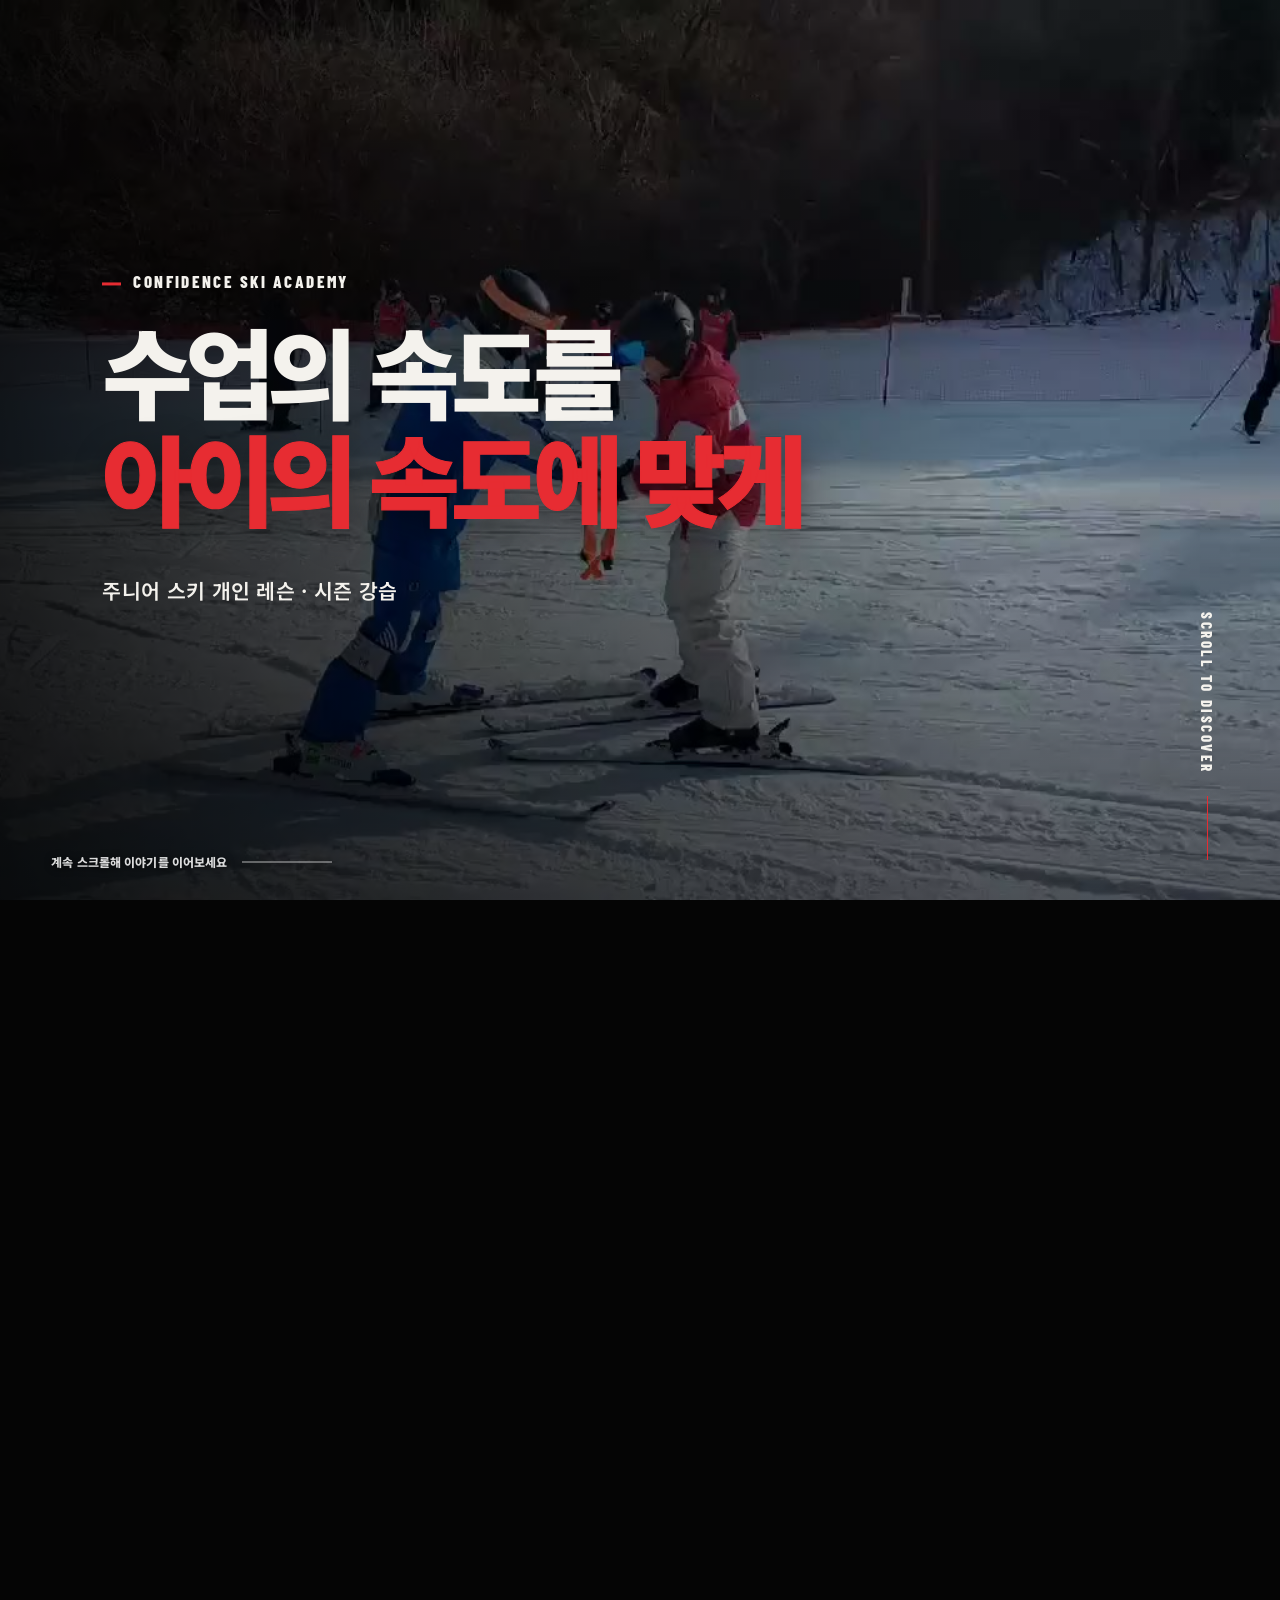
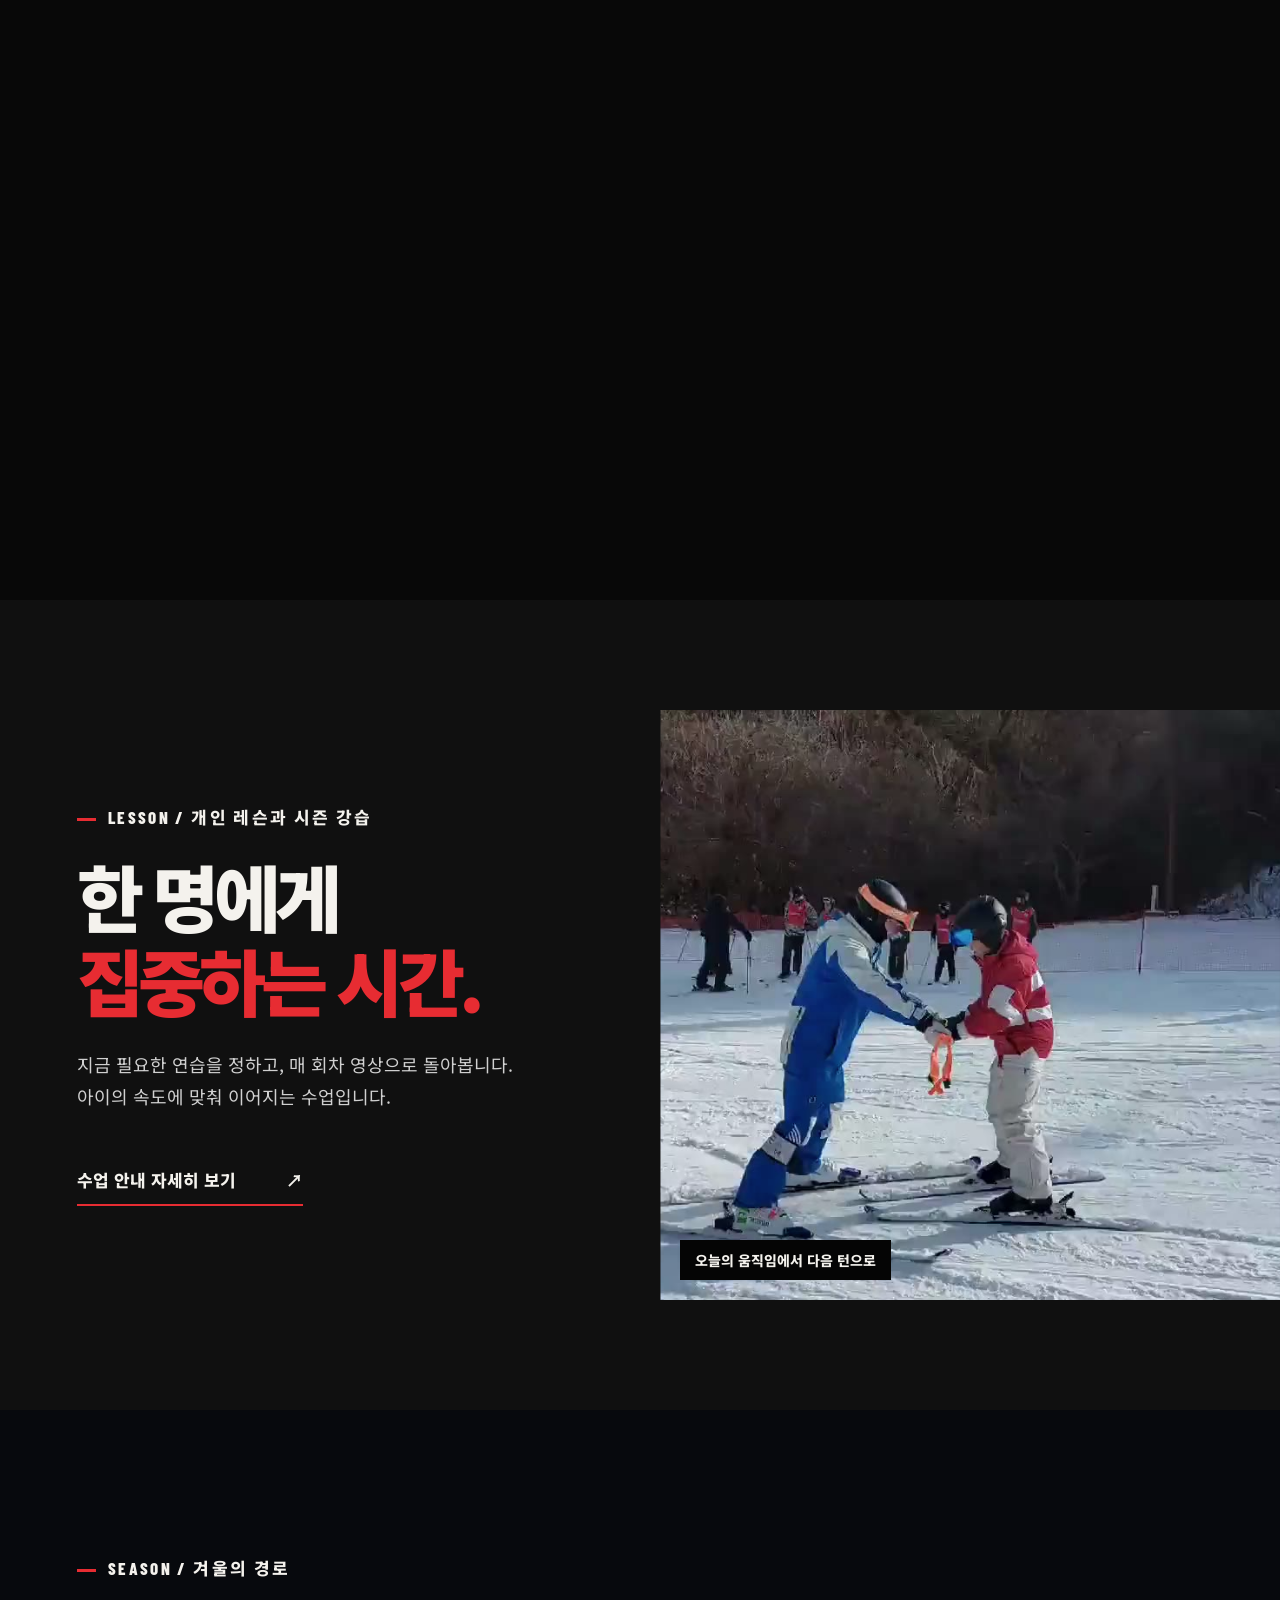
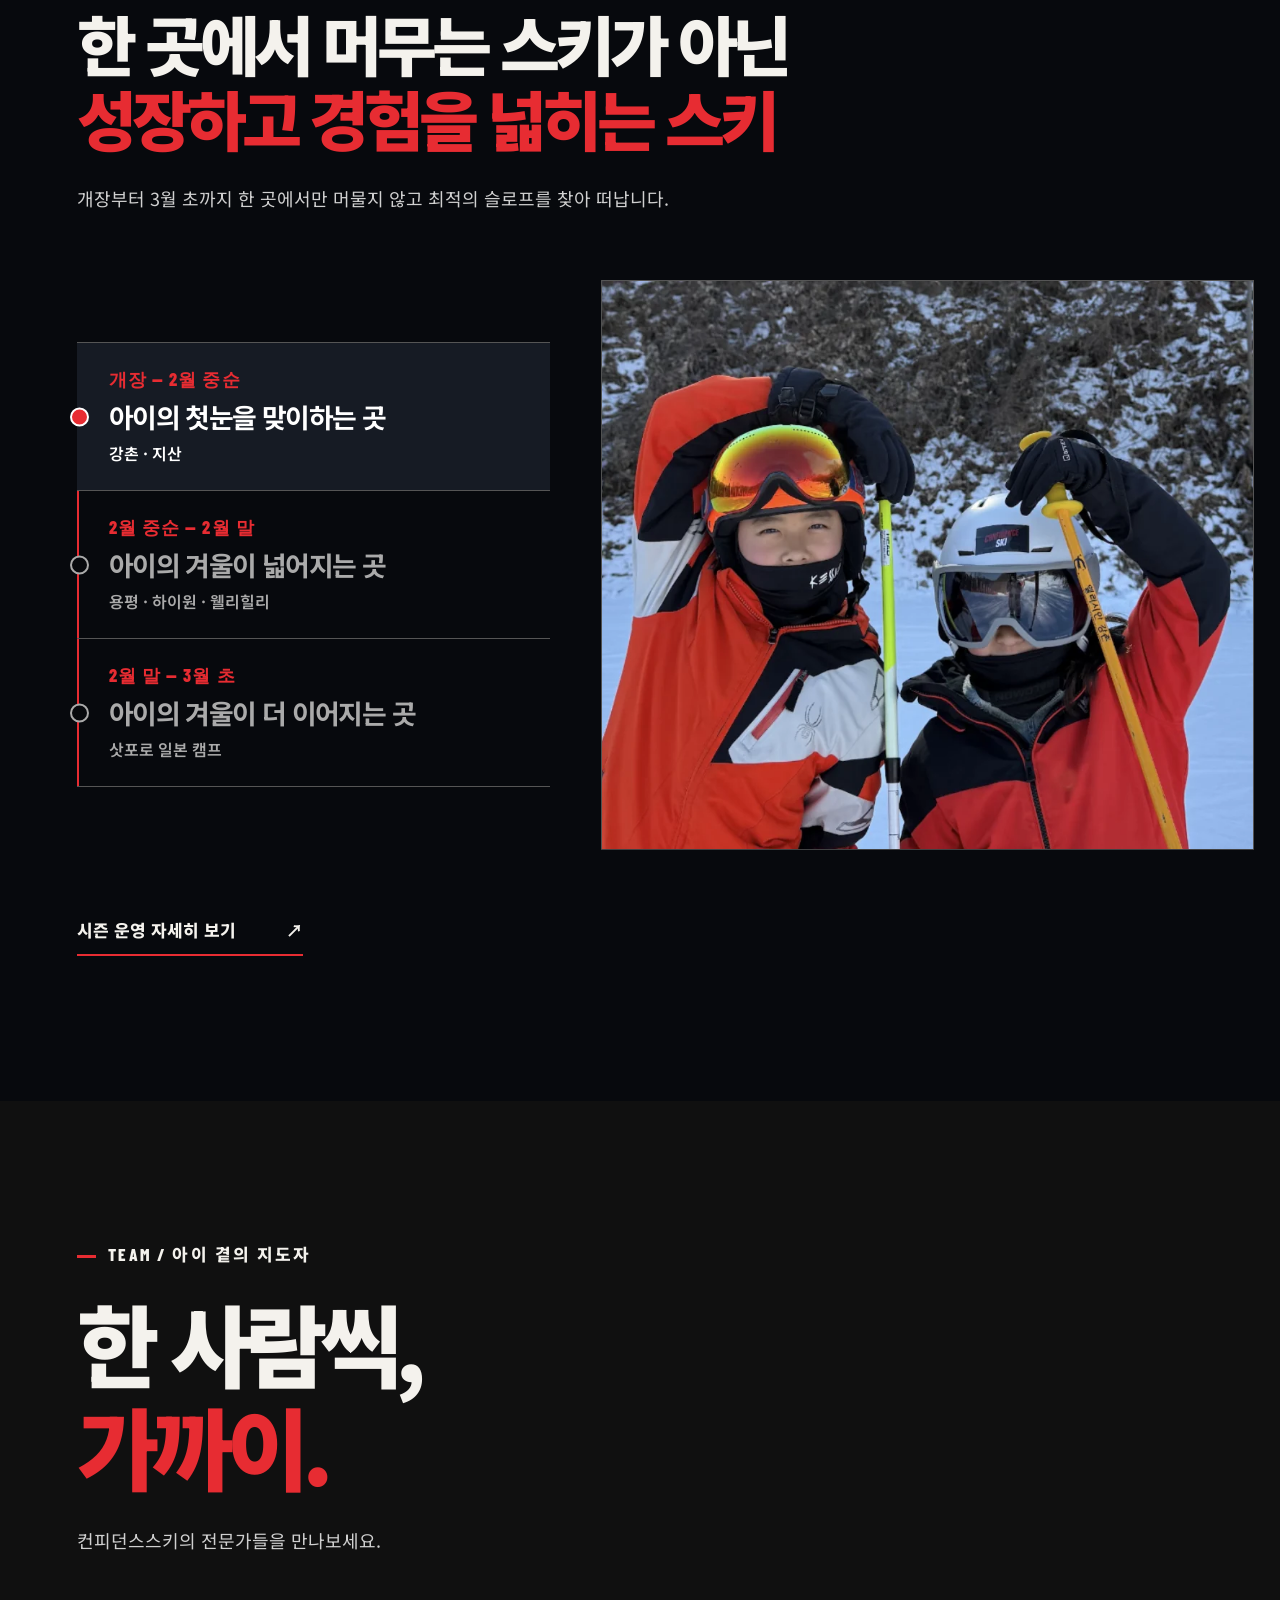
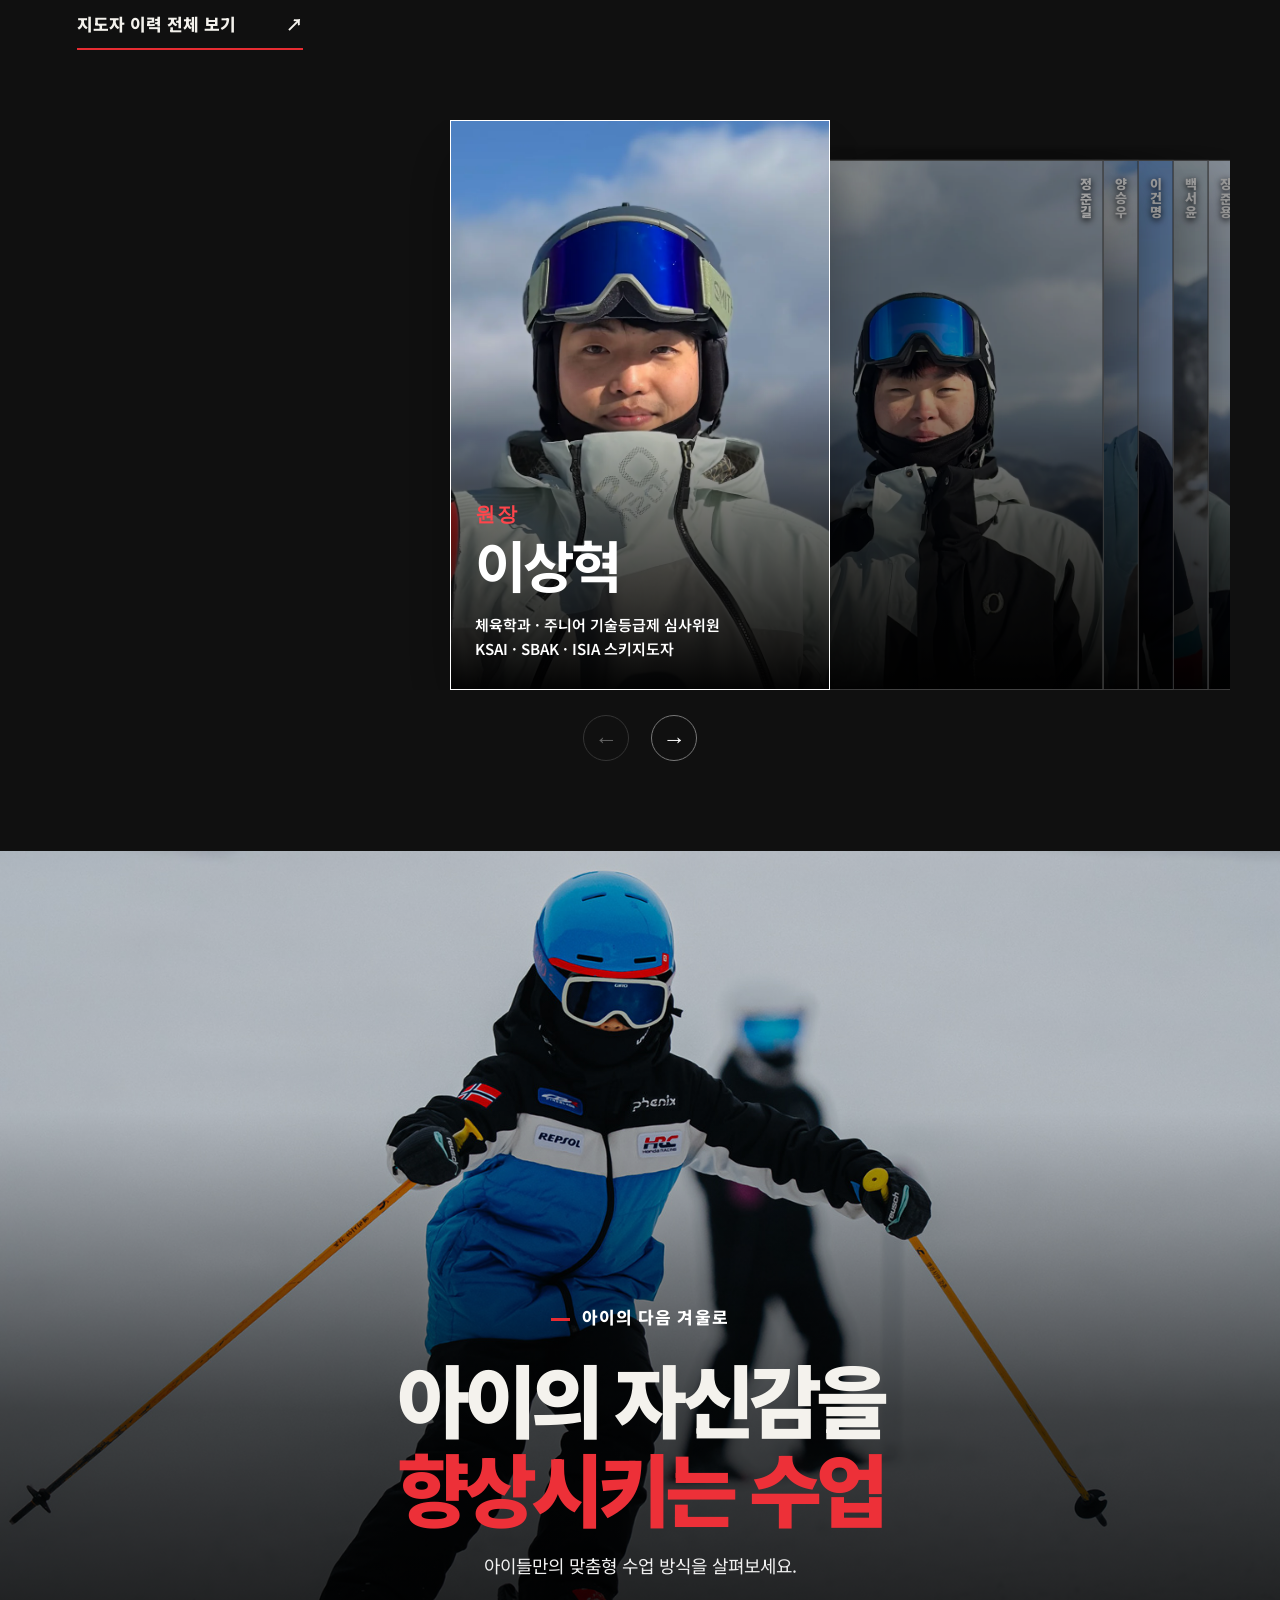
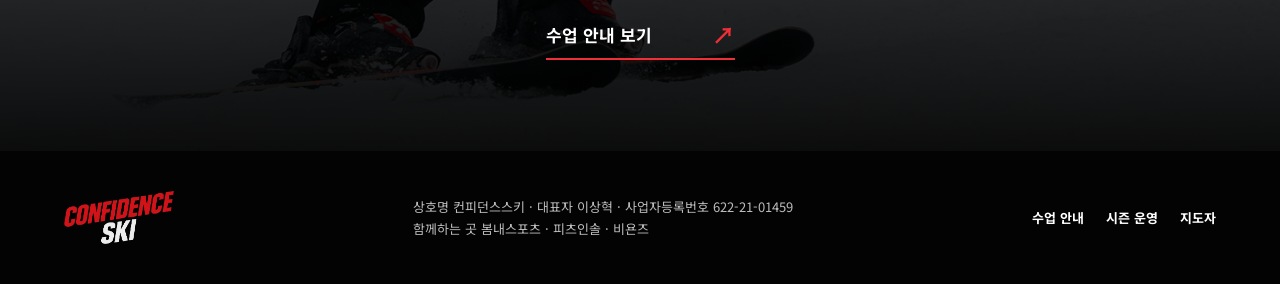
==== index.html @ c1de7a4f "Add files via upload" ====
<!doctype html>
<html lang="ko">
<head>
  <meta charset="utf-8"><meta name="viewport" content="width=device-width,initial-scale=1"><meta name="theme-color" content="#050505">
  <meta name="description" content="아이 한 명에게 맞추는 주니어 스키 개인 레슨과 시즌 강습. 컨피던스스키.">
  <title>컨피던스스키 | 아이에게 맞추는 겨울</title>
  <link rel="preconnect" href="https://fonts.googleapis.com"><link rel="preconnect" href="https://fonts.gstatic.com" crossorigin>
  <link href="https://fonts.googleapis.com/css2?family=Barlow+Condensed:wght@600;700;800;900&family=Noto+Sans+KR:wght@400;500;600;700;800;900&display=swap" rel="stylesheet">
  <link rel="stylesheet" href="experience.css"><link rel="stylesheet" href="scene-transitions.css"><link rel="stylesheet" href="refinements.css"><link rel="stylesheet" href="experience-motion.css"><link rel="stylesheet" href="page-handoff.css"><link rel="stylesheet" href="mobile-cinematic.css"><script>document.documentElement.classList.add('js');if(location.hash&&location.hash!=='#prologue')document.documentElement.classList.add('skip-opening')</script>
</head>
<body>
  <a class="skip" href="#prologue">본문으로 이동</a>
  <div class="opening" aria-hidden="true"><i class="opening-panel top-left"></i><i class="opening-panel top-right"></i><i class="opening-panel bottom-left"></i><i class="opening-panel bottom-right"></i><i class="opening-dot"></i><i class="opening-horizontal"></i><i class="opening-vertical"></i></div>
  <main>
    <div class="prologue" id="prologue"><div class="prologue-stage"><div class="scroll-cue" aria-hidden="true"><span>계속 스크롤해 이야기를 이어보세요</span><i><b id="scroll-cue-fill"></b></i></div>
      <section class="moment moment-first is-active" data-moment="0" aria-labelledby="first-title">
        <video class="moment-video" autoplay muted loop playsinline preload="auto" poster="assets/hero.jpg" aria-hidden="true"><source src="assets/lesson-film.mp4" type="video/mp4"></video><div class="moment-scrim"></div>
        <div class="first-copy"><p class="micro reveal">CONFIDENCE SKI ACADEMY</p><h1 id="first-title"><span class="reveal">수업의 속도를</span><span class="reveal ink-outline">아이의 속도에 맞게</span></h1><p class="first-caption reveal">주니어 스키 개인 레슨 · 시즌 강습</p></div><span class="scroll-mark">SCROLL TO DISCOVER <i></i></span>
      </section>
      <section class="moment moment-question" data-moment="1" aria-labelledby="question-title" aria-hidden="true"><div class="question-rail" aria-hidden="true"></div><div class="question-copy"><p class="micro reveal">학부모의 첫 질문</p><h2 id="question-title"><span class="reveal">우리 아이를</span><span class="reveal question-em">어디에 맡길까.</span></h2><p class="reveal">처음 만나는 설원일수록, 누가 아이의 속도를 보고 있는지 궁금합니다.</p></div></section>
      <section class="moment moment-answer" data-moment="2" aria-labelledby="answer-title" aria-hidden="true"><div class="answer-photo"><img src="assets/lesson.webp" width="1170" height="642" alt="지도자가 아이의 움직임을 살피며 진행하는 강습"></div><div class="answer-copy"><p class="micro reveal">아이 한 명을 보는 방법</p><h2 id="answer-title"><span class="reveal">같은 진도보다</span><span class="reveal red">지금의 움직임.</span></h2><p class="reveal">정해진 커리큘럼에 아이를 맞추지 않습니다. 오늘 필요한 연습을 아이의 실력과 속도에 맞춰 정합니다.</p><div class="answer-rule reveal"><span>개인 레슨</span><span>시즌 강습</span></div></div></section>
      <section class="moment moment-proof" data-moment="3" aria-labelledby="proof-title" aria-hidden="true"><div class="proof-backdrop"><img src="assets/stage2.webp" width="1400" height="788" alt=""></div><div class="proof-rail" aria-hidden="true"></div><div class="proof-copy"><p class="micro reveal">성장의 기록</p><h2 id="proof-title"><span class="reveal">아이의 성장 과정을</span><span class="reveal red">전문가의 피드백과 함께</span></h2><p class="reveal">매 회차 영상을 촬영하고 피드백을 전합니다.<br>아이가 어떻게 탔는지 함께 돌아봅니다.</p><strong class="proof-stat reveal"><b aria-label="80퍼센트"><span data-count-to="80" aria-hidden="true">80</span>%</b><span>5시즌 연속<br>재등록률 80% 이상</span></strong></div></section>
      <section class="moment moment-gateway" data-moment="4" aria-labelledby="gateway-title" aria-hidden="true"><video class="moment-video" autoplay muted loop playsinline preload="metadata" poster="assets/slope.jpg" aria-hidden="true"><source src="assets/slope-film.mp4" type="video/mp4"></video><div class="moment-scrim"></div><div class="gateway-copy"><p class="micro reveal">CONFIDENCE SKI ACADEMY</p><h2 id="gateway-title"><span class="reveal">겨울 속 자신감이</span><span class="reveal red">아이의 자신감으로</span></h2><button class="enter-button reveal" type="button" id="enter-site"><span class="button-label">자녀의 자신감을<br>컨피던스스키에서</span> <span aria-hidden="true">↗</span></button></div></section>
    </div></div>
    <div class="page-two-veil" aria-hidden="true"><img src="assets/logo.png" alt=""><span></span></div>
    <header class="chapter-header" id="academy"><a href="#prologue" class="brand" aria-label="컨피던스스키 메인으로"><img src="assets/logo.png" alt="컨피던스스키"></a><nav class="header-links" aria-label="페이지 메뉴"><a href="lesson.html">수업 안내</a><a href="season.html">시즌 운영</a><a href="coaches.html">지도자</a><a class="header-contact" href="https://pf.kakao.com/_xaxitrX" target="_blank" rel="noopener">상담하기 ↗</a></nav><button type="button" class="menu-toggle" aria-label="메뉴 열기" aria-expanded="false"><span></span><span></span></button></header>

    <section class="chapter-hero observe" aria-labelledby="chapter-title"><div class="chapter-visual"><img src="assets/stage1.webp" alt="컨피던스스키 시즌 강습 장면"></div><div class="chapter-copy"><p class="micro">CONFIDENCE SKI / THE ACADEMY</p><h2 id="chapter-title"><span>성장의 기준은</span><em>아이에게 있습니다.</em></h2><p>아이들이 최우선이 되는 아카데미. 한 번의 수업부터 겨울을 함께하는 시간까지, 아이를 보고 다음 걸음을 정합니다.</p><a class="text-link" href="lesson.html">수업 방식 살펴보기 <span>↗</span></a></div></section>

    <section class="lesson-feature observe" id="lesson-feature" aria-labelledby="feature-title"><div class="feature-side"><p class="micro">LESSON / 개인 레슨과 시즌 강습</p><h2 id="feature-title">한 명에게<br><em>집중하는 시간.</em></h2><p>지금 필요한 연습을 정하고, 매 회차 영상으로 돌아봅니다. 아이의 속도에 맞춰 이어지는 수업입니다.</p><a class="text-link" href="lesson.html">수업 안내 자세히 보기 <span>↗</span></a></div><div class="feature-media"><img src="assets/hero.jpg" alt="컨피던스스키 실제 강습 장면"><span>오늘의 움직임에서 다음 턴으로</span></div></section>

    <section class="season-feature observe" id="season-feature" aria-labelledby="season-feature-title"><div class="season-header"><p class="micro">SEASON / 겨울의 경로</p><h2 id="season-feature-title">한 곳에서 머무는<span class="mobile-break"><br></span> 스키가 아닌<br><em>성장하고 경험을<span class="mobile-break"><br></span> 넓히는 스키</em></h2><p>개장부터 3월 초까지 한 곳에서만 머물지 않고 최적의 슬로프를 찾아 떠납니다.</p></div><div class="season-body"><div class="season-steps" role="tablist" aria-label="시즌 운영 단계"><button role="tab" aria-selected="true" data-season="0"><small>개장 — 2월 중순</small><strong><span class="narrow-segment">아이의 첫눈을</span> <span class="narrow-segment">맞이하는 곳</span></strong><span>강촌 · 지산</span></button><button role="tab" aria-selected="false" data-season="1"><small>2월 중순 — 2월 말</small><strong><span class="narrow-segment">아이의 겨울이</span> <span class="narrow-segment">넓어지는 곳</span></strong><span>용평 · 하이원 · 웰리힐리</span></button><button role="tab" aria-selected="false" data-season="2"><small>2월 말 — 3월 초</small><strong><span class="narrow-segment">아이의 겨울이 더</span> <span class="narrow-segment">이어지는 곳</span></strong><span>삿포로 일본 캠프</span></button></div><div class="season-image"><img id="season-image" src="assets/stage1.webp" alt="강촌·지산 시즌 운영 사진"></div></div><a class="text-link" href="season.html">시즌 운영 자세히 보기 <span>↗</span></a></section>

    <section class="coach-feature observe" id="coach-feature" aria-labelledby="coach-feature-title"><div class="coach-heading"><p class="micro">TEAM / 아이 곁의 지도자</p><h2 id="coach-feature-title">한 사람씩,<br><em>가까이.</em></h2><p>컨피던스스키의 전문가들을 만나보세요.</p><a class="text-link" href="coaches.html">지도자 이력 전체 보기 <span>↗</span></a></div><div class="coach-deck" aria-label="지도자 카드"><button class="stack-card is-active" type="button" data-coach="0" aria-pressed="true"><img src="assets/coach-director.webp" alt=""><span class="card-shade"></span><span class="card-content"><small>원장</small><strong>이상혁</strong><span>체육학과 · 주니어 기술등급제 심사위원<br>KSAI · SBAK · ISIA 스키지도자</span></span></button><button class="stack-card" type="button" data-coach="1" aria-pressed="false"><img src="assets/coach-jjg.webp" alt=""><span class="card-shade"></span><span class="card-content"><small>수석 코치</small><strong>정준길</strong><span>체육학과 · 만 16세 지도자 자격 획득<br>컨피던스스키 아카데미 4년 차</span></span></button><button class="stack-card" type="button" data-coach="2" aria-pressed="false"><img src="assets/coach-ysw.webp" alt=""><span class="card-shade"></span><span class="card-content"><small>수석 코치</small><strong>양승우</strong><span>레저스포츠학과 · 아카데미 4년 차<br>양지파인리조트 패트롤 · 스타힐 스키학교</span></span></button><button class="stack-card" type="button" data-coach="3" aria-pressed="false"><img src="assets/coach-lgm.webp" alt=""><span class="card-shade"></span><span class="card-content"><small>코치</small><strong>이건명</strong><span>체육교육학과 · 아카데미 3년 차<br>스타힐 스키학교</span></span></button><button class="stack-card" type="button" data-coach="4" aria-pressed="false"><img src="assets/coach-bsy.webp" alt=""><span class="card-shade"></span><span class="card-content"><small>코치</small><strong>백서윤</strong><span>알파인 선수 출신<br>주니어 기선전 2위 · 각종 대회 다수 입상</span></span></button><button class="stack-card" type="button" data-coach="5" aria-pressed="false"><img src="assets/coach-jjy.webp" alt=""><span class="card-shade"></span><span class="card-content"><small>코치</small><strong>장준용</strong><span>KSAI 스키지도자<br>SBAK 스키지도자</span></span></button></div><p class="coach-swipe-hint">좌우로 넘겨 지도자를 만나보세요</p><div class="deck-controls"><button type="button" id="deck-prev" aria-label="이전 지도자">←</button><button type="button" id="deck-next" aria-label="다음 지도자">→</button></div></section>

    <section class="close-feature observe" aria-labelledby="close-title"><img src="assets/child-skiing.jpg" alt="설원에서 스키를 타는 아이"><div><p class="micro">아이의 다음 겨울로</p><h2 id="close-title">아이의 자신감을<br><em>향상시키는 수업</em></h2><p>아이들만의 맞춤형 수업 방식을 살펴보세요.</p><a class="solid-link" href="lesson.html">수업 안내 보기 <span aria-hidden="true">↗</span></a></div></section>
  </main>
  <footer class="site-footer"><img src="assets/logo.png" alt="컨피던스스키"><div>상호명 컨피던스스키 · 대표자 이상혁 · 사업자등록번호 <span class="business-number">622-21-01459</span><br>함께하는 곳 봄내스포츠 · 피츠인솔 · 비욘즈</div><nav aria-label="하단 메뉴"><a href="lesson.html">수업 안내</a><a href="season.html">시즌 운영</a><a href="coaches.html">지도자</a></nav></footer>
  <script src="experience.js" defer></script>
</body>
</html>
---- experience.css ----
:root{--black:#050505;--paper:#f4f2ed;--red:#e72c32;--line:#4e4e4e}
*{box-sizing:border-box}html{scroll-behavior:smooth}body{margin:0;background:var(--black);color:var(--paper);font-family:'Noto Sans KR',sans-serif}button,a{font:inherit}button{cursor:pointer}a{color:inherit;text-decoration:none}img,video{display:block;max-width:100%}em{font-style:normal;color:var(--red)}.red{color:var(--red)}.skip{position:absolute;left:-999px;top:10px;z-index:10000;background:white;color:black;padding:10px}.skip:focus{left:10px}.micro{font-family:'Barlow Condensed','Noto Sans KR',sans-serif;font-weight:800;font-size:17px;letter-spacing:.14em;text-transform:uppercase;margin:0 0 25px}.micro::before{content:'';display:inline-block;background:var(--red);width:19px;height:3px;vertical-align:middle;margin-right:12px}
.opening{position:fixed;inset:0;z-index:500;pointer-events:none;animation:opening-hide 0s 2.55s forwards}.opening-panel{position:absolute;background:#020202;width:50%;height:50%;animation-duration:.85s;animation-delay:1.62s;animation-timing-function:cubic-bezier(.73,0,.19,1);animation-fill-mode:forwards}.top-left{left:0;top:0;animation-name:open-tl}.top-right{right:0;top:0;animation-name:open-tr}.bottom-left{left:0;bottom:0;animation-name:open-bl}.bottom-right{right:0;bottom:0;animation-name:open-br}.opening-dot,.opening-horizontal,.opening-vertical{position:absolute;z-index:2;background:var(--red);left:50%;top:50%;transform:translate(-50%,-50%)}.opening-dot{width:10px;height:10px;border-radius:50%;animation:dot-sequence 2.48s forwards}.opening-horizontal{height:2px;width:100vw;transform:translate(-50%,-50%) scaleX(0);animation:horizontal-sequence 2.48s forwards}.opening-vertical{width:2px;height:100vh;transform:translate(-50%,-50%) scaleY(0);animation:vertical-sequence 2.48s forwards}@keyframes dot-sequence{0%,7%{opacity:0;scale:.4}15%,64%{opacity:1;scale:1}100%{opacity:0;scale:0}}@keyframes horizontal-sequence{0%,12%{opacity:0;transform:translate(-50%,-50%) scaleX(0)}37%,64%{opacity:1;transform:translate(-50%,-50%) scaleX(1)}100%{opacity:0;transform:translate(-50%,-50%) scaleX(0)}}@keyframes vertical-sequence{0%,34%{opacity:0;transform:translate(-50%,-50%) scaleY(0)}62%,64%{opacity:1;transform:translate(-50%,-50%) scaleY(1)}100%{opacity:0;transform:translate(-50%,-50%) scaleY(0)}}@keyframes open-tl{to{transform:translate(-102%,-102%)}}@keyframes open-tr{to{transform:translate(102%,-102%)}}@keyframes open-bl{to{transform:translate(-102%,102%)}}@keyframes open-br{to{transform:translate(102%,102%)}}@keyframes opening-hide{to{visibility:hidden}}
.prologue{height:500svh;position:relative}.prologue-stage{position:sticky;top:0;height:100svh;overflow:hidden;isolation:isolate;background:#030303}.moment{position:absolute;inset:0;visibility:hidden;opacity:0;pointer-events:none;overflow:hidden;clip-path:inset(0 0 0 100%);background:#070707;transition:clip-path .8s cubic-bezier(.22,.75,.14,1),opacity .55s,visibility 0s}.prologue-stage.is-reverse .moment{clip-path:inset(0 100% 0 0)}.moment.is-active,.moment.is-leaving,.prologue-stage.is-reverse .moment.is-active,.prologue-stage.is-reverse .moment.is-leaving{visibility:visible;opacity:1;clip-path:inset(0)}.moment.is-active{z-index:2;pointer-events:auto}.moment.is-leaving{z-index:1}.moment:not(.is-active):not(.is-leaving){visibility:hidden;transition:clip-path .8s cubic-bezier(.22,.75,.14,1),opacity .55s,visibility 0s}.moment-video{position:absolute;inset:0;width:100%;height:100%;object-fit:cover;transform:scale(calc(1 + var(--drift,0)*.08));transition:transform .1s linear}.moment-scrim{position:absolute;inset:0;background:linear-gradient(90deg,rgba(0,0,0,.83),rgba(0,0,0,.34) 67%),linear-gradient(0deg,rgba(0,0,0,.55),transparent 45%)}.moment h1,.moment h2{font-size:clamp(68px,8.4vw,148px);line-height:1.09;letter-spacing:-.088em;font-weight:900;word-break:keep-all;margin:0}.moment h1 span,.moment h2 span{display:block}.moment p:not(.micro){font-size:clamp(19px,1.6vw,25px);line-height:1.65;word-break:keep-all;font-weight:600}.moment .reveal{opacity:0;transform:translateY(38px);transition:opacity .7s,transform .8s cubic-bezier(.2,.7,.2,1)}.moment.is-active .reveal{opacity:1;transform:translateY(0)}.moment.is-active .reveal:nth-child(2){transition-delay:.12s}.moment.is-active .reveal:nth-child(3){transition-delay:.24s}.moment-first .reveal{transition-delay:2.6s!important}.moment-first h1 .reveal:first-child{transition-delay:2.75s!important}.moment-first h1 .reveal:last-child{transition-delay:2.97s!important}.moment-first .first-caption{transition-delay:3.19s!important}.intro-done .moment-first .reveal{opacity:1;transform:none;transition-delay:0s!important}.moment-progress{position:absolute;z-index:20;left:clamp(25px,4vw,70px);bottom:38px;width:160px;height:2px;background:rgba(255,255,255,.5)}.moment-progress span{display:block;width:20%;height:100%;background:var(--red);transition:width .55s}.edge-number{position:absolute;right:clamp(28px,4vw,60px);bottom:28px;font:900 150px/.8 'Barlow Condensed',sans-serif;color:rgba(255,255,255,.08);letter-spacing:-.05em}.scroll-mark{position:absolute;right:clamp(30px,5vw,78px);bottom:40px;font:800 15px 'Barlow Condensed',sans-serif;letter-spacing:.17em;writing-mode:vertical-rl}.scroll-mark i{display:inline-block;width:1px;height:64px;background:var(--red);margin-top:17px}
.moment-first .moment-video{object-position:center 49%}.moment-first .moment-scrim{background:linear-gradient(90deg,rgba(0,0,0,.86),rgba(0,0,0,.28) 78%),linear-gradient(0deg,rgba(0,0,0,.45),transparent 45%)}.first-copy{position:absolute;left:clamp(32px,8vw,145px);right:70px;top:50%;transform:translateY(-50%);max-width:1350px}.first-copy h1{font-size:clamp(70px,8.2vw,142px)}.ink-outline{-webkit-text-stroke:1.5px #fff;color:transparent}.first-caption{font-weight:700;letter-spacing:.015em;margin-top:43px}.moment-question .question-photo{position:absolute;inset:-5%;background:url('assets/slope.jpg') center/cover;filter:grayscale(.3);transform:scale(calc(1.04 + var(--drift,0)*.07));transition:transform .1s linear}.moment-question .moment-scrim{background:linear-gradient(90deg,rgba(0,0,0,.9),rgba(0,0,0,.24) 74%)}.question-copy{position:absolute;left:clamp(32px,8vw,145px);top:50%;transform:translateY(-50%);max-width:1250px}.question-em{color:var(--red)}.question-copy>p:last-child{max-width:600px;margin-top:35px}.moment-answer{display:grid;grid-template-columns:49% 51%;background:#0b0b0b}.answer-photo{height:100%;overflow:hidden;position:relative}.answer-photo img{height:100%;width:100%;object-fit:cover;object-position:55% center;transform:scale(calc(1.03 + var(--drift,0)*.06))}.answer-photo::after{content:'';position:absolute;inset:0;background:linear-gradient(90deg,transparent 70%,#0b0b0b)}.answer-copy{position:relative;align-self:center;padding:50px clamp(28px,5vw,90px) 50px 0;z-index:2}.answer-copy h2{font-size:clamp(55px,6.6vw,112px)}.answer-copy>p:not(.micro){max-width:700px;margin:28px 0}.answer-rule{display:flex;gap:28px;font-size:16px;font-weight:800;color:#c8c8c8;border-top:1px solid #777;padding-top:18px;width:max-content}.answer-rule span:first-child{color:var(--red)}.moment-proof .proof-backdrop{position:absolute;inset:0;background:linear-gradient(90deg,#050505 5%,rgba(5,5,5,.79) 58%,rgba(5,5,5,.15)),url('assets/stage2.webp') center/cover}.proof-copy{position:absolute;left:clamp(32px,8vw,145px);top:50%;transform:translateY(-50%);right:50px}.proof-copy>p:not(.micro){max-width:750px}.proof-stat{display:flex;align-items:center;gap:35px;width:max-content;border-top:2px solid var(--red);margin-top:40px;padding-top:15px}.proof-stat b{font:900 clamp(78px,9vw,145px)/.8 'Barlow Condensed',sans-serif;color:var(--red)}.proof-stat span{font-size:17px;line-height:1.6}.moment-gateway .moment-video{filter:saturate(.75)}.moment-gateway .moment-scrim{background:linear-gradient(90deg,rgba(0,0,0,.86),rgba(0,0,0,.32) 72%)}.gateway-copy{position:absolute;left:clamp(32px,8vw,145px);right:50px;top:50%;transform:translateY(-50%)}.gateway-copy h2{font-size:clamp(62px,7.5vw,128px)}.enter-button{display:inline-flex;align-items:center;gap:80px;background:var(--red);border:0;color:#fff;font-size:20px;font-weight:800;padding:22px 27px;margin-top:42px;transition:background .2s,transform .2s}.enter-button:hover{background:#bb171f;transform:translateY(-4px)}
.chapter-header{position:sticky;top:0;z-index:80;height:84px;display:flex;align-items:center;justify-content:space-between;padding:0 clamp(25px,4.4vw,75px);background:rgba(5,5,5,.93);backdrop-filter:blur(15px);border-bottom:1px solid #303030}.brand img{width:145px;height:auto}.header-links{display:flex;align-items:center;gap:clamp(18px,2.7vw,46px);font-size:15px;font-weight:800}.header-links a{white-space:nowrap;transition:color .2s}.header-links a:hover{color:var(--red)}.header-contact{border:1px solid var(--red);padding:10px 16px}.menu-toggle{display:none;border:0;background:none;color:#fff;padding:10px}.menu-toggle span{display:block;width:25px;height:2px;background:#fff;margin:6px 0}
.chapter-hero{min-height:calc(100svh - 84px);position:relative;display:grid;grid-template-columns:56% 44%;align-items:center;overflow:hidden;background:#0a0a0a}.chapter-visual{position:absolute;inset:0 44% 0 0;overflow:hidden}.chapter-visual img{width:100%;height:100%;object-fit:cover;filter:saturate(.75);transition:transform 1.3s}.chapter-hero.visible .chapter-visual img{transform:scale(1.05)}.chapter-visual::after{content:'';position:absolute;inset:0;background:linear-gradient(90deg,transparent 60%,#0a0a0a)}.chapter-copy{position:relative;grid-column:2;padding:80px clamp(30px,6vw,95px) 80px 0}.chapter-copy h2,.feature-side h2,.season-header h2,.coach-heading h2,.close-feature h2{font-size:clamp(52px,5.7vw,95px);line-height:1.15;letter-spacing:-.078em;margin:0 0 28px;font-weight:900;word-break:keep-all}.chapter-copy>p:not(.micro),.feature-side>p:not(.micro),.season-header>p:not(.micro),.coach-heading>p:not(.micro),.close-feature p:not(.micro){font-size:18px;line-height:1.75;color:#d0d0d0;word-break:keep-all}.text-link{display:inline-flex;align-items:center;justify-content:space-between;gap:50px;border-bottom:2px solid var(--red);padding:12px 0;font-size:17px;font-weight:800;margin-top:25px}.text-link:hover{color:#f06469}.chapter-index{position:absolute;left:4.4vw;bottom:35px;font:800 18px 'Barlow Condensed',sans-serif;letter-spacing:.1em}.observe .micro,.observe h2,.observe p,.observe .text-link{opacity:0;transform:translateY(30px);transition:opacity .7s,transform .85s}.observe.visible .micro,.observe.visible h2,.observe.visible p,.observe.visible .text-link{opacity:1;transform:none}.observe.visible h2{transition-delay:.09s}.observe.visible p:not(.micro){transition-delay:.17s}.observe.visible .text-link{transition-delay:.25s}
.lesson-feature{min-height:780px;display:grid;grid-template-columns:45% 55%;align-items:center;padding:110px clamp(25px,6vw,105px);gap:6vw;background:#101010}.feature-side{padding-right:15px}.feature-media{height:590px;position:relative;overflow:hidden}.feature-media img{width:100%;height:100%;object-fit:cover;filter:saturate(.84);transition:transform 1.2s}.lesson-feature.visible .feature-media img{transform:scale(1.06)}.feature-media span{position:absolute;left:20px;bottom:20px;background:#050505;padding:10px 15px;font-size:14px;font-weight:800}
.season-feature{padding:145px clamp(25px,6vw,105px);background:#07090d;overflow:hidden}.season-header{max-width:1100px}.season-header h2{font-size:clamp(54px,6vw,98px)}.season-header>p:not(.micro){max-width:820px}.season-body{display:grid;grid-template-columns:42% 58%;align-items:center;margin:65px 0 30px;gap:4vw}.season-steps{position:relative;border-top:1px solid #555}.season-steps::before{content:'';position:absolute;left:0;top:0;bottom:0;width:2px;background:var(--red)}.season-steps button{display:block;position:relative;text-align:left;width:100%;background:none;color:#aaa;border:0;border-bottom:1px solid #555;padding:25px 15px 25px 32px;transition:color .3s,background .3s}.season-steps button::before{content:'';position:absolute;left:-7px;top:50%;width:15px;height:15px;background:#07090d;border:2px solid #aaa;border-radius:50%;transform:translateY(-50%)}.season-steps button[aria-selected=true]{color:white;background:#161b24}.season-steps button[aria-selected=true]::before{background:var(--red);border-color:#fff}.season-steps small{display:block;font:800 18px 'Barlow Condensed',sans-serif;letter-spacing:.06em;color:var(--red)}.season-steps strong{display:block;font-size:clamp(27px,2.5vw,42px);letter-spacing:-.06em;margin:5px 0}.season-steps span{font-size:16px;font-weight:600}.season-image{position:relative;height:570px;overflow:hidden;border:1px solid #555}.season-image img{width:100%;height:100%;object-fit:cover;transition:opacity .28s,transform .6s}.season-image img.changing{opacity:.4;transform:scale(1.06)}.season-image span{position:absolute;left:0;bottom:0;background:var(--red);padding:12px 20px;font:900 22px 'Barlow Condensed',sans-serif;letter-spacing:.1em}
.coach-feature{padding:140px 0 90px;overflow:hidden;background:#101010}.coach-heading{max-width:800px;padding:0 clamp(25px,6vw,105px)}.coach-heading h2{font-size:clamp(68px,7vw,116px)}.coach-heading p:not(.micro){max-width:690px}.coach-deck{position:relative;width:min(100% - 80px,1180px);height:570px;margin:70px auto 20px;overflow:hidden;touch-action:pan-y}.stack-card{position:absolute;top:0;left:0;width:380px;height:100%;border:1px solid rgba(255,255,255,.35);background:#242424;padding:0;text-align:left;color:#fff;overflow:hidden;transform:translateX(var(--x,0px)) scale(var(--scale,.92));transform-origin:center bottom;z-index:var(--z,1);transition:transform .78s cubic-bezier(.2,.72,.13,1),filter .55s,border-color .55s;filter:brightness(.62);box-shadow:0 25px 60px rgba(0,0,0,.32)}.stack-card.is-active{filter:brightness(1);border-color:#fff}.stack-card:focus-visible{outline:3px solid var(--red);outline-offset:-5px}.stack-card img{width:100%;height:100%;object-fit:cover;object-position:center top}.card-shade{position:absolute;inset:20% 0 0;background:linear-gradient(0deg,rgba(0,0,0,.98),rgba(0,0,0,.55) 40%,transparent 70%)}.card-content{position:absolute;left:24px;right:20px;bottom:27px;display:flex;flex-direction:column;opacity:0;transform:translateY(12px);transition:opacity .35s,transform .35s}.stack-card.is-active .card-content{opacity:1;transform:none;transition-delay:.27s}.card-content small{font:900 20px 'Barlow Condensed',sans-serif;color:#ff454b;letter-spacing:.11em}.card-content strong{font-size:56px;line-height:1.1;letter-spacing:-.07em;margin:5px 0 18px}.card-content>span{font-size:15px;line-height:1.65;font-weight:600}.stack-card:not(.is-active)::after{content:attr(data-label);position:absolute;top:17px;right:12px;writing-mode:vertical-rl;font-size:14px;font-weight:900;letter-spacing:.08em;text-shadow:0 2px 8px #000}.deck-controls{display:flex;align-items:center;justify-content:center;gap:22px;margin-top:25px;font:900 22px 'Barlow Condensed',sans-serif;letter-spacing:.1em}.deck-controls button{height:46px;width:46px;border:1px solid #777;border-radius:50%;color:white;background:none;font-size:23px}.deck-controls button:hover{background:var(--red);border-color:var(--red)}.deck-controls button:disabled{opacity:.35;cursor:default}
.close-feature{position:relative;min-height:760px;display:flex;align-items:center;padding:100px clamp(25px,8vw,145px);isolation:isolate}.close-feature>img{position:absolute;inset:0;width:100%;height:100%;object-fit:cover;z-index:-2}.close-feature::before{content:'';position:absolute;inset:0;z-index:-1;background:linear-gradient(90deg,rgba(0,0,0,.96),rgba(0,0,0,.58) 78%),linear-gradient(0deg,#000,transparent 40%)}.close-feature>div{max-width:1050px}.solid-link{display:inline-flex;align-items:center;gap:90px;background:var(--red);padding:20px 28px;font-size:19px;font-weight:800;margin-top:25px}.solid-link:hover{background:#bd1820}.site-footer{display:flex;justify-content:space-between;align-items:center;gap:30px;padding:40px clamp(25px,5vw,80px);background:#030303;color:#bcbcbc;font-size:13px;line-height:1.7}.site-footer img{width:110px}.site-footer nav{display:flex;gap:22px;color:#fff;font-weight:700}
@media(max-width:1000px){.chapter-hero{grid-template-columns:48% 52%}.chapter-visual{right:52%}.chapter-copy h2{font-size:clamp(50px,5.5vw,75px)}.lesson-feature{grid-template-columns:45% 55%;gap:25px;padding-left:35px;padding-right:35px}.feature-media{height:500px}.season-body{gap:25px}.coach-deck{width:calc(100% - 50px)}}
@media(max-width:760px){.micro{font-size:14px;margin-bottom:15px}.prologue{height:500svh}.moment h1,.moment h2{font-size:clamp(49px,11.2vw,82px)}.moment p:not(.micro){font-size:16px}.first-copy,.question-copy,.proof-copy,.gateway-copy{left:25px;right:25px}.first-copy h1{font-size:clamp(54px,11vw,83px)}.moment-first .moment-scrim,.moment-question .moment-scrim,.moment-gateway .moment-scrim{background:linear-gradient(0deg,rgba(0,0,0,.92),rgba(0,0,0,.62) 55%,rgba(0,0,0,.3))}.first-caption{margin-top:25px}.question-copy>p:last-child{margin-top:25px}.moment-answer{grid-template-columns:1fr;grid-template-rows:43% 57%}.answer-photo::after{background:linear-gradient(0deg,#0b0b0b,transparent 50%)}.answer-copy{padding:0 25px 55px;align-self:center}.answer-copy h2{font-size:clamp(46px,10.7vw,75px)}.answer-copy>p:not(.micro){margin:18px 0}.answer-rule{font-size:14px}.proof-copy{top:45%}.proof-stat{margin-top:24px}.proof-stat b{font-size:75px}.proof-stat span{font-size:12px}.gateway-copy h2{font-size:clamp(50px,10.5vw,78px)}.enter-button{font-size:15px;gap:22px;padding:17px 19px;margin-top:30px}.edge-number{font-size:100px}.moment-progress{left:25px;bottom:25px;width:115px}.scroll-mark{display:none}.chapter-header{height:70px;padding:0 22px}.brand img{width:115px}.menu-toggle{display:block}.header-links{display:none;position:absolute;top:70px;left:0;right:0;background:#090909;padding:18px 25px 25px;flex-direction:column;align-items:flex-start;gap:17px;border-bottom:1px solid #555}.chapter-header.menu-open .header-links{display:flex}.chapter-hero{min-height:850px;display:block}.chapter-visual{inset:0 0 42%}.chapter-visual::after{background:linear-gradient(0deg,#0a0a0a,transparent 55%)}.chapter-copy{padding:0 25px 90px;position:absolute;left:0;right:0;bottom:0}.chapter-copy h2,.feature-side h2,.season-header h2,.coach-heading h2,.close-feature h2{font-size:clamp(45px,10vw,70px)}.chapter-copy>p:not(.micro),.feature-side>p:not(.micro),.season-header>p:not(.micro),.coach-heading>p:not(.micro),.close-feature p:not(.micro){font-size:16px}.chapter-index{display:none}.lesson-feature{display:block;padding:100px 25px}.feature-media{height:380px;margin-top:40px}.season-feature{padding:105px 25px}.season-body{display:block;margin:35px 0}.season-steps button{padding:17px 12px 17px 27px}.season-steps small{font-size:15px}.season-steps strong{font-size:28px}.season-steps span{font-size:14px}.season-image{height:290px;margin-top:25px}.coach-feature{padding:105px 0 80px}.coach-heading{padding:0 25px}.coach-deck{width:calc(100% - 30px);height:475px;margin-top:42px}.stack-card{width:76%;}.card-content{left:18px;bottom:22px}.card-content strong{font-size:45px}.card-content>span{font-size:13px}.close-feature{min-height:650px;padding:90px 25px}.solid-link{font-size:15px;gap:25px}.site-footer{display:block;padding:35px 25px}.site-footer img{width:95px;margin-bottom:20px}.site-footer nav{margin-top:20px;flex-wrap:wrap}}
@media(max-width:430px){.moment h1,.moment h2{font-size:47px}.first-copy h1{font-size:50px}.question-copy h2{font-size:49px}.answer-copy h2{font-size:43px}.answer-copy>p:not(.micro){font-size:14px}.answer-rule{font-size:12px}.gateway-copy h2{font-size:46px}.chapter-hero{min-height:780px}.chapter-copy h2,.feature-side h2,.season-header h2,.coach-heading h2,.close-feature h2{font-size:42px}.coach-deck{height:420px}.card-content strong{font-size:37px}.card-content>span{font-size:12px}.stack-card:not(.is-active)::after{font-size:11px;right:5px}}
@media(max-height:680px) and (min-width:761px){.moment h1,.moment h2{font-size:clamp(60px,7vw,110px)}.proof-stat{margin-top:18px}.proof-stat b{font-size:90px}.gateway-copy h2{font-size:clamp(60px,6.8vw,100px)}}
@media(prefers-reduced-motion:reduce){html{scroll-behavior:auto}.opening{display:none!important}.moment,.moment-video,.moment .reveal,.observe .micro,.observe h2,.observe p,.observe .text-link,.stack-card{transition:none!important;animation:none!important}.moment .reveal,.observe .micro,.observe h2,.observe p,.observe .text-link{opacity:1;transform:none}.moment-video{display:none}.moment-first{background:url('assets/hero.jpg') center/cover}.moment-gateway{background:url('assets/slope.jpg') center/cover}.moment.is-active{clip-path:none}}
.ink-outline{-webkit-text-stroke:1px var(--red);color:var(--red);text-shadow:0 10px 32px rgba(0,0,0,.4)}
@media(max-width:760px){.enter-button{max-width:100%;gap:16px;line-height:1.45;font-size:14px}.enter-button span{flex:none}}
.skip-opening .opening{display:none}
.stack-card:not(.is-active)::after{left:9px;right:auto}
.stack-card.is-right-stack:not(.is-active)::after{left:auto;right:9px}
---- scene-transitions.css ----
/* Each chapter enters with its own visual rhythm. The first video keeps its opening curtain. */
.prologue-stage .moment-question {
  clip-path: inset(0);
  background: radial-gradient(circle at 82% 78%, #191012 0, #080808 38%, #030303 75%);
  transition: opacity .34s ease, visibility 0s;
}
.prologue-stage .moment-question:not(.is-active):not(.is-leaving) { opacity: 0; }
.prologue-stage .moment-question.is-active { opacity: 1; }
.question-rail {
  position: absolute;
  top: 24%;
  left: 8vw;
  width: 84vw;
  height: 2px;
  background: var(--red);
  transform: scaleX(0);
  transform-origin: left center;
  transition: transform .72s cubic-bezier(.15,.7,.15,1);
}
.moment-question.is-active .question-rail { transform: scaleX(1); transition-delay: .12s; }
.question-copy { right: 8vw; top: 55%; max-width: none; }
.question-copy h2 { font-size: clamp(68px, 8.7vw, 145px); }
.moment-question .reveal,
.moment-question.is-active .reveal {
  transform: none;
  clip-path: inset(0 0 105% 0);
  opacity: 0;
  transition: clip-path .8s cubic-bezier(.22,.75,.14,1), opacity .2s;
}
.moment-question.is-active .reveal { clip-path: inset(0); opacity: 1; }
.moment-question.is-active .micro { transition-delay: .37s; }
.moment-question.is-active h2 span:first-child { transition-delay: .53s; }
.moment-question.is-active h2 span:last-child { transition-delay: .72s; }
.moment-question.is-active p:last-child { transition-delay: .98s; }

.prologue-stage .moment-answer:not(.is-active):not(.is-leaving) { clip-path: inset(0 0 0 100%); opacity: 1; }
.prologue-stage .moment-answer.is-active { clip-path: inset(0); opacity: 1; transition: clip-path .85s cubic-bezier(.22,.75,.14,1); }
.moment-answer .answer-photo { clip-path: inset(0 100% 0 0); transition: clip-path .9s cubic-bezier(.22,.75,.14,1); }
.moment-answer.is-active .answer-photo { clip-path: inset(0); transition-delay: .12s; }
.moment-answer .answer-copy { opacity: 0; transform: translateX(70px); transition: opacity .55s, transform .8s cubic-bezier(.2,.7,.2,1); }
.moment-answer.is-active .answer-copy { opacity: 1; transform: none; transition-delay: .35s; }
.moment-answer .reveal,
.moment-answer.is-active .reveal { opacity: 1; transform: none; transition: none; }

.prologue-stage .moment-proof:not(.is-active):not(.is-leaving) { clip-path: inset(100% 0 0 0); opacity: 1; }
.prologue-stage .moment-proof.is-active { clip-path: inset(0); opacity: 1; transition: clip-path .95s cubic-bezier(.2,.72,.13,1); }
.proof-rail {
  position: absolute;
  z-index: 1;
  right: 8vw;
  top: 15%;
  width: 2px;
  height: 70%;
  background: var(--red);
  transform: scaleY(0);
  transform-origin: top;
  transition: transform .75s cubic-bezier(.2,.7,.2,1);
}
.moment-proof.is-active .proof-rail { transform: scaleY(1); transition-delay: .37s; }
.proof-copy { z-index: 2; }
.moment-proof .reveal { transform: translateX(-45px); }
.moment-proof.is-active .reveal { transform: none; }
.moment-proof.is-active h2 span:first-child { transition-delay: .38s; }
.moment-proof.is-active h2 span:last-child { transition-delay: .54s; }
.moment-proof.is-active p:not(.micro) { transition-delay: .72s; }
.moment-proof .proof-stat { opacity: 0; transform: translateX(-75px) scale(.9); transition: opacity .6s, transform .7s cubic-bezier(.2,.7,.2,1); }
.moment-proof.is-active .proof-stat { opacity: 1; transform: none; transition-delay: .9s; }

.prologue-stage .moment-gateway:not(.is-active):not(.is-leaving) { clip-path: circle(0 at 50% 50%); opacity: 1; }
.prologue-stage .moment-gateway.is-active { clip-path: circle(150% at 50% 50%); opacity: 1; transition: clip-path 1.05s cubic-bezier(.22,.75,.14,1); }
.moment-gateway .reveal { opacity: 0; transform: translateY(35px) scale(.94); transition: opacity .65s, transform .75s cubic-bezier(.2,.7,.2,1); }
.moment-gateway.is-active .reveal { opacity: 1; transform: none; }
.moment-gateway.is-active .micro { transition-delay: .4s; }
.moment-gateway.is-active h2 span:first-child { transition-delay: .62s; }
.moment-gateway.is-active h2 span:last-child { transition-delay: .79s; }
.moment-gateway.is-active .enter-button { transition-delay: 1.02s; }

/* Decorative page counters are removed; the card roles and route dates carry meaning. */
.edge-number,.chapter-index,.moment-progress { display: none !important; }

@media (max-width: 760px) {
  .question-rail { left: 25px; width: calc(100% - 50px); top: 25%; }
  .question-copy { left: 25px; right: 25px; top: 55%; }
  .question-copy h2 { font-size: clamp(42px, 10.6vw, 76px); }
  .proof-rail { right: 25px; top: 12%; height: 22%; }
}
@media (max-width: 430px) {
  .question-copy h2 { font-size: clamp(38px, 10.7vw, 47px); }
  .question-copy > p:last-child { font-size: 15px; line-height: 1.65; }
}
@media (prefers-reduced-motion: reduce) {
  .prologue-stage .moment,.question-rail,.answer-photo,.answer-copy,.proof-rail,
  .moment-question .reveal,.moment-proof .proof-stat,.moment-gateway .reveal {
    transition: none !important;
  }
  .prologue-stage .moment.is-active { clip-path: none !important; opacity: 1 !important; }
  .question-rail,.answer-photo,.moment-answer .answer-copy,.proof-rail,
  .moment-question .reveal,.moment-proof .proof-stat,.moment-gateway .reveal {
    clip-path: none !important; opacity: 1 !important; transform: none !important;
  }
}
---- refinements.css ----
/* A visible, moving scroll rail makes the pinned desktop story legible. */
.scroll-cue{position:absolute;z-index:12;left:clamp(25px,4vw,70px);bottom:30px;display:flex;align-items:center;gap:15px;color:#fff;font-size:12px;font-weight:800;letter-spacing:.01em;text-shadow:0 1px 8px #000;pointer-events:none;opacity:.85}
.scroll-cue i{display:block;width:90px;height:2px;background:rgba(255,255,255,.4)}
.scroll-cue b{display:block;width:100%;height:100%;background:var(--red);transform:scaleX(var(--scroll-progress,0));transform-origin:left;transition:transform .08s linear}
.opening-vertical{height:100%}
.moment-first h1{font-size:clamp(66px,7.7vw,132px)}
.moment-proof h2{font-size:clamp(52px,6.8vw,112px)}
.proof-backdrop img{display:none}
.season-header h2{font-size:clamp(48px,5.1vw,82px)}
.mobile-break{display:none}
.business-number{white-space:nowrap}
.season-steps strong{font-size:clamp(24px,2.1vw,35px)}
.season-steps strong .narrow-segment{font-size:inherit;font-weight:inherit}
.lesson-feature{min-height:0}
.feature-media img{object-position:center 38%}
.enter-button .button-label br{display:none}
@media(max-width:760px){
  /* App browser toolbars can change the visual viewport during a swipe. Keep the
     story in document flow so those changes cannot strand a sticky scene. */
  .prologue{height:auto!important}
  .prologue-stage{position:relative!important;height:auto!important;overflow:visible!important;isolation:auto}
  .prologue-stage .moment,.prologue-stage .moment:not(.is-active):not(.is-leaving),.prologue-stage .moment.is-active{
    position:relative!important;inset:auto!important;display:block!important;visibility:visible!important;opacity:1!important;pointer-events:auto!important;clip-path:none!important;transition:none!important;min-height:660px;min-height:max(660px,var(--mobile-scene-height,100svh));overflow:hidden
  }
  .prologue-stage .moment-first{min-height:600px;min-height:var(--mobile-scene-height,100svh)}
  .prologue-stage .moment-answer{display:flex!important;flex-direction:column;min-height:0!important}
  .answer-photo{height:auto;aspect-ratio:1.28;flex:none}
  .answer-photo img{object-fit:contain;object-position:center;background:#111;transform:none}
  .answer-photo::after{background:linear-gradient(0deg,#0b0b0b,transparent 28%)}
  .answer-copy{padding:28px 25px 75px;align-self:auto}
  .moment-question .question-copy,.moment-proof .proof-copy,.moment-gateway .gateway-copy{top:auto;bottom:9%;transform:none}
  .moment-question .question-copy{bottom:16%}
  .prologue-stage .moment-proof{display:block!important;min-height:0!important}
  .moment-proof .proof-backdrop{position:relative;inset:auto;background:#050505}
  .moment-proof .proof-backdrop img{display:block;width:100%;height:auto}
  .moment-proof .proof-copy{position:relative;left:auto;right:auto;top:auto;bottom:auto;transform:none;padding:35px 25px 75px;background:#050505}
  .moment-proof .proof-rail{display:none}
  .proof-copy h2{font-size:clamp(32px,8vw,58px)}
  .proof-copy>p:not(.micro){font-size:15px}
  .moment-gateway .moment-video,.moment-first .moment-video{height:100%;width:100%;object-fit:cover}
  .scroll-cue{display:none}
  .enter-button .button-label br{display:inline}
  .enter-button .button-label{flex:1;text-align:left}
  .enter-button > span[aria-hidden]{flex:none}
  .lesson-feature{padding:80px 25px;display:flex;flex-direction:column;align-items:stretch;gap:0}
  .feature-media{width:100%;height:auto;aspect-ratio:1.15;margin-top:35px}
  .feature-media img{object-fit:contain;transform:none!important;background:#0b0b0b}
  .season-header h2{font-size:clamp(38px,8.5vw,62px)}
  .mobile-break{display:contents}
  .season-steps strong{font-size:clamp(22px,5.4vw,31px)}
  .close-feature{min-height:600px}
  .close-feature h2{font-size:34px}
}
@media(max-width:430px){
  .moment-first h1{font-size:clamp(40px,10.4vw,49px)}
  .first-copy{left:21px;right:21px}
  .proof-stat b{font-size:65px}
  .gateway-copy h2{font-size:clamp(38px,9.2vw,50px)}
  .season-header h2{font-size:clamp(35px,8.3vw,50px)}
}
@media(max-width:360px){
  .moment-first h1{font-size:39px}
  .gateway-copy h2{font-size:34px}
  .enter-button{width:100%;justify-content:space-between}
  .close-feature h2{font-size:30px}
  .answer-copy h2{font-size:37px}
  .proof-copy h2{font-size:27px}
  .season-header h2{font-size:33px}
  .season-steps strong .narrow-segment{display:block;white-space:nowrap}
  .moment-proof .proof-copy{padding-bottom:55px}
  .proof-stat{gap:13px}
  .feature-media span{font-size:11px}
}
@media(prefers-reduced-motion:reduce){.scroll-cue b{transition:none}}

/* The last scene is a quiet handoff to the lesson page. */
.close-feature{
  min-height:clamp(680px,100svh,900px);
  display:flex;
  align-items:flex-end;
  justify-content:center;
  overflow:hidden;
  padding:110px 28px 92px;
  text-align:center;
  background:#080b11;
}
.close-feature>img{object-position:center 34%;filter:saturate(.92)}
.close-feature::before{
  background:linear-gradient(180deg,rgba(0,0,0,.08) 0%,rgba(0,0,0,.10) 29%,rgba(0,0,0,.68) 62%,rgba(0,0,0,.94) 100%);
}
.close-feature>div{width:min(100%,1080px);margin-inline:auto}
.close-feature .micro{letter-spacing:.2em;color:#fff}
.close-feature h2{font-size:clamp(47px,6.2vw,92px);line-height:1.12;letter-spacing:-.075em;margin:0 0 18px;text-wrap:balance}
.close-feature h2 em{color:#ed3038}
.close-feature p:not(.micro){margin:0;color:#f0f0f0;font-size:clamp(15px,1.4vw,19px)}
.close-feature .solid-link{
  display:inline-flex;
  align-items:center;
  justify-content:center;
  gap:60px;
  margin-top:28px;
  padding:13px 0 11px;
  background:none;
  border-bottom:1px solid rgba(255,255,255,.88);
  color:#fff;
  font-size:17px;
  font-weight:700;
  transition:color .25s,border-color .25s,gap .25s;
}
.close-feature .solid-link:hover,.close-feature .solid-link:focus-visible{background:none;color:#fff;border-color:#ed3038;gap:70px}
.close-feature .solid-link span{color:#ed3038;font-size:23px;line-height:1}
.close-feature.observe .micro,.close-feature.observe h2,.close-feature.observe p{opacity:1;transform:none;transition:none}
.site-footer nav{flex-shrink:0}
.site-footer nav a{white-space:nowrap}
@media(max-width:760px){
  .close-feature{display:block;min-height:0;padding:0 0 76px}
  .close-feature>img{position:relative;inset:auto;z-index:0;width:100%;height:auto;object-fit:contain;object-position:center;-webkit-mask-image:linear-gradient(#000 78%,transparent);mask-image:linear-gradient(#000 78%,transparent)}
  .close-feature::before{display:none}
  .close-feature>div{padding:18px 22px 0}
  .close-feature h2{font-size:clamp(35px,8.2vw,58px);line-height:1.18}
  .close-feature .solid-link{font-size:16px;gap:35px}
}
@media(max-width:360px){
  .close-feature{min-height:0;padding:0 0 64px}
  .close-feature>div{padding-inline:16px}
  .close-feature h2{font-size:33px}
  .close-feature .micro{font-size:12px}
}

/* Mobile scenes stay in normal document flow, with a distinct entrance for each story beat. */
@media(max-width:760px) and (prefers-reduced-motion:no-preference){
  .js .moment-question .reveal{opacity:.65;clip-path:none;transform:translateY(20px);transition:opacity .45s,transform .6s cubic-bezier(.22,.75,.14,1)}
  .js .moment-question.mobile-visible .reveal{opacity:1;transform:none}
  .moment-question.mobile-visible .question-rail{transform:scaleX(1);transition-delay:0s}
  .moment-question.mobile-visible .micro{transition-delay:.1s}
  .moment-question.mobile-visible h2 span:first-child{transition-delay:.18s}
  .moment-question.mobile-visible h2 span:last-child{transition-delay:.28s}
  .moment-question.mobile-visible p:last-child{transition-delay:.38s}

  .js .moment-answer .answer-photo{clip-path:none}
  .js .moment-answer .answer-photo img{filter:brightness(.52) saturate(.65);transform:scale(1.04);transition:filter .65s,transform .75s cubic-bezier(.22,.75,.14,1)}
  .js .moment-answer.mobile-visible .answer-photo img{filter:none;transform:none}
  .js .moment-answer .answer-copy{opacity:.65;transform:translateY(24px);transition:opacity .5s,transform .6s cubic-bezier(.2,.7,.2,1)}
  .js .moment-answer.mobile-visible .answer-copy{opacity:1;transform:none;transition-delay:.18s}

  .js .moment-proof .proof-backdrop img{opacity:.48;filter:grayscale(.55);transition:opacity .7s,filter .7s}
  .js .moment-proof.mobile-visible .proof-backdrop img{opacity:1;filter:none}
  .js .moment-proof .reveal{opacity:.65;transform:translateY(24px);transition:opacity .5s,transform .6s cubic-bezier(.2,.7,.2,1)}
  .js .moment-proof.mobile-visible .reveal{opacity:1;transform:none}
  .moment-proof.mobile-visible .micro{transition-delay:.12s}
  .moment-proof.mobile-visible h2 span:first-child{transition-delay:.2s}
  .moment-proof.mobile-visible h2 span:last-child{transition-delay:.3s}
  .moment-proof.mobile-visible p:not(.micro){transition-delay:.4s}
  .js .moment-proof .proof-stat{opacity:.65;transform:translateY(24px);transition:opacity .5s,transform .6s}
  .js .moment-proof.mobile-visible .proof-stat{opacity:1;transform:none;transition-delay:.48s}

  .moment-gateway::before{content:'';position:absolute;inset:0;z-index:1;background:rgba(0,0,0,.55);transform:translateX(0);transition:transform .8s cubic-bezier(.22,.75,.14,1);pointer-events:none}
  .moment-gateway.mobile-visible::before{transform:translateX(-101%)}
  .moment-gateway .gateway-copy{z-index:2}
  .js .moment-gateway .reveal{opacity:.65;transform:translateY(24px);transition:opacity .5s,transform .6s cubic-bezier(.2,.7,.2,1)}
  .js .moment-gateway.mobile-visible .reveal{opacity:1;transform:none}
  .moment-gateway.mobile-visible .micro{transition-delay:.17s}
  .moment-gateway.mobile-visible h2 span:first-child{transition-delay:.27s}
  .moment-gateway.mobile-visible h2 span:last-child{transition-delay:.38s}
  .moment-gateway.mobile-visible .enter-button{transition-delay:.48s}
}
@media(max-width:760px) and (prefers-reduced-motion:reduce){
  .prologue-stage .moment .reveal,.prologue-stage .moment .answer-copy,.prologue-stage .moment .proof-stat{opacity:1!important;transform:none!important;clip-path:none!important;transition:none!important}
  .prologue-stage .moment .answer-photo,.prologue-stage .moment .proof-backdrop img{clip-path:none!important;transition:none!important}
  .moment-question .question-rail{transform:scaleX(1)!important}
}
---- experience-motion.css ----
.close-feature{overflow:hidden}
.proof-stat b [data-count-to]{font:inherit;line-height:inherit}
.chapter-header{border-top:2px solid #e12630}

/* The academy chapters use different visual entrances instead of a shared fade. */
.chapter-hero .chapter-visual{clip-path:inset(0 0 0 35%);transition:clip-path 1.05s cubic-bezier(.2,.72,.15,1)}
.chapter-hero.visible .chapter-visual{clip-path:inset(0)}
@media(min-width:761px){.chapter-copy h2{font-size:clamp(42px,4.8vw,74px)}.chapter-copy h2 em{white-space:nowrap}}
.chapter-hero .chapter-copy h2{transform:translateX(55px);opacity:.55;transition:transform .9s,opacity .7s}
.chapter-hero.visible .chapter-copy h2{transform:none;opacity:1}
.chapter-hero .chapter-copy .micro{letter-spacing:.25em;transition:letter-spacing .8s,opacity .6s}
.chapter-hero.visible .chapter-copy .micro{letter-spacing:.08em}
.lesson-feature .feature-media{clip-path:inset(100% 0 0);transition:clip-path 1.05s cubic-bezier(.2,.72,.13,1)}
.lesson-feature.visible .feature-media{clip-path:inset(0)}
.lesson-feature .feature-side h2{opacity:.55;transform:translateX(-55px);transition:opacity .75s,transform .85s}
.lesson-feature.visible .feature-side h2{opacity:1;transform:none}
.lesson-feature .feature-media span{transform:translateY(110%);transition:transform .7s .5s}
.lesson-feature.visible .feature-media span{transform:none}
.season-feature .season-header h2{opacity:.55;transform:translateY(40px);transition:opacity .75s,transform .8s}
.season-feature.visible .season-header h2{opacity:1;transform:none}
.season-feature .season-steps::before{transform:scaleY(0);transform-origin:top;transition:transform 1.1s .15s}
.season-feature.visible .season-steps::before{transform:scaleY(1)}
.season-feature .season-steps button{opacity:.55;transform:translateX(-28px);transition:opacity .65s,transform .75s,background .3s,color .3s}
.season-feature.visible .season-steps button{opacity:1;transform:none}
.season-feature .season-steps button:nth-child(2){transition-delay:.12s}
.season-feature .season-steps button:nth-child(3){transition-delay:.24s}
.season-feature .season-image{clip-path:polygon(0 0,100% 0,100% 0,0 0);transition:clip-path 1s .2s cubic-bezier(.2,.7,.14,1)}
.season-feature.visible .season-image{clip-path:polygon(0 0,100% 0,100% 100%,0 100%)}
.coach-feature .coach-heading h2{opacity:.55;transform:translateX(-40px);transition:transform .8s,opacity .7s}
.coach-feature.visible .coach-heading h2{opacity:1;transform:none}
.coach-feature .coach-deck{opacity:.65;transform:translateX(11%);transition:transform 1s cubic-bezier(.2,.72,.13,1),opacity .7s}
.coach-feature.visible .coach-deck{opacity:1;transform:none}
.coach-swipe-hint{display:none}
.close-feature>img{transform:scale(1.12);filter:grayscale(.65);transition:transform 1.4s,filter 1.2s}
.close-feature.visible>img{transform:none;filter:none}
.close-feature.observe h2{opacity:.65;transform:translateY(38px);transition:opacity .7s,transform .9s}
.close-feature.observe.visible h2{opacity:1;transform:none}
.close-feature.observe .micro{letter-spacing:.25em;transition:letter-spacing .8s}
.close-feature.observe.visible .micro{letter-spacing:.08em}
.close-feature .solid-link::before{content:'';position:absolute;bottom:-2px;left:0;height:2px;width:100%;background:#ed3038;transform:scaleX(0);transform-origin:left;transition:transform .7s .2s}
.close-feature .solid-link{position:relative}
.close-feature.visible .solid-link::before{transform:scaleX(1)}
.text-link span,.solid-link span{transition:transform .25s}
.text-link:hover span,.solid-link:hover span{transform:translate(4px,-4px)}
@media(max-width:760px){
  .chapter-hero .chapter-visual{clip-path:inset(0 0 35% 0)}
  .chapter-hero.visible .chapter-visual{clip-path:inset(0)}
  .lesson-feature .feature-media{clip-path:inset(0 100% 0 0)}
  .season-feature .season-image{clip-path:inset(0 0 35% 0)}
  .season-feature.visible .season-image{clip-path:inset(0)}
  .coach-feature .coach-deck{transform:translateY(42px)}
  .coach-feature.visible .coach-deck{transform:none}
  .coach-swipe-hint{display:block;text-align:center;color:#ccc;font-size:13px;font-weight:700;letter-spacing:.02em;margin:4px 0 0}
  .coach-feature.visible .coach-swipe-hint{opacity:1;transform:none}
}
@media(prefers-reduced-motion:reduce){
  .chapter-header,.chapter-hero .chapter-visual,.chapter-hero .chapter-copy h2,.lesson-feature .feature-media,.lesson-feature .feature-side h2,.season-feature .season-header h2,.season-feature .season-steps::before,.season-feature .season-steps button,.season-feature .season-image,.coach-feature .coach-heading h2,.coach-feature .coach-deck,.close-feature>img,.close-feature h2{opacity:1!important;transform:none!important;clip-path:none!important;transition:none!important}
}
---- page-handoff.css ----
/* Page one itself opens apart. Page two is already behind the split. */
@media(min-width:761px){
  .prologue{height:600svh;z-index:90}
  .prologue.stage-passed{pointer-events:none}
  .prologue-stage{
    --gap:0%;
    -webkit-mask-image:linear-gradient(90deg,#000 0 calc(50% - var(--gap)),transparent calc(50% - var(--gap)) calc(50% + var(--gap)),#000 calc(50% + var(--gap)) 100%);
    mask-image:linear-gradient(90deg,#000 0 calc(50% - var(--gap)),transparent calc(50% - var(--gap)) calc(50% + var(--gap)),#000 calc(50% + var(--gap)) 100%);
  }
  .prologue-stage::before,.prologue-stage::after{content:'';position:absolute;z-index:24;top:0;bottom:0;width:3px;background:#f0363e;box-shadow:0 0 24px #e72c32;opacity:0;pointer-events:none}
  .prologue-stage::before{left:calc(50% - var(--gap))}
  .prologue-stage::after{left:calc(50% + var(--gap))}
  .is-crossing .prologue-stage::before,.is-crossing .prologue-stage::after{opacity:1}
  .page-two-veil{position:fixed;inset:0;z-index:70;display:grid;place-items:center;visibility:hidden;opacity:0;pointer-events:none;background:radial-gradient(circle at center,#2b0c0f,#080808 60%);transition:opacity .55s,visibility 0s .55s}
  .page-two-veil img{position:relative;z-index:1;width:clamp(180px,26vw,380px);filter:drop-shadow(0 10px 35px #000);transform:scale(.72) rotate(-7deg);transition:transform .85s cubic-bezier(.2,.7,.13,1)}
  .page-two-veil span{position:absolute;left:50%;top:0;bottom:0;width:2px;background:#ed3038;box-shadow:0 0 40px #ed3038;transform:scaleY(0);transition:transform .8s .15s}
  .prologue.is-crossing ~ .page-two-veil{visibility:visible;opacity:1;transition:opacity .3s}
  .prologue.is-crossing ~ .page-two-veil img{transform:scale(1) rotate(0)}
  .prologue.is-crossing ~ .page-two-veil span{transform:scaleY(1)}
  html.page-two-ready .prologue.is-crossing ~ .page-two-veil{opacity:0;visibility:hidden;transition:opacity .55s,visibility 0s .55s}
  .chapter-header{position:sticky;top:0;margin-top:-100svh;z-index:80}
  .js .chapter-header{opacity:0;transform:none;transition:opacity .48s}
  .js.page-two-header-ready .chapter-header{opacity:1}
  .chapter-hero{isolation:isolate}
  .chapter-hero::after{content:'';position:absolute;inset:0;z-index:3;pointer-events:none;background:#080808;clip-path:inset(0);transition:clip-path 1.05s cubic-bezier(.15,.72,.11,1)}
  .page-two-ready .chapter-hero::after{clip-path:inset(0 0 0 100%)}
  .chapter-hero::before{content:'';position:absolute;inset:0 auto 0 0;width:4px;z-index:4;background:#ef3038;box-shadow:0 0 42px #e72c32;opacity:0;pointer-events:none}
  .page-two-ready .chapter-hero::before{animation:page-two-scan 1.05s .1s both}
  .chapter-hero .chapter-visual{clip-path:inset(0 0 100% 0);transition:clip-path 1.15s .12s cubic-bezier(.2,.72,.13,1)}
  .page-two-ready .chapter-hero.visible .chapter-visual{clip-path:inset(0)}
  .chapter-copy h2 span,.chapter-copy h2 em{display:block;opacity:0;transform:translateY(55px);transition:opacity .58s,transform .85s cubic-bezier(.2,.72,.13,1)}
  .page-two-ready .chapter-hero.visible .chapter-copy h2 span{opacity:1;transform:none;transition-delay:.34s}
  .page-two-ready .chapter-hero.visible .chapter-copy h2 em{opacity:1;transform:none;transition-delay:.48s}
  .chapter-hero .chapter-copy>p:not(.micro),.chapter-hero .chapter-copy .text-link{opacity:0;transform:translateY(28px)}
  .page-two-ready .chapter-hero.visible .chapter-copy>p:not(.micro),.page-two-ready .chapter-hero.visible .chapter-copy .text-link{opacity:1;transform:none;transition-delay:.64s}
}
@keyframes page-two-scan{0%{opacity:0;transform:translateX(0)}12%{opacity:1}80%{opacity:1}100%{opacity:0;transform:translateX(100vw)}}

/* Mobile keeps normal scrolling but makes every story beat visibly distinct. */
@media(max-width:760px) and (prefers-reduced-motion:no-preference){
  .prologue{z-index:auto}
  .prologue-stage{-webkit-mask-image:none;mask-image:none}
  .chapter-header,.js .chapter-header{position:sticky;top:0;margin-top:0;z-index:80;opacity:1;transform:none}
  .chapter-copy h2 span,.chapter-copy h2 em{display:block}
  .moment-first .moment-video{transform:scale(1.08) translateY(var(--parallax-y,0px));transition:transform .12s linear}
  .moment-first::after{content:'';position:absolute;z-index:1;inset:0;background:linear-gradient(115deg,transparent 43%,rgba(243,44,55,.52) 49%,transparent 55%);transform:translateX(-130%);pointer-events:none}
  .intro-done .moment-first.mobile-visible::after{animation:first-red-scan 1.2s .08s both}
  .moment-first .first-copy{z-index:2}
  .moment-first h1{filter:drop-shadow(0 5px 12px #000)}
  .moment-question{background:#060304}
  .moment-question .question-photo{filter:grayscale(1) brightness(.3);transform:scale(1.11) translateY(var(--parallax-y,0px));transition:filter .95s,transform .12s linear}
  .moment-question.mobile-media-visible .question-photo{filter:grayscale(.65) brightness(.55)}
  .moment-question .question-rail{height:5px;box-shadow:0 0 22px #e72c32;transform:scaleX(0)}
  .moment-question.mobile-visible .question-rail{transform:scaleX(1);transition:transform .95s cubic-bezier(.16,.8,.16,1)}
  .moment-question .question-copy h2 span{display:block;clip-path:inset(100% 0 0);transform:translateY(30px);transition:clip-path .8s,transform .8s,opacity .4s}
  .moment-question.mobile-visible .question-copy h2 span{clip-path:inset(0);transform:none}
  .moment-question.mobile-visible .question-copy h2 span:last-child{transition-delay:.28s}
  .moment-answer .answer-photo::before,.moment-answer .answer-photo::after{display:none}
  .moment-answer .answer-photo img{clip-path:inset(0 100% 0 0);transition:clip-path 1.05s cubic-bezier(.2,.74,.13,1),filter .85s}
  .moment-answer.mobile-media-visible .answer-photo img{clip-path:inset(0)}
  .js .moment-answer .answer-copy{opacity:.72;transform:translateX(48px) rotate(1deg);transition:opacity .7s,transform .95s cubic-bezier(.18,.72,.15,1)}
  .js .moment-answer.mobile-visible .answer-copy{opacity:1;transform:none;transition-delay:.15s}
  .answer-rule{position:relative}
  .answer-rule::before{content:'';position:absolute;left:0;top:-2px;width:100%;height:3px;background:#e72c32;transform:scaleX(0);transform-origin:left;transition:transform .9s .35s}
  .moment-answer.mobile-visible .answer-rule::before{transform:scaleX(1)}
  .moment-proof .proof-backdrop{overflow:hidden}
  .moment-proof .proof-backdrop::after{content:'';position:absolute;left:0;bottom:0;width:100%;height:6px;background:#ef3038;box-shadow:0 0 30px #ef3038;transform:scaleX(0);transform-origin:left;transition:transform .95s cubic-bezier(.2,.72,.13,1)}
  .moment-proof.mobile-media-visible .proof-backdrop::after{transform:scaleX(1)}
  .js .moment-proof .proof-backdrop img{opacity:.55;filter:grayscale(1) contrast(1.25);transition:opacity 1s,filter 1s}
  .js .moment-proof.mobile-media-visible .proof-backdrop img{opacity:1;filter:none}
  .moment-proof .proof-copy h2 span{clip-path:inset(0 100% 0 0);transition:clip-path .9s cubic-bezier(.2,.72,.13,1),opacity .6s}
  .moment-proof.mobile-visible .proof-copy h2 span{clip-path:inset(0)}
  .moment-proof.mobile-visible .proof-copy h2 span:last-child{transition-delay:.26s}
  .moment-gateway{background:#050505 url('assets/slope.jpg') center/cover}
  .moment-gateway .moment-video{clip-path:polygon(0 0,0 0,0 100%,0 100%);transform:scale(1.07) translateY(var(--parallax-y,0px));transition:clip-path 1.1s cubic-bezier(.2,.74,.13,1),transform .12s linear}
  .moment-gateway.mobile-media-visible .moment-video{clip-path:polygon(0 0,100% 0,100% 100%,0 100%)}
  .moment-gateway::before{z-index:1;background:linear-gradient(90deg,rgba(0,0,0,.86),rgba(0,0,0,.36));transform:none!important}
  .moment-gateway .gateway-copy{z-index:2}
  .moment-gateway .gateway-copy h2 span:first-child{transform:translateX(-42px)}
  .moment-gateway .gateway-copy h2 span:last-child{transform:translateX(42px)}
  .moment-gateway.mobile-visible .gateway-copy h2 span{transform:none}
  .moment-gateway .enter-button{box-shadow:0 0 0 0 rgba(231,44,50,.45)}
  .moment-gateway.mobile-visible .enter-button{animation:gateway-pulse .7s 1s both}
}
@keyframes first-red-scan{0%{transform:translateX(-130%)}100%{transform:translateX(130%)}}
@keyframes gateway-pulse{0%{box-shadow:0 0 0 0 rgba(231,44,50,.45)}65%{box-shadow:0 0 0 18px rgba(231,44,50,0)}100%{box-shadow:0 0 0 0 transparent}}
@media(max-width:760px){
  .page-two-veil{display:none}
  .chapter-header{position:sticky;top:0;margin-top:0;z-index:80}
  .chapter-copy h2 span,.chapter-copy h2 em{display:block}
}
@media(prefers-reduced-motion:reduce){
  .page-two-veil{display:none!important}
  .prologue-stage{-webkit-mask-image:none!important;mask-image:none!important}
  .chapter-header{position:sticky;top:0;margin-top:0;opacity:1!important;transform:none!important}
  .chapter-hero::before,.chapter-hero::after{display:none!important}
  .chapter-copy h2 span,.chapter-copy h2 em{display:block;opacity:1;transform:none;transition:none}
  .moment-answer .answer-photo::before,.moment-answer .answer-photo::after{display:none}
}
---- mobile-cinematic.css ----
/* A locked pixel height keeps the sticky story stable as mobile browser chrome moves. */
.prologue.stage-passed,.prologue.stage-passed .prologue-stage,.prologue.stage-passed .moment{pointer-events:none!important}
.prologue.stage-passed .prologue-stage .moment.is-active{pointer-events:none!important}
@media (max-width:760px) and (prefers-reduced-motion:no-preference){
  .prologue{height:var(--mobile-story-height,600svh)!important;z-index:90!important}
  .prologue.stage-passed{pointer-events:none}
  .prologue-stage{--gap:0%;position:sticky!important;top:0!important;height:var(--mobile-scene-height,100svh)!important;overflow:hidden!important;isolation:isolate!important;-webkit-mask-image:linear-gradient(90deg,#000 0 calc(50% - var(--gap)),transparent calc(50% - var(--gap)) calc(50% + var(--gap)),#000 calc(50% + var(--gap)) 100%)!important;mask-image:linear-gradient(90deg,#000 0 calc(50% - var(--gap)),transparent calc(50% - var(--gap)) calc(50% + var(--gap)),#000 calc(50% + var(--gap)) 100%)!important}
  .prologue-stage::before,.prologue-stage::after{content:'';position:absolute;z-index:24;top:0;bottom:0;width:2px;background:#f0363e;box-shadow:0 0 20px #e72c32;opacity:0;pointer-events:none}
  .prologue-stage::before{left:calc(50% - var(--gap))}
  .prologue-stage::after{left:calc(50% + var(--gap))}
  .is-crossing .prologue-stage::before,.is-crossing .prologue-stage::after{opacity:1}
  .prologue-stage .moment,.prologue-stage .moment:not(.is-active):not(.is-leaving),.prologue-stage .moment.is-active{position:absolute!important;inset:0!important;min-height:0!important;height:100%!important;overflow:hidden!important;pointer-events:none!important;visibility:hidden!important;opacity:0!important}
  .prologue-stage .moment.is-active,.prologue-stage .moment.is-leaving{visibility:visible!important;opacity:1!important}
  .prologue-stage .moment.is-active{pointer-events:auto!important}
  .prologue-stage .moment-first,.prologue-stage .moment-question,.prologue-stage .moment-proof,.prologue-stage .moment-gateway{display:block!important}
  .prologue-stage .moment.moment-answer,.prologue-stage .moment.moment-answer.is-active,.prologue-stage .moment.moment-answer:not(.is-active):not(.is-leaving){display:grid!important;grid-template-columns:1fr;grid-template-rows:37% 63%;flex-direction:initial}
  .prologue-stage .moment-question:not(.is-active):not(.is-leaving){opacity:0!important}
  .prologue-stage .moment-question.is-active{opacity:1!important}
  .prologue-stage .moment-answer:not(.is-active):not(.is-leaving){clip-path:inset(0 0 0 100%)!important}
  .prologue-stage .moment-answer.is-active{clip-path:inset(0)!important}
  .prologue-stage .moment-proof:not(.is-active):not(.is-leaving){clip-path:inset(100% 0 0)!important}
  .prologue-stage .moment-proof.is-active{clip-path:inset(0)!important}
  .prologue-stage .moment-gateway:not(.is-active):not(.is-leaving){clip-path:circle(0 at 50% 50%)!important}
  .prologue-stage .moment-gateway.is-active{clip-path:circle(150% at 50% 50%)!important}
  .scroll-cue{display:flex;left:20px;right:20px;bottom:max(17px,env(safe-area-inset-bottom));font-size:10px;opacity:.92;gap:10px}
  .scroll-cue i{flex:1;width:auto}
  .moment-first .first-copy{left:22px;right:22px;top:52%;max-width:none}
  .moment-first h1{font-size:clamp(40px,10.4vw,72px);line-height:1.14}
  .moment-first .moment-video{object-position:51% center}
  .moment-question .question-rail{top:30%;left:22px;width:calc(100% - 44px)}
  .moment-question .question-copy{top:49%;bottom:auto;left:22px;right:22px;transform:translateY(-50%)}
  .moment-question .question-copy h2{font-size:clamp(43px,11vw,76px)}
  .moment-question .question-copy>p:last-child{max-width:460px}
  .prologue-stage .moment-answer .answer-photo{height:100%;aspect-ratio:auto;min-height:0;clip-path:inset(0 100% 0 0)}
  .prologue-stage .moment-answer.is-active .answer-photo{clip-path:inset(0)}
  .moment-answer .answer-photo img{width:100%;height:100%;object-fit:contain;background:#141414;transform:none!important}
  .moment-answer .answer-photo::after{background:linear-gradient(0deg,#0b0b0b,transparent 24%)}
  .prologue-stage .moment-answer .answer-copy{align-self:center;padding:8px 22px 38px;opacity:0;transform:translateX(45px)}
  .prologue-stage .moment-answer.is-active .answer-copy{opacity:1;transform:none}
  .moment-answer .answer-copy h2{font-size:clamp(36px,9.4vw,64px);line-height:1.18}
  .moment-answer .answer-copy>p:not(.micro){font-size:clamp(13px,3.7vw,16px);line-height:1.6;margin:16px 0}
  .prologue-stage .moment-proof .proof-backdrop{position:absolute;inset:0 0 auto;height:38%;background:#050505}
  .prologue-stage .moment-proof .proof-backdrop img{display:block;width:100%;height:100%;object-fit:contain;background:#050505}
  .prologue-stage .moment-proof .proof-copy{position:absolute;top:45%;left:0;right:0;bottom:auto;padding:17px 22px 18px;background:#050505;transform:none}
  .moment-proof .proof-copy h2{font-size:clamp(29px,7.6vw,52px);line-height:1.17}
  .moment-proof .proof-copy>p:not(.micro){font-size:clamp(12px,3.4vw,16px);line-height:1.55;margin:13px 0}
  .moment-proof .proof-stat{margin-top:13px;gap:15px;padding-top:10px}
  .moment-proof .proof-stat b{font-size:clamp(59px,17vw,95px)}
  .moment-proof .proof-stat>span{font-size:11px;line-height:1.4}
  .moment-gateway .gateway-copy{left:22px;right:22px;top:52%;bottom:auto;transform:translateY(-50%)}
  .moment-gateway .gateway-copy h2{font-size:clamp(38px,9.2vw,66px);line-height:1.17}
  .moment-gateway .enter-button{margin-top:25px}
  .page-two-veil{display:grid;position:fixed;inset:0;z-index:70;place-items:center;visibility:hidden;opacity:0;pointer-events:none;background:radial-gradient(circle at center,#2b0c0f,#080808 65%);transition:opacity .4s,visibility 0s .4s}
  .page-two-veil img{position:relative;z-index:1;width:clamp(155px,50vw,260px);filter:drop-shadow(0 10px 35px #000);transform:scale(.72) rotate(-7deg);transition:transform .7s cubic-bezier(.2,.7,.13,1)}
  .page-two-veil span{position:absolute;left:50%;top:0;bottom:0;width:2px;background:#ed3038;box-shadow:0 0 40px #ed3038;transform:scaleY(0);transition:transform .7s .1s}
  .prologue.is-crossing ~ .page-two-veil{visibility:visible;opacity:1;transition:opacity .25s}
  .prologue.is-crossing ~ .page-two-veil img{transform:scale(1) rotate(0)}
  .prologue.is-crossing ~ .page-two-veil span{transform:scaleY(1)}
  html.page-two-ready .prologue.is-crossing ~ .page-two-veil{opacity:0;visibility:hidden;transition:opacity .4s,visibility 0s .4s}
  .chapter-header,.js .chapter-header{position:sticky;top:0;margin-top:calc(-1 * var(--mobile-scene-height,100svh));z-index:80;opacity:0;transform:none;transition:opacity .48s}
  .js.page-two-header-ready .chapter-header{opacity:1}
  .chapter-hero{isolation:isolate}
  .chapter-hero::after{content:'';position:absolute;inset:0;z-index:3;pointer-events:none;background:#080808;clip-path:inset(0);transition:clip-path .95s cubic-bezier(.15,.72,.11,1)}
  .page-two-ready .chapter-hero::after{clip-path:inset(0 0 0 100%)}
  .chapter-hero::before{content:'';position:absolute;inset:0 auto 0 0;width:3px;z-index:4;background:#ef3038;box-shadow:0 0 35px #e72c32;opacity:0;pointer-events:none}
  .page-two-ready .chapter-hero::before{animation:page-two-scan .95s .1s both}
  .chapter-hero .chapter-visual{clip-path:inset(0 0 100% 0)}
  .page-two-ready .chapter-hero.visible .chapter-visual{clip-path:inset(0)}
  .chapter-copy h2 span,.chapter-copy h2 em{display:block;opacity:0;transform:translateY(42px);transition:opacity .55s,transform .8s cubic-bezier(.2,.72,.13,1)}
  .page-two-ready .chapter-hero.visible .chapter-copy h2 span{opacity:1;transform:none;transition-delay:.25s}
  .page-two-ready .chapter-hero.visible .chapter-copy h2 em{opacity:1;transform:none;transition-delay:.42s}
}
@media (max-width:760px) and (max-height:690px) and (prefers-reduced-motion:no-preference){
  .prologue-stage .moment.moment-answer,.prologue-stage .moment.moment-answer.is-active,.prologue-stage .moment.moment-answer:not(.is-active):not(.is-leaving){grid-template-rows:32% 68%}
  .prologue-stage .moment-proof .proof-backdrop{height:29%}
  .prologue-stage .moment-proof .proof-copy{top:35%}
  .moment-proof .proof-copy h2{font-size:clamp(27px,7vw,43px)}
  .moment-proof .proof-copy>p:not(.micro){margin:9px 0}
  .moment-proof .proof-stat{margin-top:8px}
}
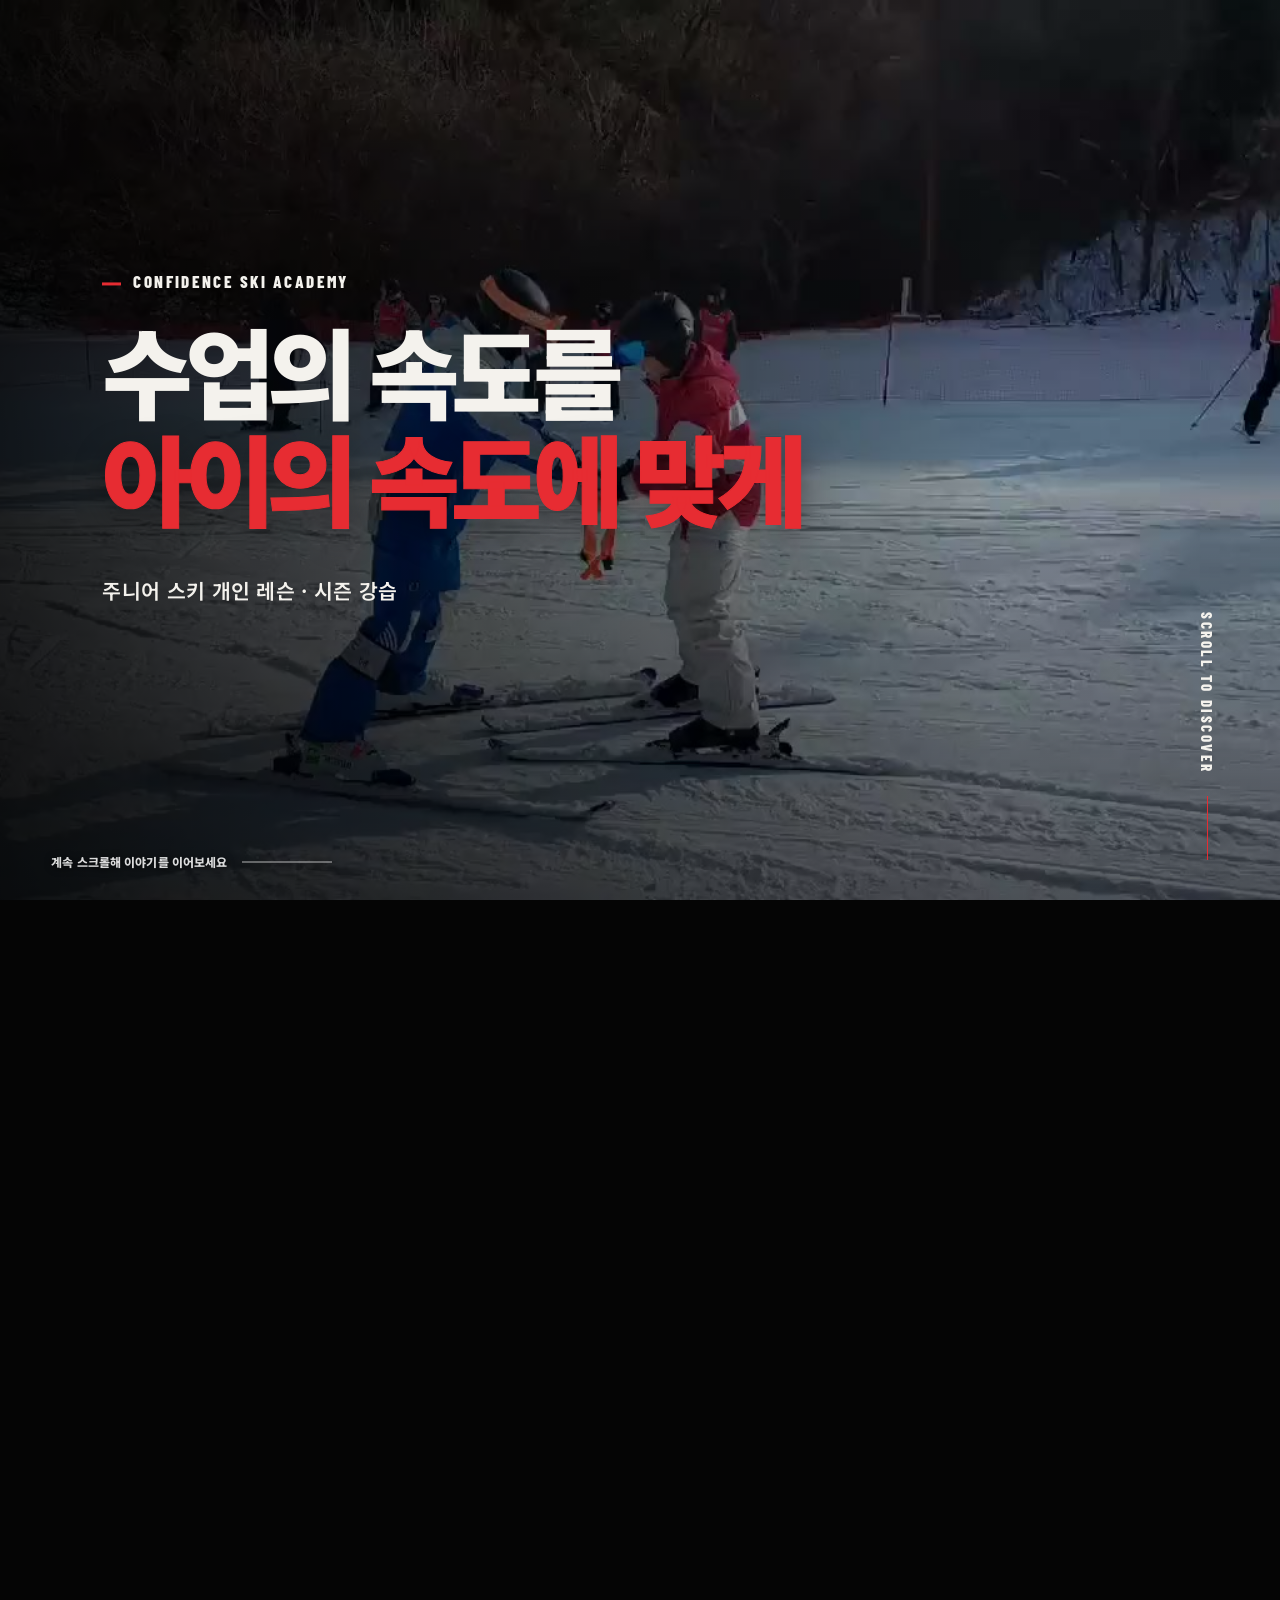
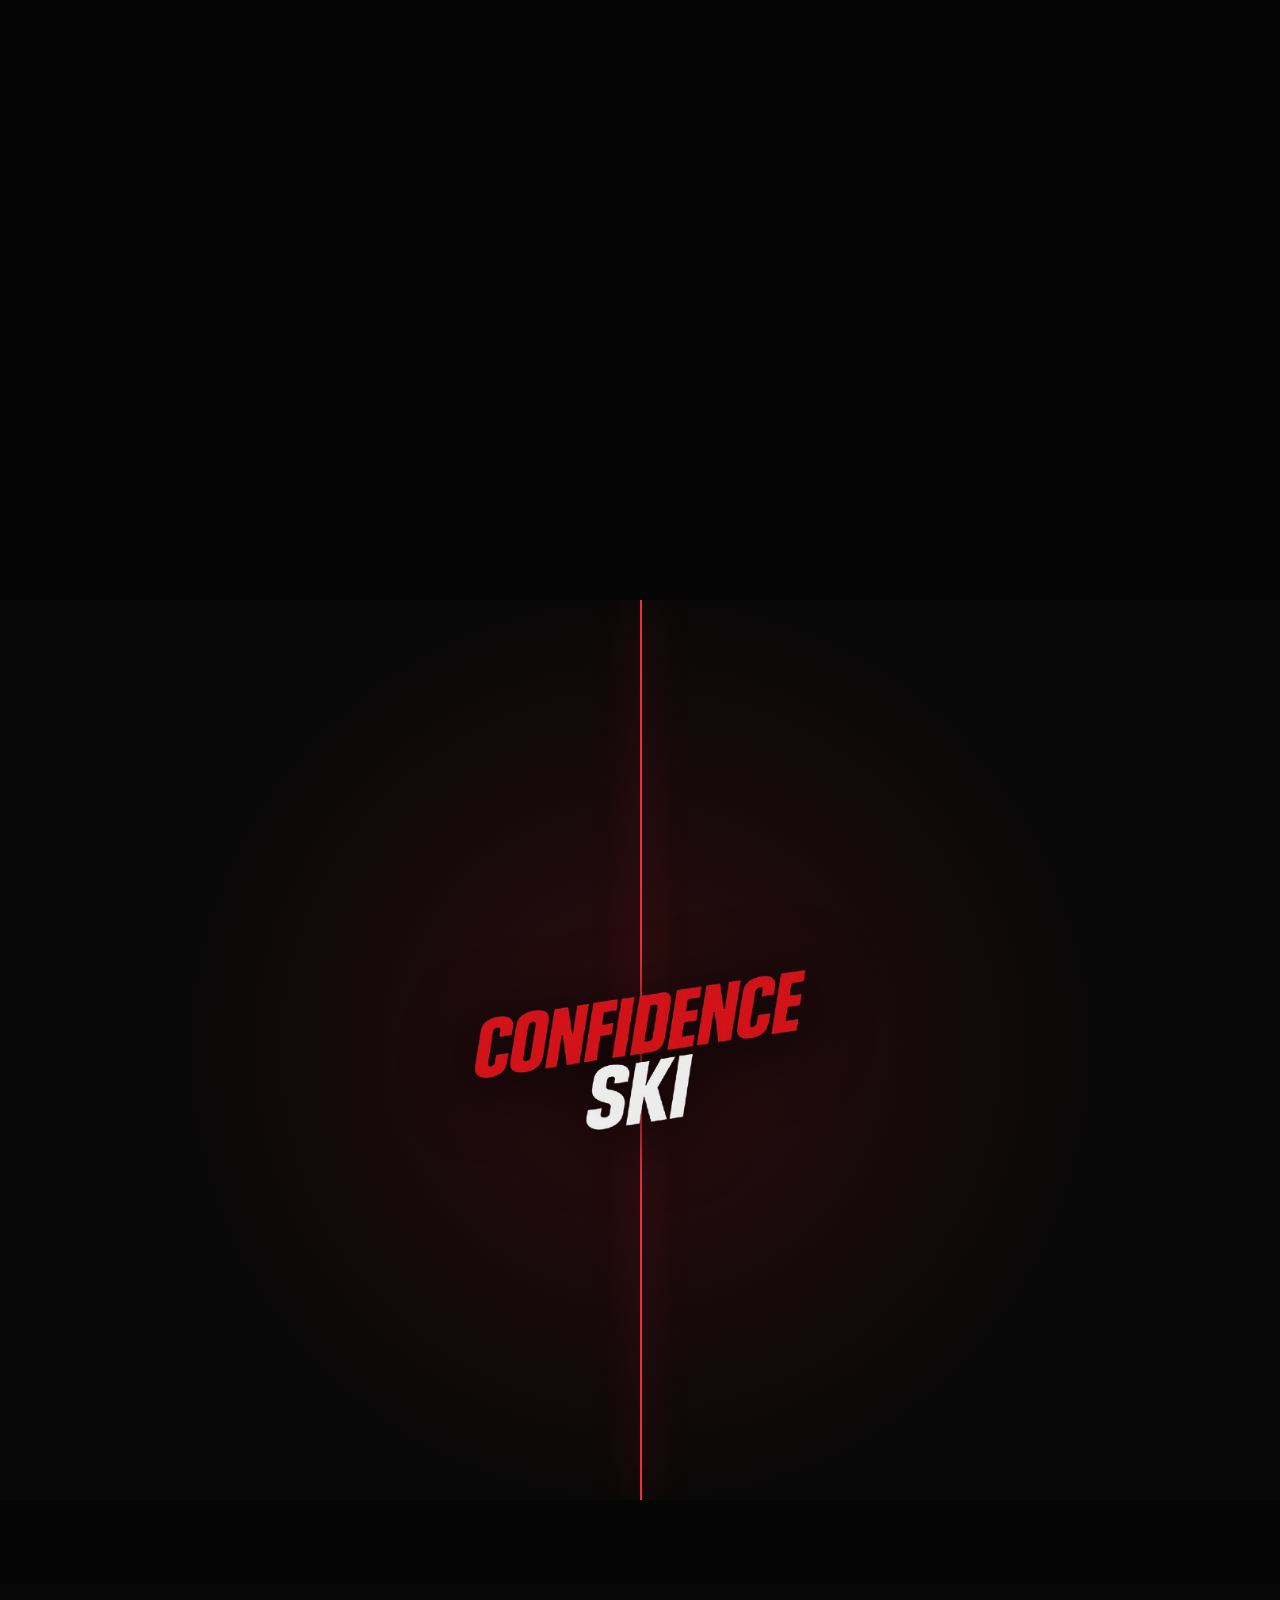
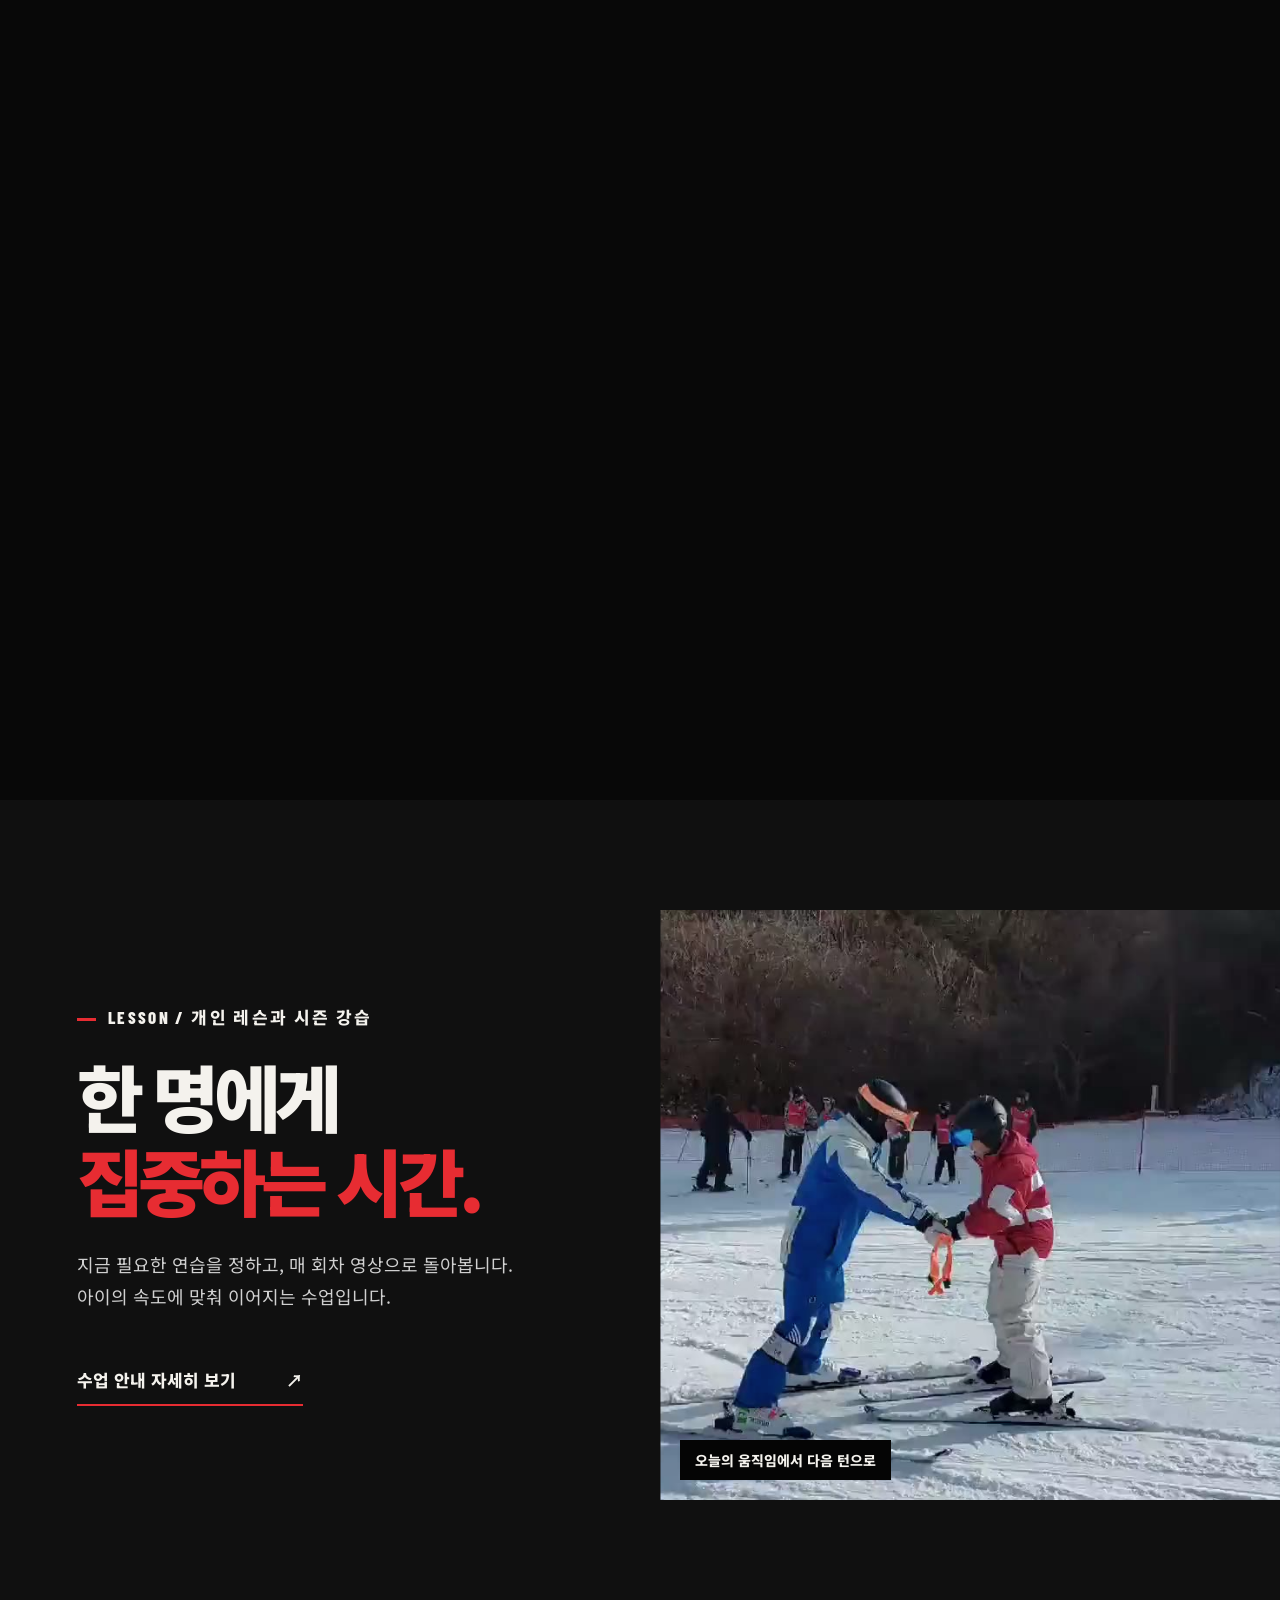
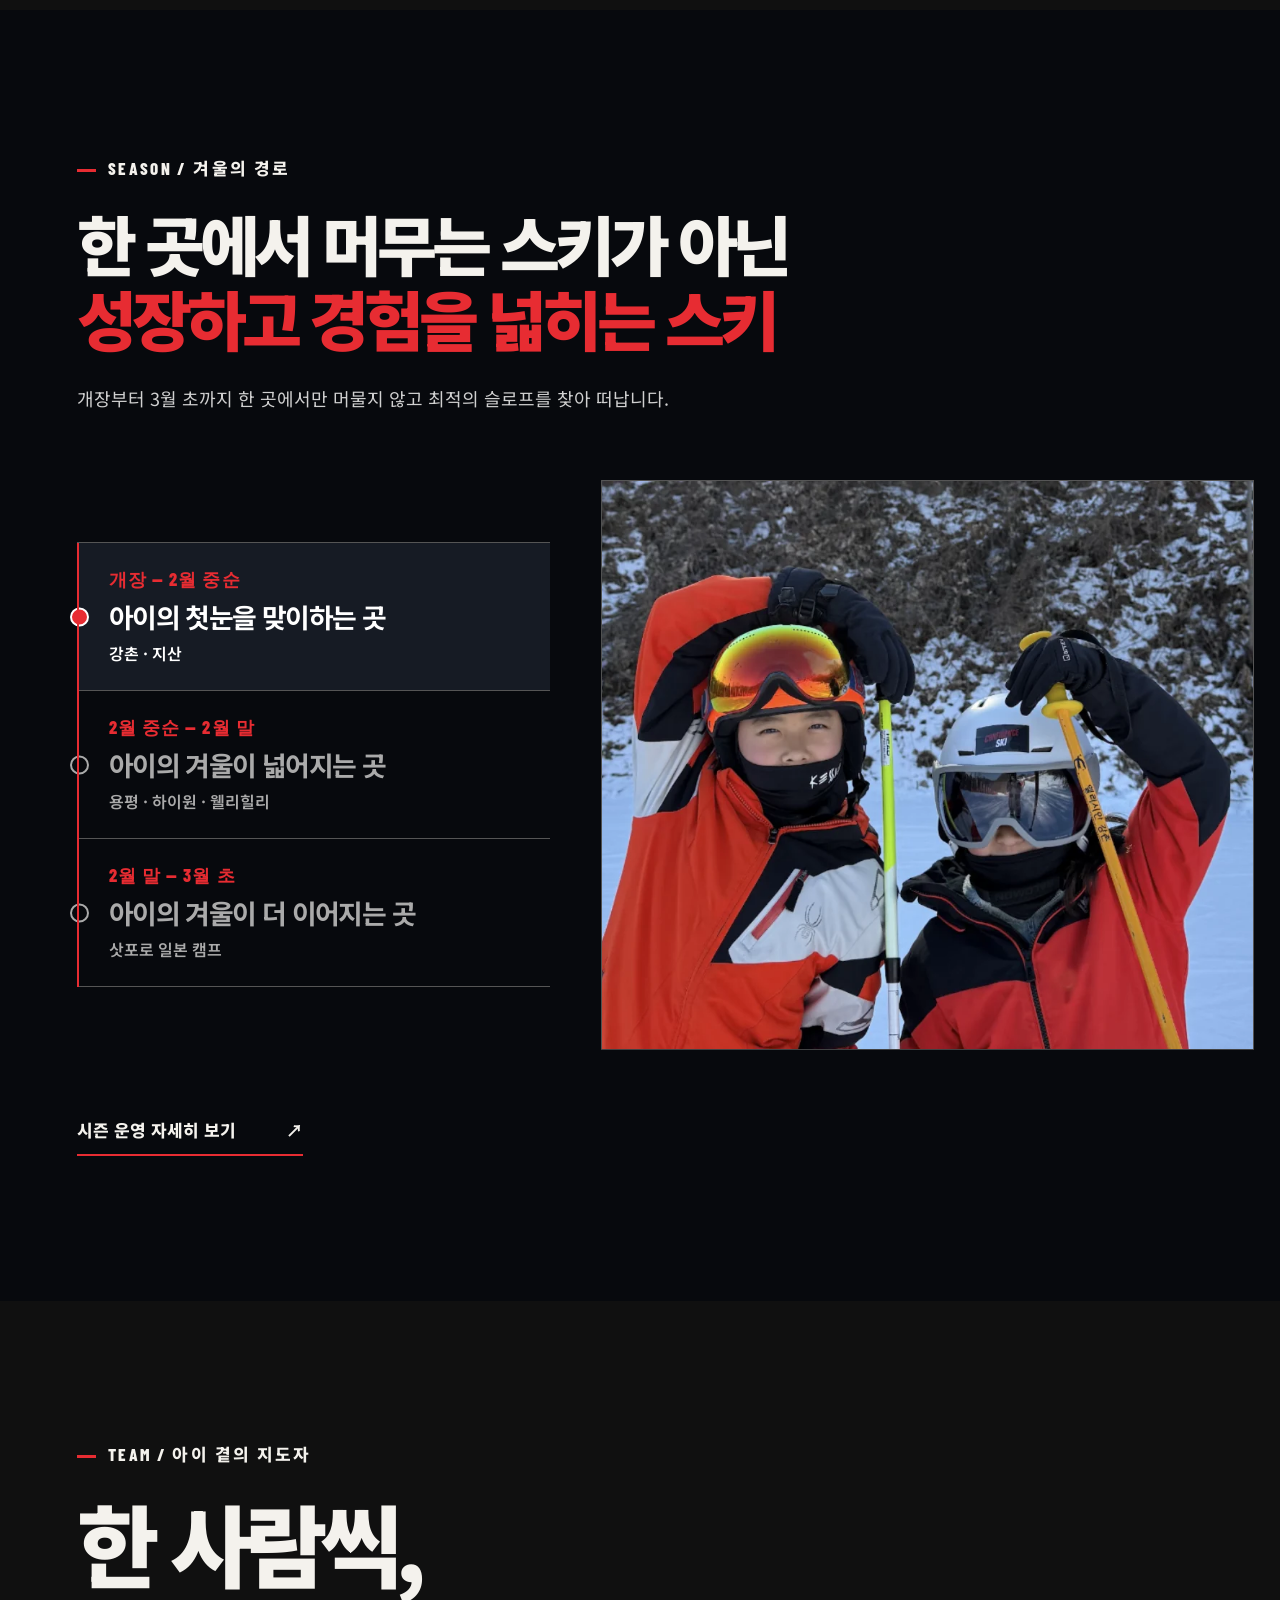
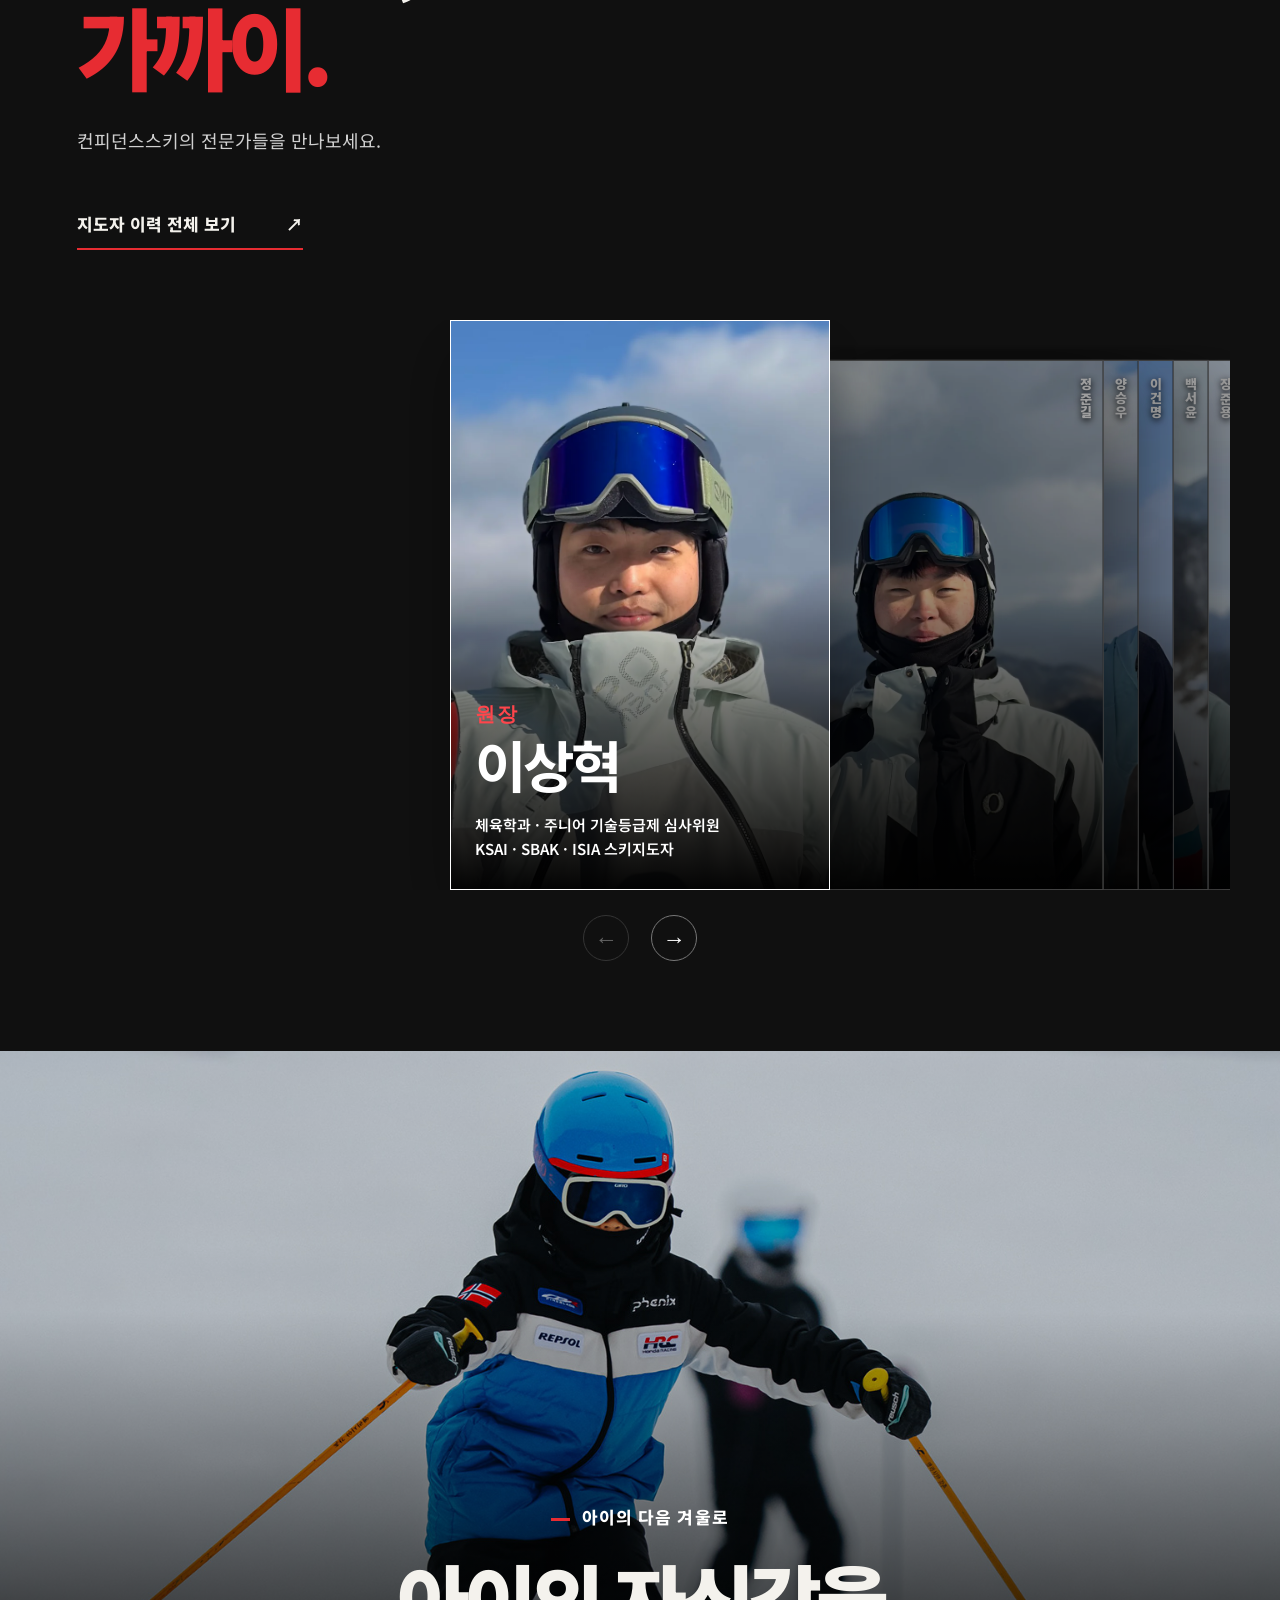
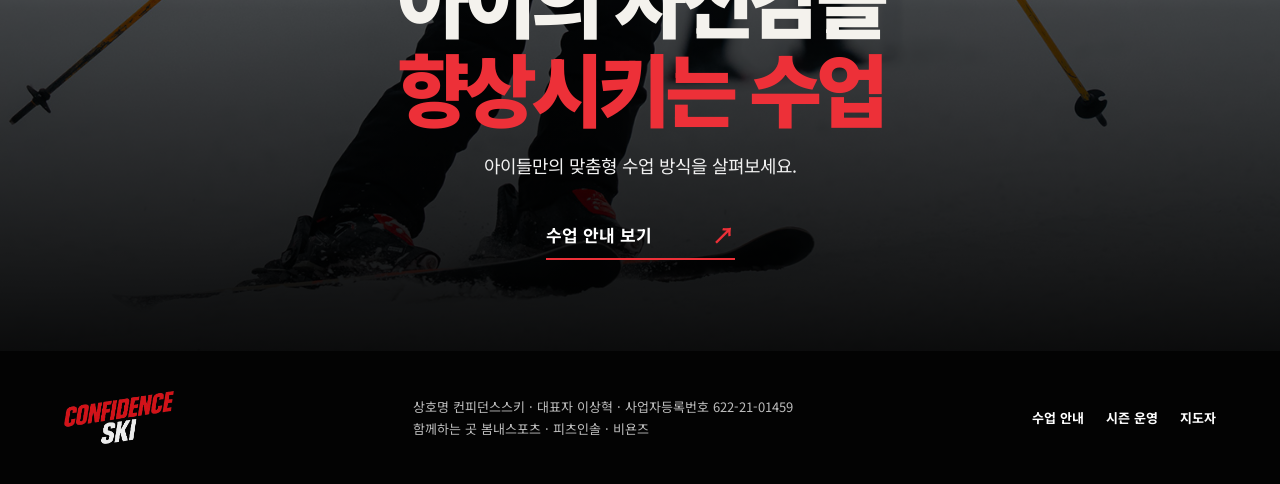
==== commit 10eaabd9: "Add files via upload" ====
--- a/index.html
+++ b/index.html
@@ -1,12 +1,11 @@
 <!doctype html>
 <html lang="ko">
-<head>
-  <meta charset="utf-8"><meta name="viewport" content="width=device-width,initial-scale=1"><meta name="theme-color" content="#050505">
-  <meta name="description" content="아이 한 명에게 맞추는 주니어 스키 개인 레슨과 시즌 강습. 컨피던스스키.">
-  <title>컨피던스스키 | 아이에게 맞추는 겨울</title>
+<head><meta charset="utf-8"><meta name="viewport" content="width=device-width,initial-scale=1"><meta name="description" content="컨피던스스키는 주니어 스키 개인 레슨과 시즌 강습을 운영합니다. 아이의 움직임에 맞춘 수업, 매 회차 영상 촬영과 피드백, 시즌 운영 흐름과 지도자를 살펴보세요."><meta name="theme-color" content="#050505"><meta name="robots" content="index,follow,max-image-preview:large"><link rel="canonical" href="https://confidenceski.vercel.app/"><link rel="icon" type="image/svg+xml" href="favicon.svg"><link rel="icon" type="image/png" href="assets/logo.png"><meta property="og:type" content="website"><meta property="og:locale" content="ko_KR"><meta property="og:site_name" content="컨피던스스키"><meta property="og:title" content="컨피던스스키 | 아이의 속도에 맞춘 주니어 스키 레슨"><meta property="og:description" content="컨피던스스키는 주니어 스키 개인 레슨과 시즌 강습을 운영합니다. 아이의 움직임에 맞춘 수업, 매 회차 영상 촬영과 피드백, 시즌 운영 흐름과 지도자를 살펴보세요."><meta property="og:url" content="https://confidenceski.vercel.app/"><meta property="og:image" content="https://confidenceski.vercel.app/assets/og-cover.jpg"><meta property="og:image:width" content="1200"><meta property="og:image:height" content="630"><meta property="og:image:alt" content="컨피던스스키 스키 강습 이미지"><meta name="twitter:card" content="summary_large_image"><meta name="twitter:title" content="컨피던스스키 | 아이의 속도에 맞춘 주니어 스키 레슨"><meta name="twitter:description" content="컨피던스스키는 주니어 스키 개인 레슨과 시즌 강습을 운영합니다. 아이의 움직임에 맞춘 수업, 매 회차 영상 촬영과 피드백, 시즌 운영 흐름과 지도자를 살펴보세요."><meta name="twitter:image" content="https://confidenceski.vercel.app/assets/og-cover.jpg"><script type="application/ld+json">{"@context":"https://schema.org","@graph":[{"@type":"Organization","@id":"https://confidenceski.vercel.app/#organization","name":"컨피던스스키","alternateName":"Confidence Ski Academy","url":"https://confidenceski.vercel.app/","logo":"https://confidenceski.vercel.app/assets/logo.png","sameAs":["https://pf.kakao.com/_xaxitrX"]},{"@type":"WebSite","@id":"https://confidenceski.vercel.app/#website","name":"컨피던스스키","url":"https://confidenceski.vercel.app/","publisher":{"@id":"https://confidenceski.vercel.app/#organization"}},{"@type":"WebPage","@id":"https://confidenceski.vercel.app/#webpage","url":"https://confidenceski.vercel.app/","name":"컨피던스스키","inLanguage":"ko-KR","isPartOf":{"@id":"https://confidenceski.vercel.app/#website"},"about":{"@id":"https://confidenceski.vercel.app/#organization"}}]}</script>
+
+  <title>컨피던스스키 | 아이의 속도에 맞춘 주니어 스키 레슨</title>
   <link rel="preconnect" href="https://fonts.googleapis.com"><link rel="preconnect" href="https://fonts.gstatic.com" crossorigin>
   <link href="https://fonts.googleapis.com/css2?family=Barlow+Condensed:wght@600;700;800;900&family=Noto+Sans+KR:wght@400;500;600;700;800;900&display=swap" rel="stylesheet">
-  <link rel="stylesheet" href="experience.css"><link rel="stylesheet" href="scene-transitions.css"><link rel="stylesheet" href="refinements.css"><link rel="stylesheet" href="experience-motion.css"><link rel="stylesheet" href="page-handoff.css"><link rel="stylesheet" href="mobile-cinematic.css"><script>document.documentElement.classList.add('js');if(location.hash&&location.hash!=='#prologue')document.documentElement.classList.add('skip-opening')</script>
+  <link rel="stylesheet" href="experience.css"><link rel="stylesheet" href="scene-transitions.css"><link rel="stylesheet" href="refinements.css"><link rel="stylesheet" href="experience-motion.css"><link rel="stylesheet" href="page-handoff.css"><link rel="stylesheet" href="mobile-cinematic.css"><link rel="stylesheet" href="site-polish.css"><script>document.documentElement.classList.add('js');if(location.hash&&location.hash!=='#prologue')document.documentElement.classList.add('skip-opening')</script>
 </head>
 <body>
   <a class="skip" href="#prologue">본문으로 이동</a>
@@ -23,7 +22,8 @@
       <section class="moment moment-gateway" data-moment="4" aria-labelledby="gateway-title" aria-hidden="true"><video class="moment-video" autoplay muted loop playsinline preload="metadata" poster="assets/slope.jpg" aria-hidden="true"><source src="assets/slope-film.mp4" type="video/mp4"></video><div class="moment-scrim"></div><div class="gateway-copy"><p class="micro reveal">CONFIDENCE SKI ACADEMY</p><h2 id="gateway-title"><span class="reveal">겨울 속 자신감이</span><span class="reveal red">아이의 자신감으로</span></h2><button class="enter-button reveal" type="button" id="enter-site"><span class="button-label">자녀의 자신감을<br>컨피던스스키에서</span> <span aria-hidden="true">↗</span></button></div></section>
     </div></div>
     <div class="page-two-veil" aria-hidden="true"><img src="assets/logo.png" alt=""><span></span></div>
-    <header class="chapter-header" id="academy"><a href="#prologue" class="brand" aria-label="컨피던스스키 메인으로"><img src="assets/logo.png" alt="컨피던스스키"></a><nav class="header-links" aria-label="페이지 메뉴"><a href="lesson.html">수업 안내</a><a href="season.html">시즌 운영</a><a href="coaches.html">지도자</a><a class="header-contact" href="https://pf.kakao.com/_xaxitrX" target="_blank" rel="noopener">상담하기 ↗</a></nav><button type="button" class="menu-toggle" aria-label="메뉴 열기" aria-expanded="false"><span></span><span></span></button></header>
+    <section class="logo-interlude" aria-label="컨피던스스키 로고"><span aria-hidden="true"></span><img src="assets/logo.png" alt="컨피던스스키"></section>
+    <header class="chapter-header" id="academy"><a href="#academy" class="brand" aria-label="컨피던스스키 안내로"><img src="assets/logo.png" alt="컨피던스스키"></a><nav class="header-links" aria-label="페이지 메뉴"><a href="#prologue">홈</a><a href="lesson.html">수업 안내</a><a href="season.html">시즌 운영</a><a href="coaches.html">지도자</a><a class="header-contact" href="https://pf.kakao.com/_xaxitrX" target="_blank" rel="noopener">상담하기 ↗</a></nav><button type="button" class="menu-toggle" aria-label="메뉴 열기" aria-expanded="false"><span></span><span></span></button></header>
 
     <section class="chapter-hero observe" aria-labelledby="chapter-title"><div class="chapter-visual"><img src="assets/stage1.webp" alt="컨피던스스키 시즌 강습 장면"></div><div class="chapter-copy"><p class="micro">CONFIDENCE SKI / THE ACADEMY</p><h2 id="chapter-title"><span>성장의 기준은</span><em>아이에게 있습니다.</em></h2><p>아이들이 최우선이 되는 아카데미. 한 번의 수업부터 겨울을 함께하는 시간까지, 아이를 보고 다음 걸음을 정합니다.</p><a class="text-link" href="lesson.html">수업 방식 살펴보기 <span>↗</span></a></div></section>
 
--- a/mobile-cinematic.css
+++ b/mobile-cinematic.css
@@ -1,80 +1,110 @@
-/* A locked pixel height keeps the sticky story stable as mobile browser chrome moves. */
+/* Desktop keeps its pinned story. Mobile scenes travel with the document. */
 .prologue.stage-passed,.prologue.stage-passed .prologue-stage,.prologue.stage-passed .moment{pointer-events:none!important}
 .prologue.stage-passed .prologue-stage .moment.is-active{pointer-events:none!important}
 @media (max-width:760px) and (prefers-reduced-motion:no-preference){
-  .prologue{height:var(--mobile-story-height,600svh)!important;z-index:90!important}
-  .prologue.stage-passed{pointer-events:none}
-  .prologue-stage{--gap:0%;position:sticky!important;top:0!important;height:var(--mobile-scene-height,100svh)!important;overflow:hidden!important;isolation:isolate!important;-webkit-mask-image:linear-gradient(90deg,#000 0 calc(50% - var(--gap)),transparent calc(50% - var(--gap)) calc(50% + var(--gap)),#000 calc(50% + var(--gap)) 100%)!important;mask-image:linear-gradient(90deg,#000 0 calc(50% - var(--gap)),transparent calc(50% - var(--gap)) calc(50% + var(--gap)),#000 calc(50% + var(--gap)) 100%)!important}
-  .prologue-stage::before,.prologue-stage::after{content:'';position:absolute;z-index:24;top:0;bottom:0;width:2px;background:#f0363e;box-shadow:0 0 20px #e72c32;opacity:0;pointer-events:none}
-  .prologue-stage::before{left:calc(50% - var(--gap))}
-  .prologue-stage::after{left:calc(50% + var(--gap))}
-  .is-crossing .prologue-stage::before,.is-crossing .prologue-stage::after{opacity:1}
-  .prologue-stage .moment,.prologue-stage .moment:not(.is-active):not(.is-leaving),.prologue-stage .moment.is-active{position:absolute!important;inset:0!important;min-height:0!important;height:100%!important;overflow:hidden!important;pointer-events:none!important;visibility:hidden!important;opacity:0!important}
-  .prologue-stage .moment.is-active,.prologue-stage .moment.is-leaving{visibility:visible!important;opacity:1!important}
-  .prologue-stage .moment.is-active{pointer-events:auto!important}
-  .prologue-stage .moment-first,.prologue-stage .moment-question,.prologue-stage .moment-proof,.prologue-stage .moment-gateway{display:block!important}
-  .prologue-stage .moment.moment-answer,.prologue-stage .moment.moment-answer.is-active,.prologue-stage .moment.moment-answer:not(.is-active):not(.is-leaving){display:grid!important;grid-template-columns:1fr;grid-template-rows:37% 63%;flex-direction:initial}
-  .prologue-stage .moment-question:not(.is-active):not(.is-leaving){opacity:0!important}
-  .prologue-stage .moment-question.is-active{opacity:1!important}
-  .prologue-stage .moment-answer:not(.is-active):not(.is-leaving){clip-path:inset(0 0 0 100%)!important}
-  .prologue-stage .moment-answer.is-active{clip-path:inset(0)!important}
-  .prologue-stage .moment-proof:not(.is-active):not(.is-leaving){clip-path:inset(100% 0 0)!important}
-  .prologue-stage .moment-proof.is-active{clip-path:inset(0)!important}
-  .prologue-stage .moment-gateway:not(.is-active):not(.is-leaving){clip-path:circle(0 at 50% 50%)!important}
-  .prologue-stage .moment-gateway.is-active{clip-path:circle(150% at 50% 50%)!important}
-  .scroll-cue{display:flex;left:20px;right:20px;bottom:max(17px,env(safe-area-inset-bottom));font-size:10px;opacity:.92;gap:10px}
-  .scroll-cue i{flex:1;width:auto}
-  .moment-first .first-copy{left:22px;right:22px;top:52%;max-width:none}
+  .prologue{height:auto!important;z-index:90}
+  .prologue-stage{position:relative!important;top:auto!important;height:auto!important;overflow:visible!important;isolation:auto!important;background:transparent!important;-webkit-mask-image:none!important;mask-image:none!important}
+  .prologue-stage .moment,.prologue-stage .moment:not(.is-active):not(.is-leaving),.prologue-stage .moment.is-active{position:relative!important;inset:auto!important;display:block!important;visibility:visible!important;opacity:1!important;pointer-events:auto!important;clip-path:none!important;min-height:var(--mobile-scene-height,100svh)!important;height:auto!important;overflow:hidden!important}
+  .prologue-stage .moment-first,.prologue-stage .moment-question,.prologue-stage .moment-gateway{height:var(--mobile-scene-height,100svh)!important}
+  .scroll-cue{display:none!important}
+  .moment-first .moment-video{transform:scale(1.08) translateY(var(--parallax-y,0px));transition:transform .12s linear}
+  .moment-first .first-copy{left:22px;right:22px;top:51%}
   .moment-first h1{font-size:clamp(40px,10.4vw,72px);line-height:1.14}
-  .moment-first .moment-video{object-position:51% center}
-  .moment-question .question-rail{top:30%;left:22px;width:calc(100% - 44px)}
-  .moment-question .question-copy{top:49%;bottom:auto;left:22px;right:22px;transform:translateY(-50%)}
+  .moment-first .first-caption{margin-top:27px}
+  .moment-first .scroll-mark{display:block;right:22px;bottom:24px;writing-mode:horizontal-tb;font-size:10px;letter-spacing:.12em}
+  .moment-first .scroll-mark i{width:50px;height:1px;margin:0 0 3px 10px}
+
+  /* A line cuts across the question before its words arrive. */
+  .moment-question{background:radial-gradient(circle at 80% 67%,#2e0c12 0,#10080a 35%,#030303 75%)!important}
+  .moment-question::after{content:'';position:absolute;inset:0;z-index:1;pointer-events:none;background:linear-gradient(110deg,transparent 43%,rgba(236,43,54,.28) 50%,transparent 57%);transform:translateX(-125%)}
+  .moment-question.mobile-visible::after{animation:mobile-question-sweep 1.15s .15s both}
+  .moment-question .question-rail{top:28%;left:22px;width:calc(100% - 44px);height:3px;box-shadow:0 0 22px #f0363e;transform:scaleX(0)!important}
+  .moment-question.mobile-visible .question-rail{transform:scaleX(1)!important;transition:transform .95s .08s cubic-bezier(.16,.75,.15,1)!important}
+  .moment-question .question-copy{left:22px;right:22px;top:51%;bottom:auto;transform:translateY(-50%);z-index:2}
   .moment-question .question-copy h2{font-size:clamp(43px,11vw,76px)}
-  .moment-question .question-copy>p:last-child{max-width:460px}
-  .prologue-stage .moment-answer .answer-photo{height:100%;aspect-ratio:auto;min-height:0;clip-path:inset(0 100% 0 0)}
-  .prologue-stage .moment-answer.is-active .answer-photo{clip-path:inset(0)}
-  .moment-answer .answer-photo img{width:100%;height:100%;object-fit:contain;background:#141414;transform:none!important}
-  .moment-answer .answer-photo::after{background:linear-gradient(0deg,#0b0b0b,transparent 24%)}
-  .prologue-stage .moment-answer .answer-copy{align-self:center;padding:8px 22px 38px;opacity:0;transform:translateX(45px)}
-  .prologue-stage .moment-answer.is-active .answer-copy{opacity:1;transform:none}
+  .js .moment-question .reveal{opacity:0!important;transform:translateY(52px) scale(.92)!important;clip-path:inset(100% 0 0)!important;transition:opacity .58s,transform .9s cubic-bezier(.16,.8,.15,1),clip-path .9s cubic-bezier(.16,.8,.15,1)!important}
+  .js .moment-question.mobile-visible .reveal{opacity:1!important;transform:none!important;clip-path:inset(0)!important}
+  .moment-question.mobile-visible .micro{transition-delay:.13s!important}
+  .moment-question.mobile-visible h2 span:first-child{transition-delay:.29s!important}
+  .moment-question.mobile-visible h2 span:last-child{transition-delay:.49s!important}
+  .moment-question.mobile-visible p:last-child{transition-delay:.72s!important}
+
+  /* The lesson photo opens sideways, followed by the copy. */
+  .prologue-stage .moment.moment-answer,.prologue-stage .moment.moment-answer.is-active,.prologue-stage .moment.moment-answer:not(.is-active):not(.is-leaving){display:grid!important;grid-template-columns:1fr;grid-template-rows:39% 61%;min-height:var(--mobile-scene-height,100svh)!important;height:var(--mobile-scene-height,100svh)!important;background:#0b0b0b}
+  .moment-answer .answer-photo{height:100%;aspect-ratio:auto;min-height:0;clip-path:none!important}
+  .moment-answer .answer-photo img{width:100%;height:100%;object-fit:contain;background:#111;clip-path:inset(0 100% 0 0);filter:grayscale(1) contrast(1.3)!important;transform:scale(1.12)!important;transition:clip-path 1.05s cubic-bezier(.16,.8,.15,1),filter 1.1s,transform 1.1s!important}
+  .moment-answer.mobile-media-visible .answer-photo img{clip-path:inset(0);filter:none!important;transform:none!important}
+  .answer-photo::after{background:linear-gradient(0deg,#0b0b0b,transparent 25%)}
+  .prologue-stage .moment-answer .answer-copy{align-self:center;padding:6px 22px 42px;opacity:0!important;transform:translateX(62px) rotate(2deg)!important;transition:opacity .7s,transform .95s cubic-bezier(.16,.8,.15,1)!important}
+  .prologue-stage .moment-answer.mobile-visible .answer-copy{opacity:1!important;transform:none!important;transition-delay:.18s!important}
   .moment-answer .answer-copy h2{font-size:clamp(36px,9.4vw,64px);line-height:1.18}
-  .moment-answer .answer-copy>p:not(.micro){font-size:clamp(13px,3.7vw,16px);line-height:1.6;margin:16px 0}
-  .prologue-stage .moment-proof .proof-backdrop{position:absolute;inset:0 0 auto;height:38%;background:#050505}
-  .prologue-stage .moment-proof .proof-backdrop img{display:block;width:100%;height:100%;object-fit:contain;background:#050505}
-  .prologue-stage .moment-proof .proof-copy{position:absolute;top:45%;left:0;right:0;bottom:auto;padding:17px 22px 18px;background:#050505;transform:none}
+  .moment-answer .answer-copy>p:not(.micro){font-size:clamp(14px,3.7vw,16px);line-height:1.6;margin:16px 0}
+  .answer-rule{position:relative}
+  .answer-rule::before{content:'';position:absolute;top:-2px;left:0;width:100%;height:3px;background:#f0363e;transform:scaleX(0);transform-origin:left;transition:transform .85s .35s}
+  .moment-answer.mobile-visible .answer-rule::before{transform:scaleX(1)}
+
+  /* Recording moves down the screen as its result counts upward. */
+  .prologue-stage .moment-proof{display:block!important;min-height:var(--mobile-scene-height,100svh)!important;height:var(--mobile-scene-height,100svh)!important;background:#050505}
+  .moment-proof .proof-backdrop{position:absolute;inset:0 0 auto;height:38%;overflow:hidden;background:#050505}
+  .moment-proof .proof-backdrop img{display:block;width:100%;height:100%;object-fit:contain;background:#050505;clip-path:inset(0 0 100%);opacity:.45;filter:grayscale(1) contrast(1.2);transition:clip-path 1.05s cubic-bezier(.16,.8,.15,1),opacity .9s,filter .9s}
+  .moment-proof.mobile-media-visible .proof-backdrop img{clip-path:inset(0);opacity:1;filter:none}
+  .moment-proof .proof-backdrop::after{content:'';position:absolute;left:0;bottom:0;width:100%;height:5px;background:#f0363e;box-shadow:0 0 28px #f0363e;transform:scaleX(0);transform-origin:left;transition:transform 1s .2s}
+  .moment-proof.mobile-media-visible .proof-backdrop::after{transform:scaleX(1)}
+  .moment-proof .proof-copy{position:absolute;top:44%;left:0;right:0;bottom:auto;padding:10px 22px 20px;background:#050505;transform:none}
   .moment-proof .proof-copy h2{font-size:clamp(29px,7.6vw,52px);line-height:1.17}
-  .moment-proof .proof-copy>p:not(.micro){font-size:clamp(12px,3.4vw,16px);line-height:1.55;margin:13px 0}
+  .moment-proof .proof-copy>p:not(.micro){font-size:clamp(14px,3.6vw,16px);line-height:1.55;margin:13px 0}
+  .js .moment-proof .reveal,.js .moment-proof .proof-stat{opacity:0!important;transform:translateX(-42px)!important;transition:opacity .65s,transform .8s cubic-bezier(.16,.8,.15,1)!important}
+  .js .moment-proof.mobile-visible .reveal,.js .moment-proof.mobile-visible .proof-stat{opacity:1!important;transform:none!important}
+  .moment-proof.mobile-visible h2 span:first-child{transition-delay:.15s!important}
+  .moment-proof.mobile-visible h2 span:last-child{transition-delay:.32s!important}
+  .moment-proof.mobile-visible p:not(.micro){transition-delay:.5s!important}
+  .moment-proof.mobile-visible .proof-stat{transition-delay:.7s!important}
   .moment-proof .proof-stat{margin-top:13px;gap:15px;padding-top:10px}
   .moment-proof .proof-stat b{font-size:clamp(59px,17vw,95px)}
   .moment-proof .proof-stat>span{font-size:11px;line-height:1.4}
-  .moment-gateway .gateway-copy{left:22px;right:22px;top:52%;bottom:auto;transform:translateY(-50%)}
+
+  /* The last moving scene opens from the center while it scrolls away. */
+  .prologue-stage .moment-gateway{--gap:0%;-webkit-mask-image:linear-gradient(90deg,#000 0 calc(50% - var(--gap)),transparent calc(50% - var(--gap)) calc(50% + var(--gap)),#000 calc(50% + var(--gap)) 100%);mask-image:linear-gradient(90deg,#000 0 calc(50% - var(--gap)),transparent calc(50% - var(--gap)) calc(50% + var(--gap)),#000 calc(50% + var(--gap)) 100%)}
+  .moment-gateway .moment-video{clip-path:circle(0 at 50% 50%);transform:scale(1.1) translateY(var(--parallax-y,0px));transition:clip-path 1.2s cubic-bezier(.16,.8,.15,1),transform .12s linear}
+  .moment-gateway.mobile-media-visible .moment-video{clip-path:circle(150% at 50% 50%)}
+  .moment-gateway::before{background:linear-gradient(90deg,rgba(0,0,0,.85),rgba(0,0,0,.32));transform:none!important;z-index:1}
+  .moment-gateway::after{content:'';position:absolute;z-index:5;inset:0;pointer-events:none;background:linear-gradient(90deg,transparent calc(50% - var(--gap) - 2px),#f0363e calc(50% - var(--gap) - 2px) calc(50% - var(--gap)),transparent calc(50% - var(--gap)) calc(50% + var(--gap)),#f0363e calc(50% + var(--gap)) calc(50% + var(--gap) + 2px),transparent calc(50% + var(--gap) + 2px));opacity:0}
+  .prologue.is-crossing .moment-gateway::after{opacity:1}
+  .moment-gateway .gateway-copy{left:22px;right:22px;top:52%;bottom:auto;transform:translateY(-50%);z-index:2}
   .moment-gateway .gateway-copy h2{font-size:clamp(38px,9.2vw,66px);line-height:1.17}
+  .js .moment-gateway .reveal{opacity:0!important;transform:translateY(48px) scale(.91)!important;transition:opacity .65s,transform .9s cubic-bezier(.16,.8,.15,1)!important}
+  .js .moment-gateway.mobile-visible .reveal{opacity:1!important;transform:none!important}
+  .moment-gateway.mobile-visible .micro{transition-delay:.18s!important}
+  .moment-gateway.mobile-visible h2 span:first-child{transition-delay:.38s!important}
+  .moment-gateway.mobile-visible h2 span:last-child{transition-delay:.58s!important}
+  .moment-gateway.mobile-visible .enter-button{transition-delay:.78s!important}
   .moment-gateway .enter-button{margin-top:25px}
-  .page-two-veil{display:grid;position:fixed;inset:0;z-index:70;place-items:center;visibility:hidden;opacity:0;pointer-events:none;background:radial-gradient(circle at center,#2b0c0f,#080808 65%);transition:opacity .4s,visibility 0s .4s}
-  .page-two-veil img{position:relative;z-index:1;width:clamp(155px,50vw,260px);filter:drop-shadow(0 10px 35px #000);transform:scale(.72) rotate(-7deg);transition:transform .7s cubic-bezier(.2,.7,.13,1)}
-  .page-two-veil span{position:absolute;left:50%;top:0;bottom:0;width:2px;background:#ed3038;box-shadow:0 0 40px #ed3038;transform:scaleY(0);transition:transform .7s .1s}
+
+  .page-two-veil{display:grid;position:fixed;inset:0;z-index:70;place-items:center;visibility:hidden;opacity:0;pointer-events:none;background:radial-gradient(circle at center,#2b0c0f,#080808 65%);transition:opacity .35s,visibility 0s .35s}
+  .page-two-veil img{position:relative;z-index:1;width:clamp(155px,50vw,260px);filter:drop-shadow(0 10px 35px #000);transform:scale(.72) rotate(-7deg);transition:transform .75s cubic-bezier(.2,.7,.13,1)}
+  .page-two-veil span{position:absolute;left:50%;top:0;bottom:0;width:2px;background:#ed3038;box-shadow:0 0 40px #ed3038;transform:scaleY(0);transition:transform .75s .1s}
   .prologue.is-crossing ~ .page-two-veil{visibility:visible;opacity:1;transition:opacity .25s}
   .prologue.is-crossing ~ .page-two-veil img{transform:scale(1) rotate(0)}
   .prologue.is-crossing ~ .page-two-veil span{transform:scaleY(1)}
   html.page-two-ready .prologue.is-crossing ~ .page-two-veil{opacity:0;visibility:hidden;transition:opacity .4s,visibility 0s .4s}
-  .chapter-header,.js .chapter-header{position:sticky;top:0;margin-top:calc(-1 * var(--mobile-scene-height,100svh));z-index:80;opacity:0;transform:none;transition:opacity .48s}
+  .chapter-header,.js .chapter-header{position:sticky;top:0;margin-top:-70px;z-index:80;opacity:0;transform:none;transition:opacity .4s}
   .js.page-two-header-ready .chapter-header{opacity:1}
   .chapter-hero{isolation:isolate}
-  .chapter-hero::after{content:'';position:absolute;inset:0;z-index:3;pointer-events:none;background:#080808;clip-path:inset(0);transition:clip-path .95s cubic-bezier(.15,.72,.11,1)}
-  .page-two-ready .chapter-hero::after{clip-path:inset(0 0 0 100%)}
-  .chapter-hero::before{content:'';position:absolute;inset:0 auto 0 0;width:3px;z-index:4;background:#ef3038;box-shadow:0 0 35px #e72c32;opacity:0;pointer-events:none}
-  .page-two-ready .chapter-hero::before{animation:page-two-scan .95s .1s both}
+  .chapter-hero::after{content:'';position:absolute;inset:0;z-index:3;pointer-events:none;background:#080808;clip-path:inset(0);transition:clip-path 1s cubic-bezier(.16,.8,.15,1)}
+  .page-two-ready .chapter-hero.visible::after{clip-path:inset(0 0 0 100%)}
   .chapter-hero .chapter-visual{clip-path:inset(0 0 100% 0)}
   .page-two-ready .chapter-hero.visible .chapter-visual{clip-path:inset(0)}
-  .chapter-copy h2 span,.chapter-copy h2 em{display:block;opacity:0;transform:translateY(42px);transition:opacity .55s,transform .8s cubic-bezier(.2,.72,.13,1)}
-  .page-two-ready .chapter-hero.visible .chapter-copy h2 span{opacity:1;transform:none;transition-delay:.25s}
-  .page-two-ready .chapter-hero.visible .chapter-copy h2 em{opacity:1;transform:none;transition-delay:.42s}
+  .chapter-copy h2 span,.chapter-copy h2 em{display:block;opacity:0;transform:translateY(42px);transition:opacity .55s,transform .8s cubic-bezier(.16,.8,.15,1)}
+  .page-two-ready .chapter-hero.visible .chapter-copy h2 span{opacity:1;transform:none;transition-delay:.22s}
+  .page-two-ready .chapter-hero.visible .chapter-copy h2 em{opacity:1;transform:none;transition-delay:.4s}
 }
 @media (max-width:760px) and (max-height:690px) and (prefers-reduced-motion:no-preference){
-  .prologue-stage .moment.moment-answer,.prologue-stage .moment.moment-answer.is-active,.prologue-stage .moment.moment-answer:not(.is-active):not(.is-leaving){grid-template-rows:32% 68%}
-  .prologue-stage .moment-proof .proof-backdrop{height:29%}
-  .prologue-stage .moment-proof .proof-copy{top:35%}
+  .prologue-stage .moment.moment-answer,.prologue-stage .moment.moment-answer.is-active,.prologue-stage .moment.moment-answer:not(.is-active):not(.is-leaving){grid-template-rows:34% 66%}
+  .moment-proof .proof-backdrop{height:31%}
+  .moment-proof .proof-copy{top:36%}
   .moment-proof .proof-copy h2{font-size:clamp(27px,7vw,43px)}
   .moment-proof .proof-copy>p:not(.micro){margin:9px 0}
   .moment-proof .proof-stat{margin-top:8px}
 }
+.prologue.stage-passed .prologue-stage .moment,.prologue.stage-passed .prologue-stage .moment:not(.is-active):not(.is-leaving){pointer-events:none!important}
+@keyframes mobile-question-sweep{from{transform:translateX(-125%)}to{transform:translateX(125%)}}
--- a/site-polish.css
+++ b/site-polish.css
@@ -0,0 +1,25 @@
+/* The route line stays above the selected step's opaque background. */
+.season-steps::before{z-index:3;pointer-events:none}
+.season-steps button{z-index:1}
+.season-steps button::before{z-index:4}
+
+/* Give the identity a complete visual beat between the two chapters. */
+.logo-interlude{position:relative;isolation:isolate;display:grid;place-items:center;min-height:100svh;overflow:hidden;background:radial-gradient(circle at center,#2b0c0f,#080808 60%)}
+.logo-interlude>span{position:absolute;inset:0 auto 0 50%;width:2px;background:#ed3038;box-shadow:0 0 40px #ed3038}
+.logo-interlude>img{position:relative;z-index:1;width:clamp(180px,26vw,380px);filter:drop-shadow(0 10px 35px #000)}
+.chapter-header,.js .chapter-header{margin-top:0}
+.prologue.is-crossing ~ .page-two-veil,.prologue.stage-passed ~ .page-two-veil,html.page-two-ready .prologue.is-crossing ~ .page-two-veil{display:grid;visibility:visible;opacity:1;transition:opacity .35s,visibility 0s}
+html.logo-hold-visible .prologue ~ .page-two-veil,html.page-two-ready.logo-hold-visible .prologue ~ .page-two-veil{opacity:0;visibility:hidden;transition:opacity .4s,visibility 0s .4s}
+@media(min-width:761px){
+  .page-two-ready .chapter-hero:not(.visible)::after{clip-path:inset(0)}
+  .page-two-ready .chapter-hero:not(.visible)::before{animation:none;opacity:0}
+}
+@media(max-width:760px){
+  .logo-interlude{min-height:var(--mobile-scene-height,100svh)}
+  .logo-interlude>img{width:clamp(155px,50vw,260px)}
+  .chapter-header,.js .chapter-header{margin-top:0}
+}
+@media(prefers-reduced-motion:reduce){
+  .page-two-veil{display:none!important}
+  .logo-interlude{min-height:65svh}
+}
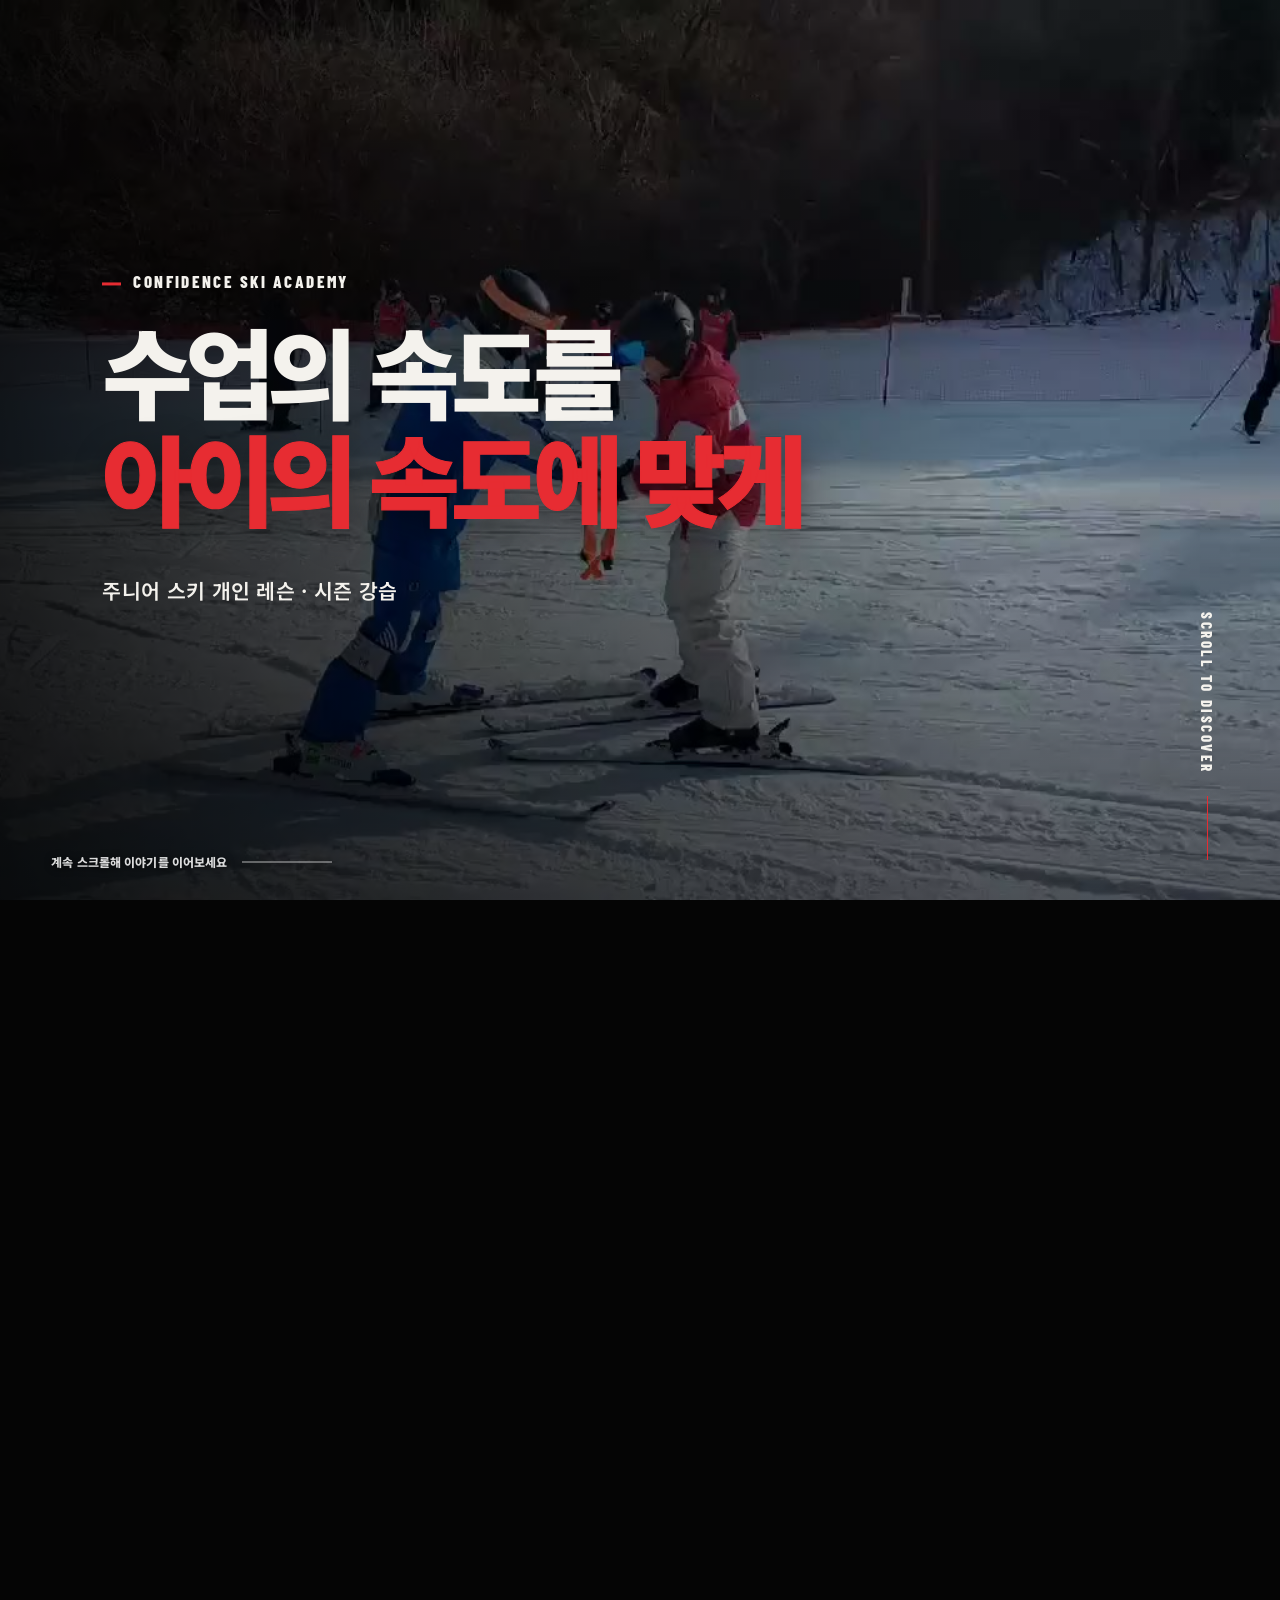
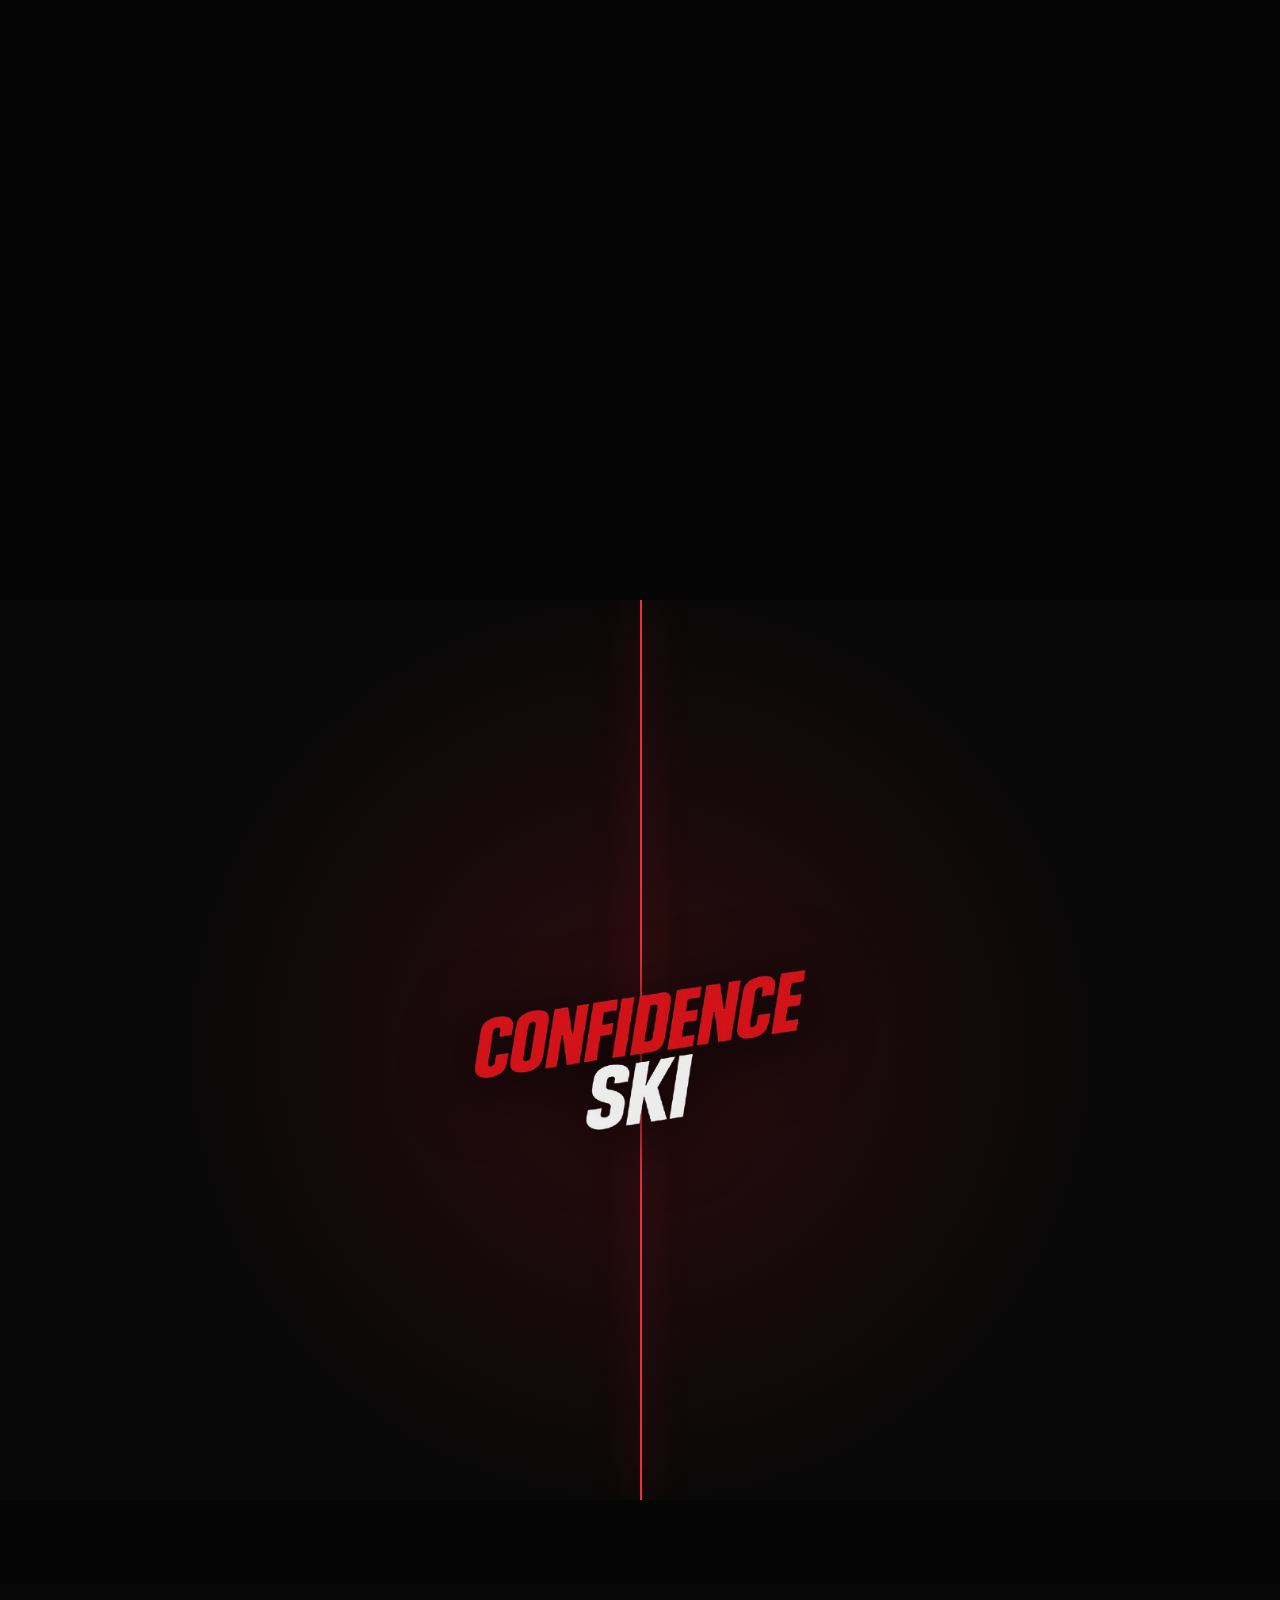
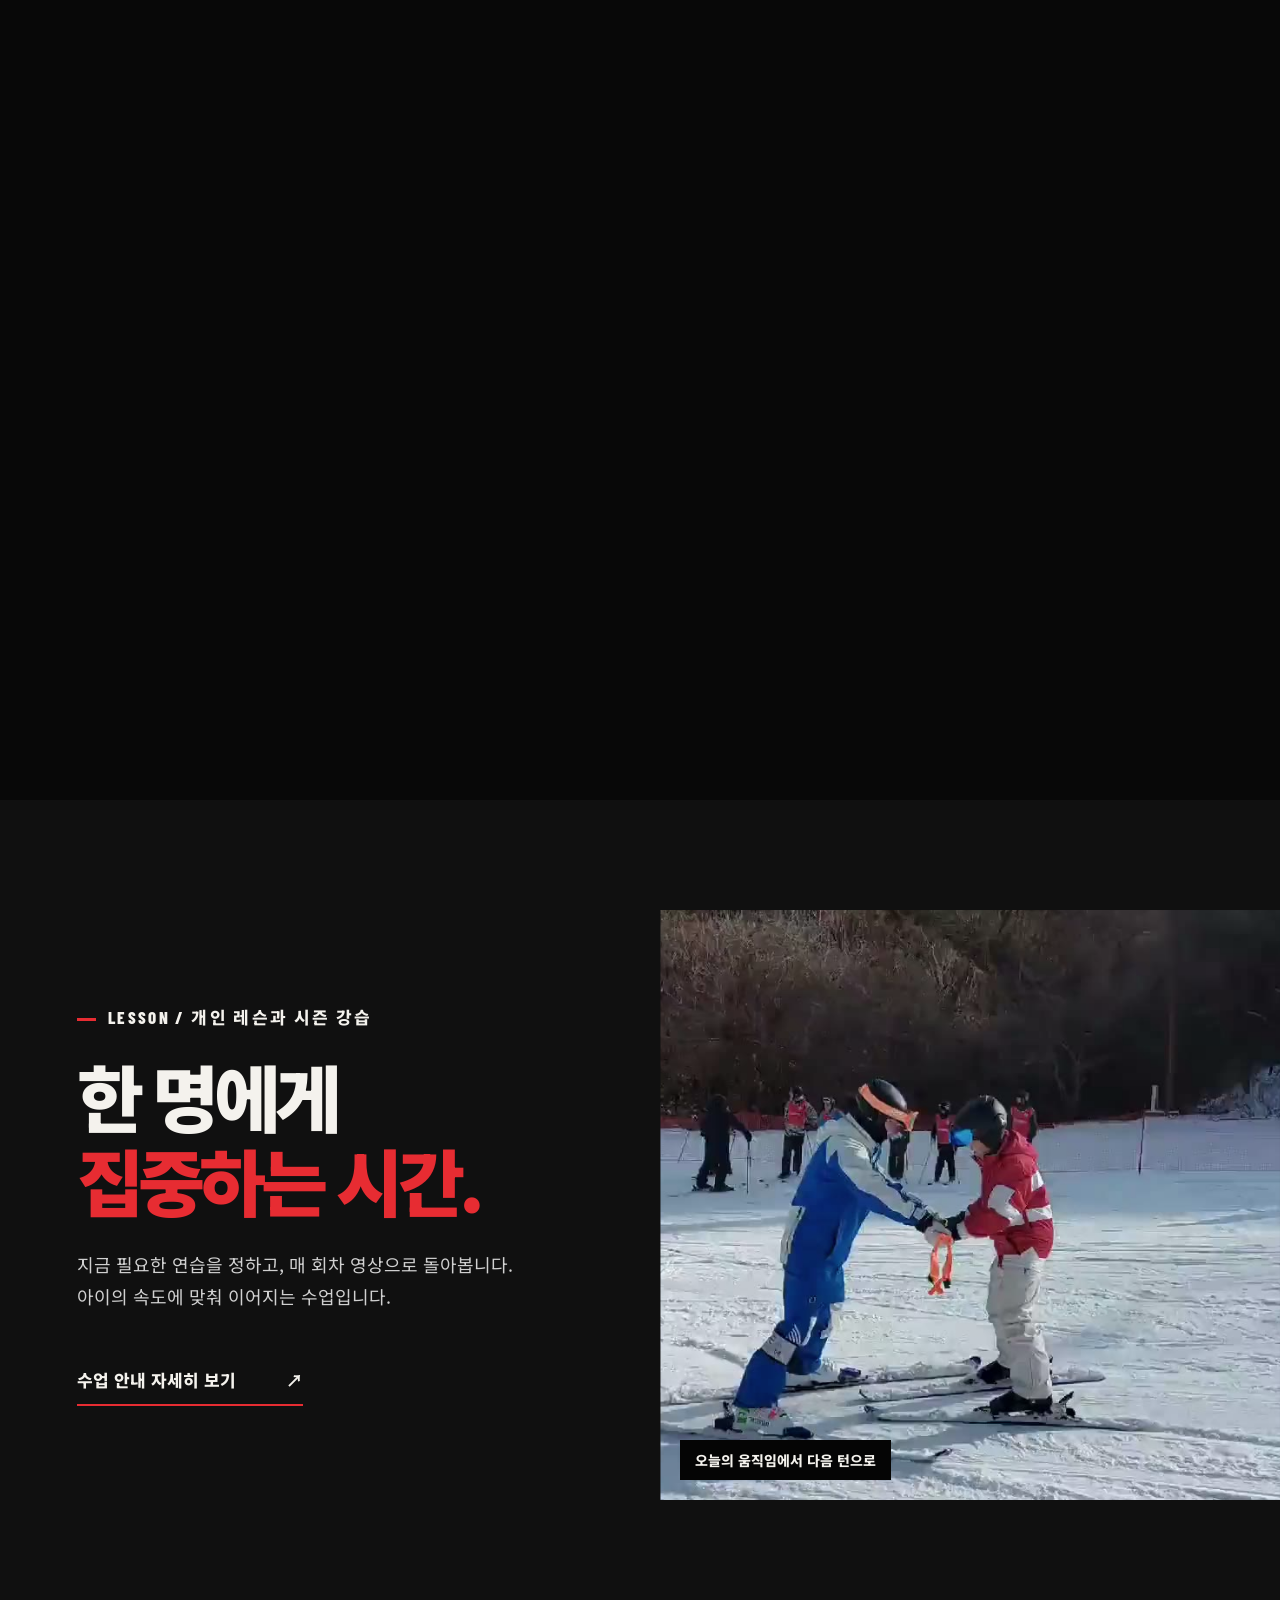
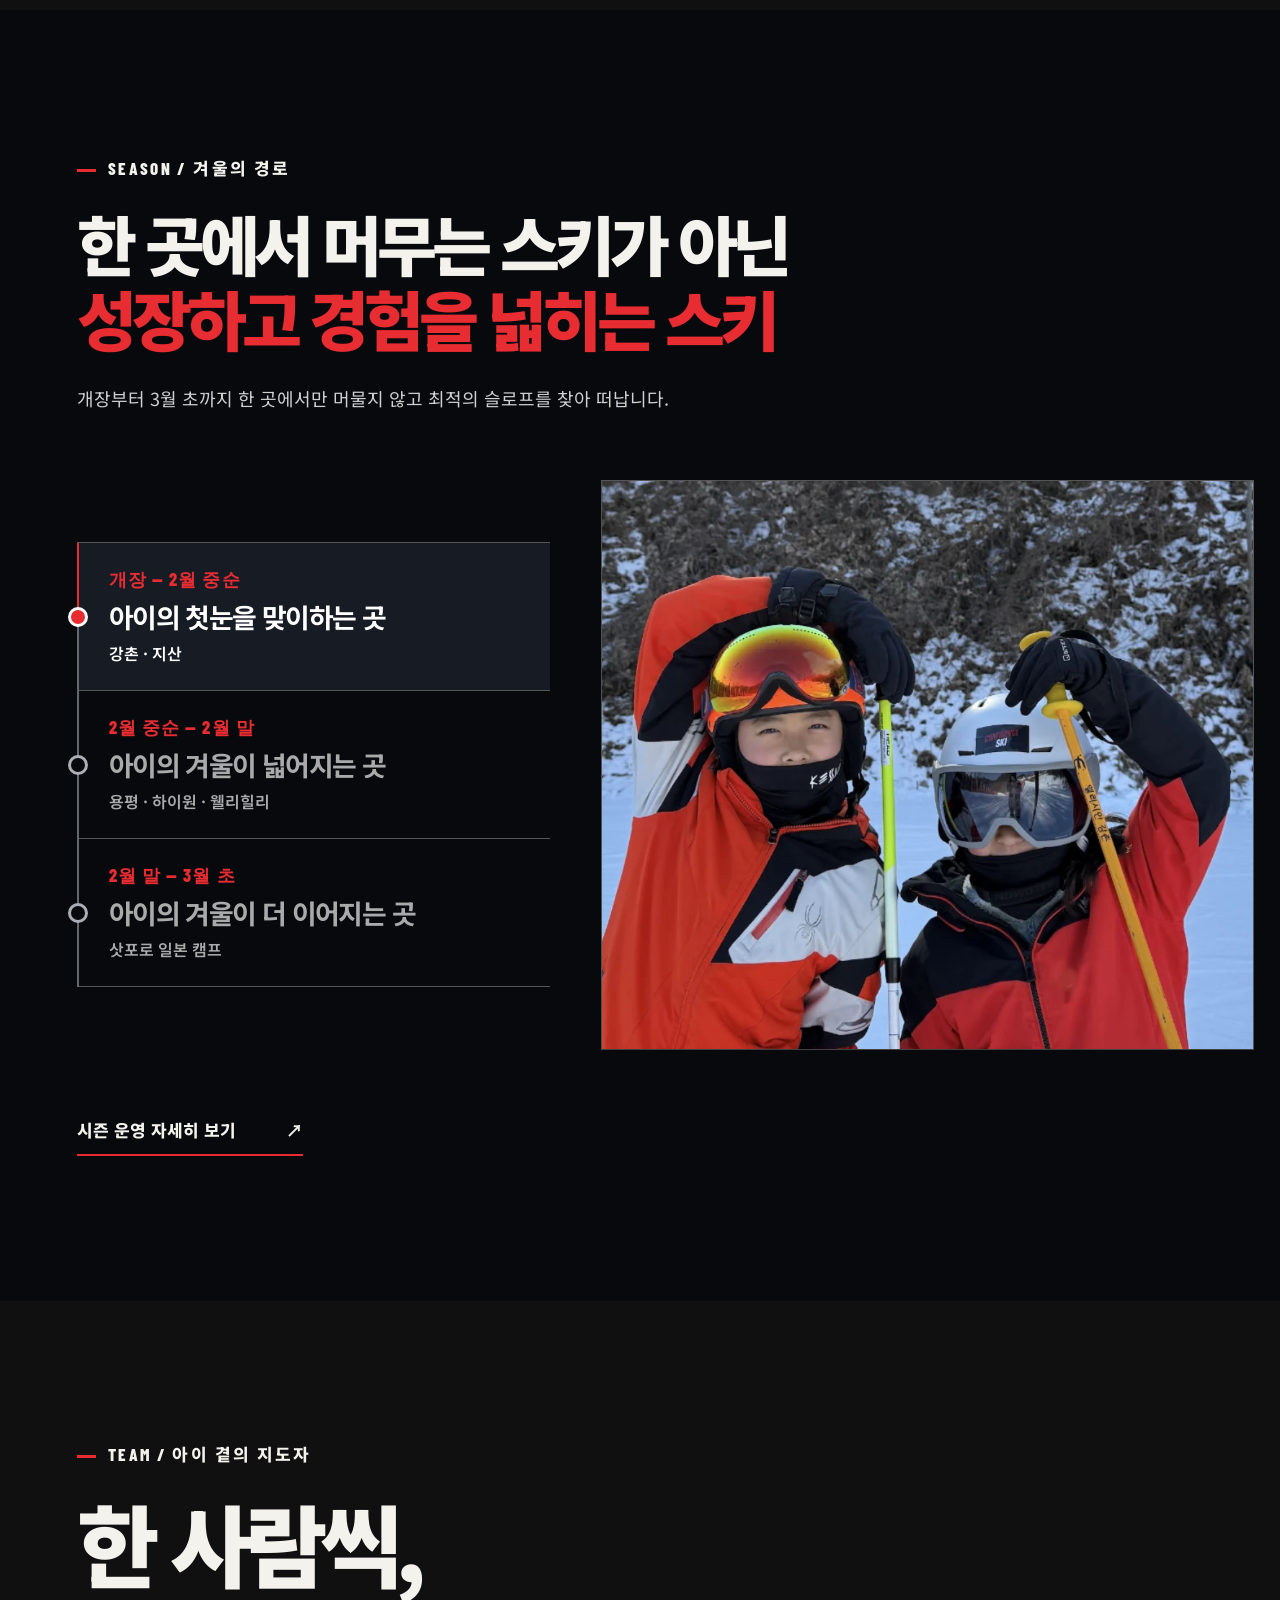
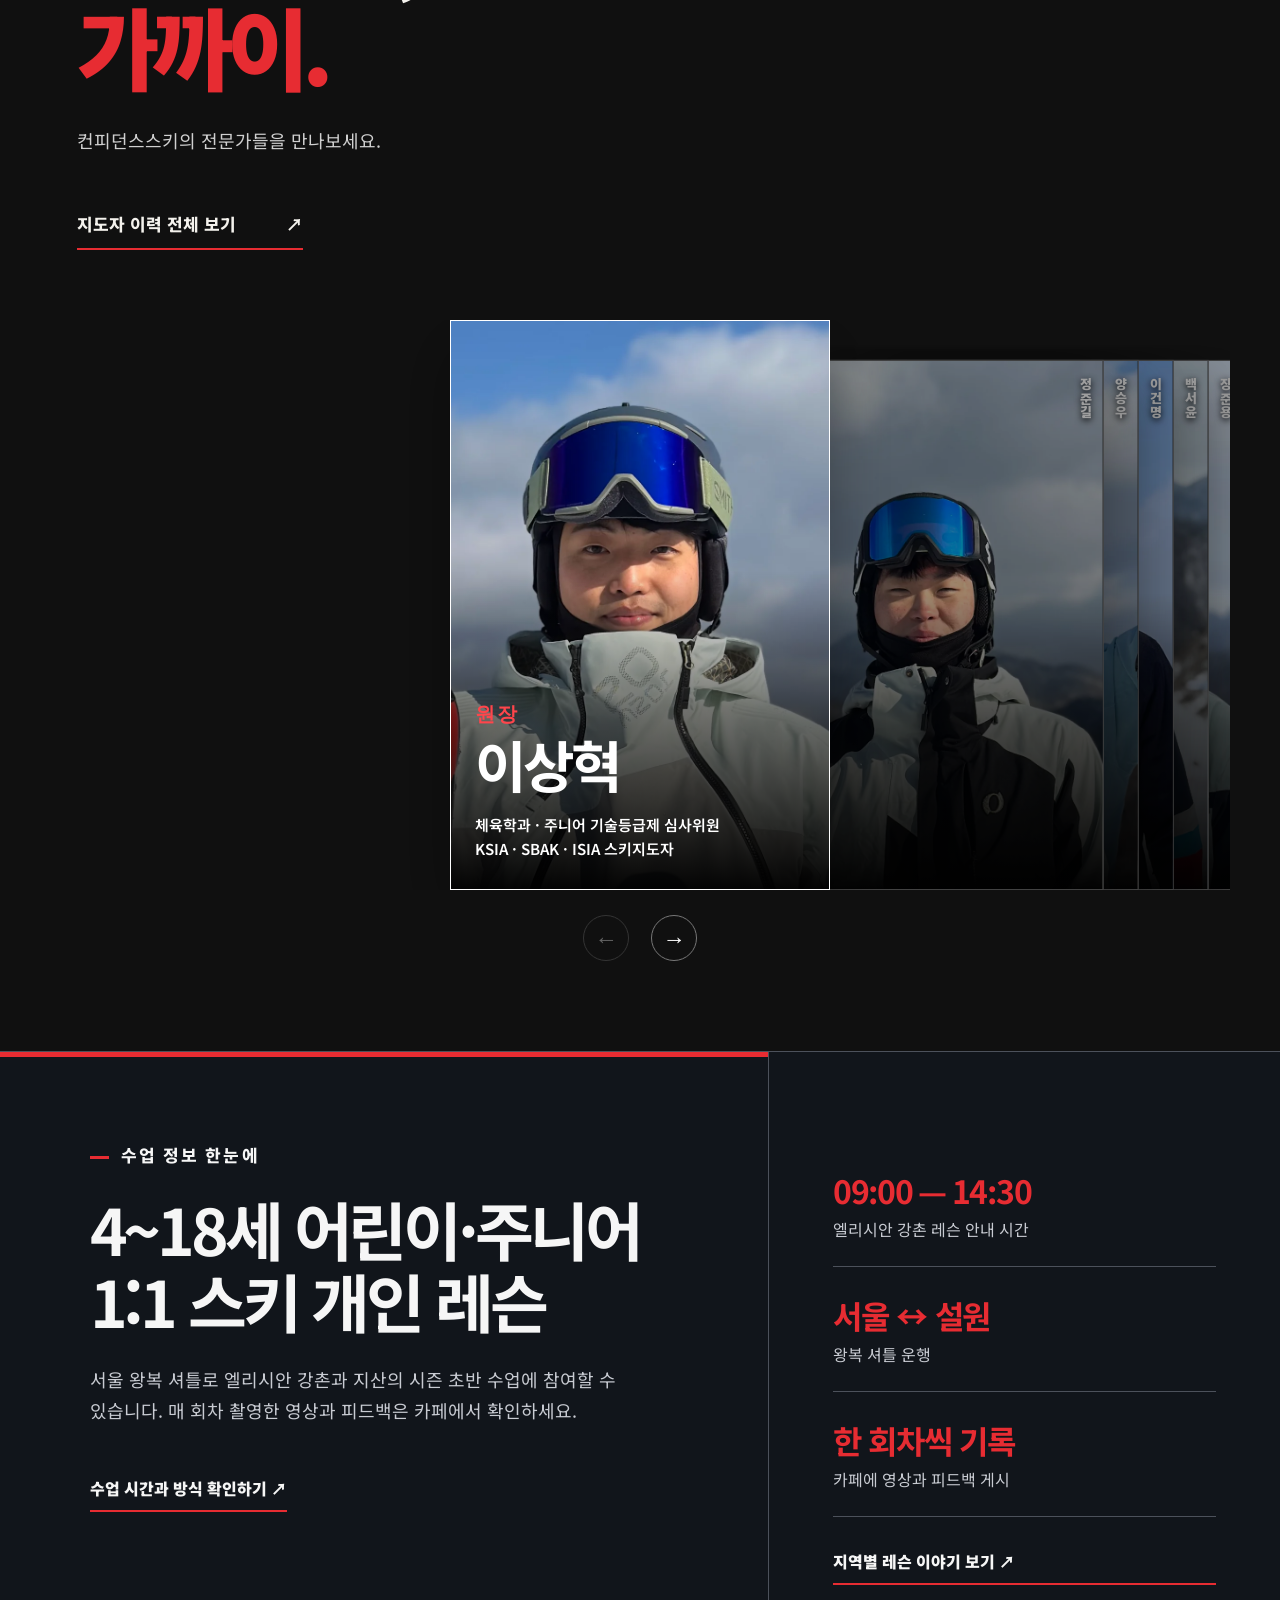
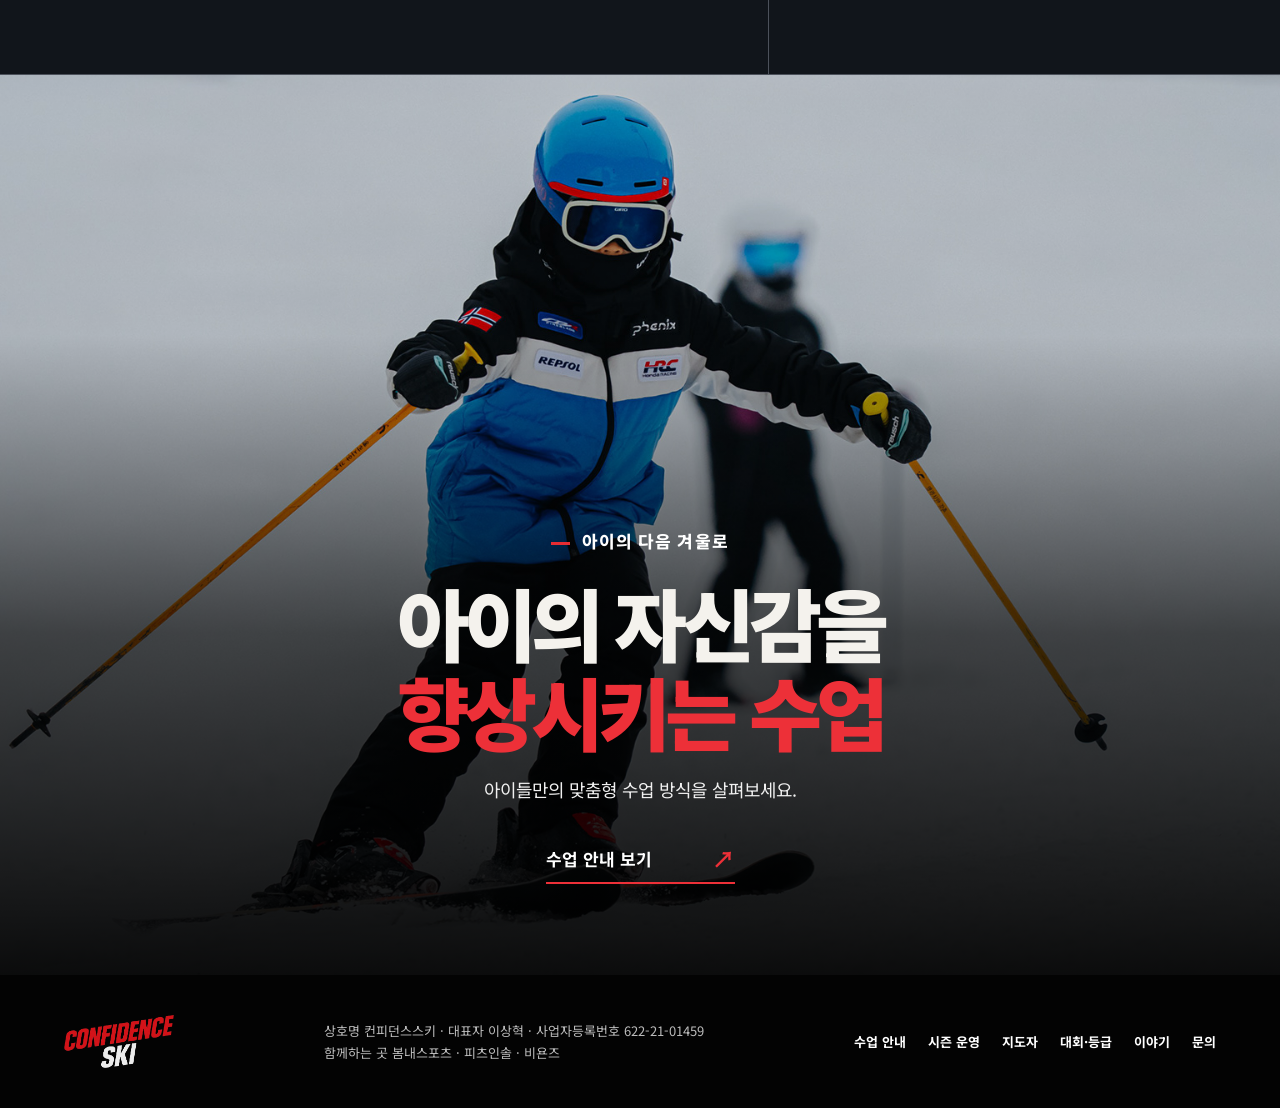
==== commit f9c4a0e3: "Add files via upload" ====
--- a/index.html
+++ b/index.html
@@ -1,11 +1,11 @@
 <!doctype html>
 <html lang="ko">
-<head><meta charset="utf-8"><meta name="viewport" content="width=device-width,initial-scale=1"><meta name="description" content="컨피던스스키는 주니어 스키 개인 레슨과 시즌 강습을 운영합니다. 아이의 움직임에 맞춘 수업, 매 회차 영상 촬영과 피드백, 시즌 운영 흐름과 지도자를 살펴보세요."><meta name="theme-color" content="#050505"><meta name="robots" content="index,follow,max-image-preview:large"><link rel="canonical" href="https://confidenceski.vercel.app/"><link rel="icon" type="image/svg+xml" href="favicon.svg"><link rel="icon" type="image/png" href="assets/logo.png"><meta property="og:type" content="website"><meta property="og:locale" content="ko_KR"><meta property="og:site_name" content="컨피던스스키"><meta property="og:title" content="컨피던스스키 | 아이의 속도에 맞춘 주니어 스키 레슨"><meta property="og:description" content="컨피던스스키는 주니어 스키 개인 레슨과 시즌 강습을 운영합니다. 아이의 움직임에 맞춘 수업, 매 회차 영상 촬영과 피드백, 시즌 운영 흐름과 지도자를 살펴보세요."><meta property="og:url" content="https://confidenceski.vercel.app/"><meta property="og:image" content="https://confidenceski.vercel.app/assets/og-cover.jpg"><meta property="og:image:width" content="1200"><meta property="og:image:height" content="630"><meta property="og:image:alt" content="컨피던스스키 스키 강습 이미지"><meta name="twitter:card" content="summary_large_image"><meta name="twitter:title" content="컨피던스스키 | 아이의 속도에 맞춘 주니어 스키 레슨"><meta name="twitter:description" content="컨피던스스키는 주니어 스키 개인 레슨과 시즌 강습을 운영합니다. 아이의 움직임에 맞춘 수업, 매 회차 영상 촬영과 피드백, 시즌 운영 흐름과 지도자를 살펴보세요."><meta name="twitter:image" content="https://confidenceski.vercel.app/assets/og-cover.jpg"><script type="application/ld+json">{"@context":"https://schema.org","@graph":[{"@type":"Organization","@id":"https://confidenceski.vercel.app/#organization","name":"컨피던스스키","alternateName":"Confidence Ski Academy","url":"https://confidenceski.vercel.app/","logo":"https://confidenceski.vercel.app/assets/logo.png","sameAs":["https://pf.kakao.com/_xaxitrX"]},{"@type":"WebSite","@id":"https://confidenceski.vercel.app/#website","name":"컨피던스스키","url":"https://confidenceski.vercel.app/","publisher":{"@id":"https://confidenceski.vercel.app/#organization"}},{"@type":"WebPage","@id":"https://confidenceski.vercel.app/#webpage","url":"https://confidenceski.vercel.app/","name":"컨피던스스키","inLanguage":"ko-KR","isPartOf":{"@id":"https://confidenceski.vercel.app/#website"},"about":{"@id":"https://confidenceski.vercel.app/#organization"}}]}</script>
+<head><meta charset="utf-8"><meta name="viewport" content="width=device-width,initial-scale=1"><meta name="description" content="4~18세 주니어 스키 개인 레슨·시즌 강습. 아이의 속도에 맞춘 수업과 매 회차 영상 피드백."><meta name="naver-site-verification" content="2ff1b87a0ef66c6ad43697d4f49beaf46e3cd466"><meta name="theme-color" content="#050505"><meta name="robots" content="index,follow,max-image-preview:large"><link rel="canonical" href="https://confidenceski.vercel.app/"><link rel="icon" type="image/png" href="assets/logo.png"><link rel="apple-touch-icon" href="assets/logo.png"><meta property="og:type" content="website"><meta property="og:locale" content="ko_KR"><meta property="og:site_name" content="컨피던스스키"><meta property="og:title" content="컨피던스스키 | 4~18세 주니어 스키 개인 레슨"><meta property="og:description" content="4~18세 주니어 스키 개인 레슨·시즌 강습. 아이의 속도에 맞춘 수업과 매 회차 영상 피드백."><meta property="og:url" content="https://confidenceski.vercel.app/"><meta property="og:image" content="https://confidenceski.vercel.app/assets/og-cover.jpg"><meta property="og:image:width" content="1200"><meta property="og:image:height" content="630"><meta property="og:image:alt" content="컨피던스스키 주니어 스키 강습"><meta name="twitter:card" content="summary_large_image"><meta name="twitter:title" content="컨피던스스키 | 4~18세 주니어 스키 개인 레슨"><meta name="twitter:description" content="4~18세 주니어 스키 개인 레슨·시즌 강습. 아이의 속도에 맞춘 수업과 매 회차 영상 피드백."><meta name="twitter:image" content="https://confidenceski.vercel.app/assets/og-cover.jpg"><script type="application/ld+json">{"@context":"https://schema.org","@graph":[{"@type":"LocalBusiness","@id":"https://confidenceski.vercel.app/#business","name":"컨피던스스키","alternateName":"Confidence Ski Academy","url":"https://confidenceski.vercel.app/","logo":"https://confidenceski.vercel.app/assets/logo.png","image":"https://confidenceski.vercel.app/assets/og-cover.jpg","description":"4~18세 어린이와 주니어를 위한 스키 개인 레슨과 시즌 강습","areaServed":[{"@type":"AdministrativeArea","name":"서울특별시"},{"@type":"Place","name":"엘리시안 강촌"},{"@type":"Place","name":"지산리조트"},{"@type":"Place","name":"용평리조트"},{"@type":"Place","name":"하이원리조트"},{"@type":"Place","name":"웰리힐리파크"}],"contactPoint":{"@type":"ContactPoint","contactType":"고객 상담","url":"https://pf.kakao.com/_xaxitrX","availableLanguage":"ko"},"sameAs":["https://pf.kakao.com/_xaxitrX"],"employee":[{"@type":"Person","name":"이상혁","jobTitle":"원장","worksFor":{"@id":"https://confidenceski.vercel.app/#business"},"hasCredential":[{"@type":"EducationalOccupationalCredential","name":"KSIA 스키지도자"},{"@type":"EducationalOccupationalCredential","name":"SBAK 스키지도자"},{"@type":"EducationalOccupationalCredential","name":"ISIA 스키지도자"},{"@type":"EducationalOccupationalCredential","name":"생활체육지도자"}]},{"@type":"Person","name":"정준길","jobTitle":"수석 코치","worksFor":{"@id":"https://confidenceski.vercel.app/#business"},"hasCredential":[{"@type":"EducationalOccupationalCredential","name":"KSIA 스키지도자"},{"@type":"EducationalOccupationalCredential","name":"SBAK 스키지도자"}]},{"@type":"Person","name":"양승우","jobTitle":"수석 코치","worksFor":{"@id":"https://confidenceski.vercel.app/#business"},"hasCredential":[{"@type":"EducationalOccupationalCredential","name":"KSIA 스키지도자"},{"@type":"EducationalOccupationalCredential","name":"SBAK 스키지도자"}]},{"@type":"Person","name":"이건명","jobTitle":"코치","worksFor":{"@id":"https://confidenceski.vercel.app/#business"},"hasCredential":[{"@type":"EducationalOccupationalCredential","name":"KSIA 스키지도자"},{"@type":"EducationalOccupationalCredential","name":"SBAK 스키지도자"}]},{"@type":"Person","name":"백서윤","jobTitle":"코치","worksFor":{"@id":"https://confidenceski.vercel.app/#business"}},{"@type":"Person","name":"장준용","jobTitle":"코치","worksFor":{"@id":"https://confidenceski.vercel.app/#business"},"hasCredential":[{"@type":"EducationalOccupationalCredential","name":"KSIA 스키지도자"},{"@type":"EducationalOccupationalCredential","name":"SBAK 스키지도자"}]}]},{"@type":"WebSite","@id":"https://confidenceski.vercel.app/#website","name":"컨피던스스키","url":"https://confidenceski.vercel.app/","publisher":{"@id":"https://confidenceski.vercel.app/#business"},"inLanguage":"ko-KR"},{"@type":"WebPage","@id":"https://confidenceski.vercel.app/#webpage","url":"https://confidenceski.vercel.app/","name":"컨피던스스키 | 4~18세 주니어 스키 개인 레슨","isPartOf":{"@id":"https://confidenceski.vercel.app/#website"},"inLanguage":"ko-KR"}]}</script>
 
-  <title>컨피던스스키 | 아이의 속도에 맞춘 주니어 스키 레슨</title>
+  <title>컨피던스스키 | 4~18세 주니어 스키 개인 레슨</title>
   <link rel="preconnect" href="https://fonts.googleapis.com"><link rel="preconnect" href="https://fonts.gstatic.com" crossorigin>
   <link href="https://fonts.googleapis.com/css2?family=Barlow+Condensed:wght@600;700;800;900&family=Noto+Sans+KR:wght@400;500;600;700;800;900&display=swap" rel="stylesheet">
-  <link rel="stylesheet" href="experience.css"><link rel="stylesheet" href="scene-transitions.css"><link rel="stylesheet" href="refinements.css"><link rel="stylesheet" href="experience-motion.css"><link rel="stylesheet" href="page-handoff.css"><link rel="stylesheet" href="mobile-cinematic.css"><link rel="stylesheet" href="site-polish.css"><script>document.documentElement.classList.add('js');if(location.hash&&location.hash!=='#prologue')document.documentElement.classList.add('skip-opening')</script>
+  <link rel="stylesheet" href="site-main.css"><script>document.documentElement.classList.add('js');if(location.hash&&location.hash!=='#prologue')document.documentElement.classList.add('skip-opening')</script>
 </head>
 <body>
   <a class="skip" href="#prologue">본문으로 이동</a>
@@ -13,29 +13,30 @@
   <main>
     <div class="prologue" id="prologue"><div class="prologue-stage"><div class="scroll-cue" aria-hidden="true"><span>계속 스크롤해 이야기를 이어보세요</span><i><b id="scroll-cue-fill"></b></i></div>
       <section class="moment moment-first is-active" data-moment="0" aria-labelledby="first-title">
-        <video class="moment-video" autoplay muted loop playsinline preload="auto" poster="assets/hero.jpg" aria-hidden="true"><source src="assets/lesson-film.mp4" type="video/mp4"></video><div class="moment-scrim"></div>
-        <div class="first-copy"><p class="micro reveal">CONFIDENCE SKI ACADEMY</p><h1 id="first-title"><span class="reveal">수업의 속도를</span><span class="reveal ink-outline">아이의 속도에 맞게</span></h1><p class="first-caption reveal">주니어 스키 개인 레슨 · 시즌 강습</p></div><span class="scroll-mark">SCROLL TO DISCOVER <i></i></span>
+        <video class="moment-video" autoplay muted loop playsinline preload="metadata" poster="assets/hero.jpg" aria-hidden="true"><source src="assets/lesson-film-web.mp4" type="video/mp4"></video><div class="moment-scrim"></div>
+        <div class="first-copy"><p class="micro reveal">CONFIDENCE SKI ACADEMY</p><h1 id="first-title"><span class="reveal">수업의 속도를</span> <span class="reveal ink-outline">아이의 속도에 맞게</span></h1><p class="first-caption reveal">주니어 스키 개인 레슨 · 시즌 강습</p></div><span class="scroll-mark">SCROLL TO DISCOVER <i></i></span>
       </section>
-      <section class="moment moment-question" data-moment="1" aria-labelledby="question-title" aria-hidden="true"><div class="question-rail" aria-hidden="true"></div><div class="question-copy"><p class="micro reveal">학부모의 첫 질문</p><h2 id="question-title"><span class="reveal">우리 아이를</span><span class="reveal question-em">어디에 맡길까.</span></h2><p class="reveal">처음 만나는 설원일수록, 누가 아이의 속도를 보고 있는지 궁금합니다.</p></div></section>
-      <section class="moment moment-answer" data-moment="2" aria-labelledby="answer-title" aria-hidden="true"><div class="answer-photo"><img src="assets/lesson.webp" width="1170" height="642" alt="지도자가 아이의 움직임을 살피며 진행하는 강습"></div><div class="answer-copy"><p class="micro reveal">아이 한 명을 보는 방법</p><h2 id="answer-title"><span class="reveal">같은 진도보다</span><span class="reveal red">지금의 움직임.</span></h2><p class="reveal">정해진 커리큘럼에 아이를 맞추지 않습니다. 오늘 필요한 연습을 아이의 실력과 속도에 맞춰 정합니다.</p><div class="answer-rule reveal"><span>개인 레슨</span><span>시즌 강습</span></div></div></section>
-      <section class="moment moment-proof" data-moment="3" aria-labelledby="proof-title" aria-hidden="true"><div class="proof-backdrop"><img src="assets/stage2.webp" width="1400" height="788" alt=""></div><div class="proof-rail" aria-hidden="true"></div><div class="proof-copy"><p class="micro reveal">성장의 기록</p><h2 id="proof-title"><span class="reveal">아이의 성장 과정을</span><span class="reveal red">전문가의 피드백과 함께</span></h2><p class="reveal">매 회차 영상을 촬영하고 피드백을 전합니다.<br>아이가 어떻게 탔는지 함께 돌아봅니다.</p><strong class="proof-stat reveal"><b aria-label="80퍼센트"><span data-count-to="80" aria-hidden="true">80</span>%</b><span>5시즌 연속<br>재등록률 80% 이상</span></strong></div></section>
-      <section class="moment moment-gateway" data-moment="4" aria-labelledby="gateway-title" aria-hidden="true"><video class="moment-video" autoplay muted loop playsinline preload="metadata" poster="assets/slope.jpg" aria-hidden="true"><source src="assets/slope-film.mp4" type="video/mp4"></video><div class="moment-scrim"></div><div class="gateway-copy"><p class="micro reveal">CONFIDENCE SKI ACADEMY</p><h2 id="gateway-title"><span class="reveal">겨울 속 자신감이</span><span class="reveal red">아이의 자신감으로</span></h2><button class="enter-button reveal" type="button" id="enter-site"><span class="button-label">자녀의 자신감을<br>컨피던스스키에서</span> <span aria-hidden="true">↗</span></button></div></section>
+      <section class="moment moment-question" data-moment="1" aria-labelledby="question-title" aria-hidden="true"><div class="question-rail" aria-hidden="true"></div><div class="question-copy"><p class="micro reveal">학부모의 첫 질문</p><h2 id="question-title"><span class="reveal">우리 아이를</span> <span class="reveal question-em">어디에 맡길까.</span></h2><p class="reveal">처음 만나는 설원일수록, 누가 아이의 속도를 보고 있는지 궁금합니다.</p></div></section>
+      <section class="moment moment-answer" data-moment="2" aria-labelledby="answer-title" aria-hidden="true"><div class="answer-photo"><img src="assets/lesson.webp" width="1170" height="642" alt="지도자가 아이의 움직임을 살피며 진행하는 강습"></div><div class="answer-copy"><p class="micro reveal">아이 한 명을 보는 방법</p><h2 id="answer-title"><span class="reveal">같은 진도보다</span> <span class="reveal red">지금의 움직임.</span></h2><p class="reveal">정해진 커리큘럼에 아이를 맞추지 않습니다. 오늘 필요한 연습을 아이의 실력과 속도에 맞춰 정합니다.</p><div class="answer-rule reveal"><span>개인 레슨</span><span>시즌 강습</span></div></div></section>
+      <section class="moment moment-proof" data-moment="3" aria-labelledby="proof-title" aria-hidden="true"><div class="proof-backdrop"><img src="assets/stage2.webp" width="1400" height="788" alt="컨피던스스키 시즌 강습 현장"></div><div class="proof-rail" aria-hidden="true"></div><div class="proof-copy"><p class="micro reveal">성장의 기록</p><h2 id="proof-title"><span class="reveal">아이의 성장 과정을</span> <span class="reveal red">전문가의 피드백과 함께</span></h2><p class="reveal">매 회차 영상을 촬영하고 피드백을 전합니다.<br>아이가 어떻게 탔는지 함께 돌아봅니다.</p><strong class="proof-stat reveal"><b aria-label="80퍼센트"><span data-count-to="80" aria-hidden="true">80</span>%</b><span>5시즌 연속<br>재등록률 80% 이상</span></strong></div></section>
+      <section class="moment moment-gateway" data-moment="4" aria-labelledby="gateway-title" aria-hidden="true"><video class="moment-video" muted loop playsinline preload="none" poster="assets/slope.jpg" aria-hidden="true"><source data-src="assets/slope-film-web.mp4" type="video/mp4"></video><div class="moment-scrim"></div><div class="gateway-copy"><p class="micro reveal">CONFIDENCE SKI ACADEMY</p><h2 id="gateway-title"><span class="reveal">겨울 속 자신감이</span> <span class="reveal red">아이의 자신감으로</span></h2><button class="enter-button reveal" type="button" id="enter-site"><span class="button-label">자녀의 자신감을<br>컨피던스스키에서</span> <span aria-hidden="true">↗</span></button></div><span class="gateway-swipe-cue" aria-hidden="true">아래로 스와이프<i><b></b></i></span></section>
+      <div class="gateway-runway" aria-hidden="true"></div>
     </div></div>
-    <div class="page-two-veil" aria-hidden="true"><img src="assets/logo.png" alt=""><span></span></div>
+    <div class="page-two-veil" aria-hidden="true"><img src="assets/logo.png" alt="컨피던스스키 로고"><span></span></div>
     <section class="logo-interlude" aria-label="컨피던스스키 로고"><span aria-hidden="true"></span><img src="assets/logo.png" alt="컨피던스스키"></section>
-    <header class="chapter-header" id="academy"><a href="#academy" class="brand" aria-label="컨피던스스키 안내로"><img src="assets/logo.png" alt="컨피던스스키"></a><nav class="header-links" aria-label="페이지 메뉴"><a href="#prologue">홈</a><a href="lesson.html">수업 안내</a><a href="season.html">시즌 운영</a><a href="coaches.html">지도자</a><a class="header-contact" href="https://pf.kakao.com/_xaxitrX" target="_blank" rel="noopener">상담하기 ↗</a></nav><button type="button" class="menu-toggle" aria-label="메뉴 열기" aria-expanded="false"><span></span><span></span></button></header>
+    <header class="chapter-header" id="academy"><a href="#academy" class="brand" aria-label="컨피던스스키 안내로"><img src="assets/logo.png" alt="컨피던스스키"></a><nav class="header-links" aria-label="페이지 메뉴"><a href="#prologue">홈</a><a href="lesson">수업 안내</a><a href="season">시즌 운영</a><a href="coaches">지도자</a><a href="race">대회·등급</a><a href="blog">이야기</a><a href="contact">문의</a><a class="header-contact" href="https://pf.kakao.com/_xaxitrX" target="_blank" rel="noopener">상담하기 ↗</a></nav><button type="button" class="menu-toggle" aria-label="메뉴 열기" aria-expanded="false"><span></span><span></span></button></header>
 
-    <section class="chapter-hero observe" aria-labelledby="chapter-title"><div class="chapter-visual"><img src="assets/stage1.webp" alt="컨피던스스키 시즌 강습 장면"></div><div class="chapter-copy"><p class="micro">CONFIDENCE SKI / THE ACADEMY</p><h2 id="chapter-title"><span>성장의 기준은</span><em>아이에게 있습니다.</em></h2><p>아이들이 최우선이 되는 아카데미. 한 번의 수업부터 겨울을 함께하는 시간까지, 아이를 보고 다음 걸음을 정합니다.</p><a class="text-link" href="lesson.html">수업 방식 살펴보기 <span>↗</span></a></div></section>
+    <section class="chapter-hero observe" aria-labelledby="chapter-title"><div class="chapter-visual"><img src="assets/stage1.webp" alt="컨피던스스키 시즌 강습 장면"></div><div class="chapter-copy"><p class="micro">CONFIDENCE SKI / THE ACADEMY</p><h2 id="chapter-title"><span>성장의 기준은</span> <em>아이에게 있습니다.</em></h2><p>아이들이 최우선이 되는 아카데미. 한 번의 수업부터 겨울을 함께하는 시간까지, 아이를 보고 다음 걸음을 정합니다.</p><a class="text-link" href="lesson">수업 방식 살펴보기 <span>↗</span></a></div></section>
 
-    <section class="lesson-feature observe" id="lesson-feature" aria-labelledby="feature-title"><div class="feature-side"><p class="micro">LESSON / 개인 레슨과 시즌 강습</p><h2 id="feature-title">한 명에게<br><em>집중하는 시간.</em></h2><p>지금 필요한 연습을 정하고, 매 회차 영상으로 돌아봅니다. 아이의 속도에 맞춰 이어지는 수업입니다.</p><a class="text-link" href="lesson.html">수업 안내 자세히 보기 <span>↗</span></a></div><div class="feature-media"><img src="assets/hero.jpg" alt="컨피던스스키 실제 강습 장면"><span>오늘의 움직임에서 다음 턴으로</span></div></section>
+    <section class="lesson-feature observe" id="lesson-feature" aria-labelledby="feature-title"><div class="feature-side"><p class="micro">LESSON / 개인 레슨과 시즌 강습</p><h2 id="feature-title">한 명에게<br> <em>집중하는 시간.</em></h2><p>지금 필요한 연습을 정하고, 매 회차 영상으로 돌아봅니다. 아이의 속도에 맞춰 이어지는 수업입니다.</p><a class="text-link" href="lesson">수업 안내 자세히 보기 <span>↗</span></a></div><div class="feature-media"><img src="assets/hero.jpg" alt="컨피던스스키 실제 강습 장면"><span>오늘의 움직임에서 다음 턴으로</span></div></section>
 
-    <section class="season-feature observe" id="season-feature" aria-labelledby="season-feature-title"><div class="season-header"><p class="micro">SEASON / 겨울의 경로</p><h2 id="season-feature-title">한 곳에서 머무는<span class="mobile-break"><br></span> 스키가 아닌<br><em>성장하고 경험을<span class="mobile-break"><br></span> 넓히는 스키</em></h2><p>개장부터 3월 초까지 한 곳에서만 머물지 않고 최적의 슬로프를 찾아 떠납니다.</p></div><div class="season-body"><div class="season-steps" role="tablist" aria-label="시즌 운영 단계"><button role="tab" aria-selected="true" data-season="0"><small>개장 — 2월 중순</small><strong><span class="narrow-segment">아이의 첫눈을</span> <span class="narrow-segment">맞이하는 곳</span></strong><span>강촌 · 지산</span></button><button role="tab" aria-selected="false" data-season="1"><small>2월 중순 — 2월 말</small><strong><span class="narrow-segment">아이의 겨울이</span> <span class="narrow-segment">넓어지는 곳</span></strong><span>용평 · 하이원 · 웰리힐리</span></button><button role="tab" aria-selected="false" data-season="2"><small>2월 말 — 3월 초</small><strong><span class="narrow-segment">아이의 겨울이 더</span> <span class="narrow-segment">이어지는 곳</span></strong><span>삿포로 일본 캠프</span></button></div><div class="season-image"><img id="season-image" src="assets/stage1.webp" alt="강촌·지산 시즌 운영 사진"></div></div><a class="text-link" href="season.html">시즌 운영 자세히 보기 <span>↗</span></a></section>
+    <section class="season-feature observe" id="season-feature" aria-labelledby="season-feature-title"><div class="season-header"><p class="micro">SEASON / 겨울의 경로</p><h2 id="season-feature-title">한 곳에서 머무는<span class="mobile-break"><br> </span> 스키가 아닌<br> <em>성장하고 경험을<span class="mobile-break"><br> </span> 넓히는 스키</em></h2><p>개장부터 3월 초까지 한 곳에서만 머물지 않고 최적의 슬로프를 찾아 떠납니다.</p></div><div class="season-body"><div class="season-steps" role="tablist" aria-label="시즌 운영 단계"><button role="tab" aria-selected="true" data-season="0"><small>개장 — 2월 중순</small><strong><span class="narrow-segment">아이의 첫눈을</span> <span class="narrow-segment">맞이하는 곳</span></strong><span>강촌 · 지산</span></button><button role="tab" aria-selected="false" data-season="1"><small>2월 중순 — 2월 말</small><strong><span class="narrow-segment">아이의 겨울이</span> <span class="narrow-segment">넓어지는 곳</span></strong><span>용평 · 하이원 · 웰리힐리</span></button><button role="tab" aria-selected="false" data-season="2"><small>2월 말 — 3월 초</small><strong><span class="narrow-segment">아이의 겨울이 더</span> <span class="narrow-segment">이어지는 곳</span></strong><span>삿포로 일본 캠프</span></button></div><div class="season-image"><img id="season-image" src="assets/stage1.webp" alt="강촌·지산 시즌 운영 사진"></div></div><a class="text-link" href="season">시즌 운영 자세히 보기 <span>↗</span></a></section>
 
-    <section class="coach-feature observe" id="coach-feature" aria-labelledby="coach-feature-title"><div class="coach-heading"><p class="micro">TEAM / 아이 곁의 지도자</p><h2 id="coach-feature-title">한 사람씩,<br><em>가까이.</em></h2><p>컨피던스스키의 전문가들을 만나보세요.</p><a class="text-link" href="coaches.html">지도자 이력 전체 보기 <span>↗</span></a></div><div class="coach-deck" aria-label="지도자 카드"><button class="stack-card is-active" type="button" data-coach="0" aria-pressed="true"><img src="assets/coach-director.webp" alt=""><span class="card-shade"></span><span class="card-content"><small>원장</small><strong>이상혁</strong><span>체육학과 · 주니어 기술등급제 심사위원<br>KSAI · SBAK · ISIA 스키지도자</span></span></button><button class="stack-card" type="button" data-coach="1" aria-pressed="false"><img src="assets/coach-jjg.webp" alt=""><span class="card-shade"></span><span class="card-content"><small>수석 코치</small><strong>정준길</strong><span>체육학과 · 만 16세 지도자 자격 획득<br>컨피던스스키 아카데미 4년 차</span></span></button><button class="stack-card" type="button" data-coach="2" aria-pressed="false"><img src="assets/coach-ysw.webp" alt=""><span class="card-shade"></span><span class="card-content"><small>수석 코치</small><strong>양승우</strong><span>레저스포츠학과 · 아카데미 4년 차<br>양지파인리조트 패트롤 · 스타힐 스키학교</span></span></button><button class="stack-card" type="button" data-coach="3" aria-pressed="false"><img src="assets/coach-lgm.webp" alt=""><span class="card-shade"></span><span class="card-content"><small>코치</small><strong>이건명</strong><span>체육교육학과 · 아카데미 3년 차<br>스타힐 스키학교</span></span></button><button class="stack-card" type="button" data-coach="4" aria-pressed="false"><img src="assets/coach-bsy.webp" alt=""><span class="card-shade"></span><span class="card-content"><small>코치</small><strong>백서윤</strong><span>알파인 선수 출신<br>주니어 기선전 2위 · 각종 대회 다수 입상</span></span></button><button class="stack-card" type="button" data-coach="5" aria-pressed="false"><img src="assets/coach-jjy.webp" alt=""><span class="card-shade"></span><span class="card-content"><small>코치</small><strong>장준용</strong><span>KSAI 스키지도자<br>SBAK 스키지도자</span></span></button></div><p class="coach-swipe-hint">좌우로 넘겨 지도자를 만나보세요</p><div class="deck-controls"><button type="button" id="deck-prev" aria-label="이전 지도자">←</button><button type="button" id="deck-next" aria-label="다음 지도자">→</button></div></section>
+    <section class="coach-feature observe" id="coach-feature" aria-labelledby="coach-feature-title"><div class="coach-heading"><p class="micro">TEAM / 아이 곁의 지도자</p><h2 id="coach-feature-title">한 사람씩,<br> <em>가까이.</em></h2><p>컨피던스스키의 전문가들을 만나보세요.</p><a class="text-link" href="coaches">지도자 이력 전체 보기 <span>↗</span></a></div><div class="coach-deck" aria-label="지도자 카드"><button class="stack-card is-active" type="button" data-coach="0" aria-pressed="true"><img src="assets/coach-director.webp" alt="이상혁 지도자 사진"><span class="card-shade"></span><span class="card-content"><small>원장</small><strong>이상혁</strong><span>체육학과 · 주니어 기술등급제 심사위원<br>KSIA · SBAK · ISIA 스키지도자</span></span></button><button class="stack-card" type="button" data-coach="1" aria-pressed="false"><img src="assets/coach-jjg.webp" alt="정준길 지도자 사진"><span class="card-shade"></span><span class="card-content"><small>수석 코치</small><strong>정준길</strong><span>체육학과 · 만 16세 지도자 자격 획득<br>컨피던스스키 아카데미 4년 차</span></span></button><button class="stack-card" type="button" data-coach="2" aria-pressed="false"><img src="assets/coach-ysw.webp" alt="양승우 지도자 사진"><span class="card-shade"></span><span class="card-content"><small>수석 코치</small><strong>양승우</strong><span>레저스포츠학과 · 아카데미 4년 차<br>양지파인리조트 패트롤 · 스타힐 스키학교</span></span></button><button class="stack-card" type="button" data-coach="3" aria-pressed="false"><img src="assets/coach-lgm.webp" alt="이건명 지도자 사진"><span class="card-shade"></span><span class="card-content"><small>코치</small><strong>이건명</strong><span>체육교육학과 · 아카데미 3년 차<br>스타힐 스키학교</span></span></button><button class="stack-card" type="button" data-coach="4" aria-pressed="false"><img src="assets/coach-bsy.webp" alt="백서윤 지도자 사진"><span class="card-shade"></span><span class="card-content"><small>코치</small><strong>백서윤</strong><span>알파인 선수 출신<br>주니어 기선전 2위 · 각종 대회 다수 입상</span></span></button><button class="stack-card" type="button" data-coach="5" aria-pressed="false"><img src="assets/coach-jjy.webp" alt="장준용 지도자 사진"><span class="card-shade"></span><span class="card-content"><small>코치</small><strong>장준용</strong><span>KSIA 스키지도자<br>SBAK 스키지도자</span></span></button></div><p class="coach-swipe-hint">좌우로 넘겨 지도자를 만나보세요</p><div class="deck-controls"><button type="button" id="deck-prev" aria-label="이전 지도자">←</button><button type="button" id="deck-next" aria-label="다음 지도자">→</button></div></section>
 
-    <section class="close-feature observe" aria-labelledby="close-title"><img src="assets/child-skiing.jpg" alt="설원에서 스키를 타는 아이"><div><p class="micro">아이의 다음 겨울로</p><h2 id="close-title">아이의 자신감을<br><em>향상시키는 수업</em></h2><p>아이들만의 맞춤형 수업 방식을 살펴보세요.</p><a class="solid-link" href="lesson.html">수업 안내 보기 <span aria-hidden="true">↗</span></a></div></section>
+    <section class="facts-ribbon observe" aria-labelledby="facts-ribbon-title"><div class="facts-ribbon-main"><p class="micro">수업 정보 한눈에</p><h2 id="facts-ribbon-title">4~18세 어린이·주니어<br> 1:1 스키 개인 레슨</h2><p>서울 왕복 셔틀로 엘리시안 강촌과 지산의 시즌 초반 수업에 참여할 수 있습니다. 매 회차 촬영한 영상과 피드백은 카페에서 확인하세요.</p><a href="lesson">수업 시간과 방식 확인하기 ↗</a></div><div class="facts-ribbon-side"><p><strong>09:00 — 14:30</strong><span>엘리시안 강촌 레슨 안내 시간</span></p><p><strong>서울 ↔ 설원</strong><span>왕복 셔틀 운행</span></p><p><strong>한 회차씩 기록</strong><span>카페에 영상과 피드백 게시</span></p><a href="blog">지역별 레슨 이야기 보기 ↗</a></div></section><section class="close-feature observe" aria-labelledby="close-title"><img src="assets/child-skiing.jpg" alt="설원에서 스키를 타는 아이"><div><p class="micro">아이의 다음 겨울로</p><h2 id="close-title">아이의 자신감을<br> <em>향상시키는 수업</em></h2><p>아이들만의 맞춤형 수업 방식을 살펴보세요.</p><a class="solid-link" href="lesson">수업 안내 보기 <span aria-hidden="true">↗</span></a></div></section>
   </main>
-  <footer class="site-footer"><img src="assets/logo.png" alt="컨피던스스키"><div>상호명 컨피던스스키 · 대표자 이상혁 · 사업자등록번호 <span class="business-number">622-21-01459</span><br>함께하는 곳 봄내스포츠 · 피츠인솔 · 비욘즈</div><nav aria-label="하단 메뉴"><a href="lesson.html">수업 안내</a><a href="season.html">시즌 운영</a><a href="coaches.html">지도자</a></nav></footer>
+  <footer class="site-footer"><img src="assets/logo.png" alt="컨피던스스키"><div>상호명 컨피던스스키 · 대표자 이상혁 · 사업자등록번호 <span class="business-number">622-21-01459</span><br>함께하는 곳 봄내스포츠 · 피츠인솔 · 비욘즈</div><nav aria-label="하단 메뉴"><a href="lesson">수업 안내</a><a href="season">시즌 운영</a><a href="coaches">지도자</a><a href="race">대회·등급</a><a href="blog">이야기</a><a href="contact">문의</a></nav></footer>
   <script src="experience.js" defer></script>
 </body>
 </html>
--- a/site-main.css
+++ b/site-main.css
@@ -0,0 +1,622 @@
+:root{--black:#050505;--paper:#f4f2ed;--red:#e72c32;--line:#4e4e4e}
+*{box-sizing:border-box}html{scroll-behavior:smooth}body{margin:0;background:var(--black);color:var(--paper);font-family:'Noto Sans KR',sans-serif}button,a{font:inherit}button{cursor:pointer}a{color:inherit;text-decoration:none}img,video{display:block;max-width:100%}em{font-style:normal;color:var(--red)}.red{color:var(--red)}.skip{position:absolute;left:-999px;top:10px;z-index:10000;background:white;color:black;padding:10px}.skip:focus{left:10px}.micro{font-family:'Barlow Condensed','Noto Sans KR',sans-serif;font-weight:800;font-size:17px;letter-spacing:.14em;text-transform:uppercase;margin:0 0 25px}.micro::before{content:'';display:inline-block;background:var(--red);width:19px;height:3px;vertical-align:middle;margin-right:12px}
+.opening{position:fixed;inset:0;z-index:500;pointer-events:none;animation:opening-hide 0s 2.55s forwards}.opening-panel{position:absolute;background:#020202;width:50%;height:50%;animation-duration:.85s;animation-delay:1.62s;animation-timing-function:cubic-bezier(.73,0,.19,1);animation-fill-mode:forwards}.top-left{left:0;top:0;animation-name:open-tl}.top-right{right:0;top:0;animation-name:open-tr}.bottom-left{left:0;bottom:0;animation-name:open-bl}.bottom-right{right:0;bottom:0;animation-name:open-br}.opening-dot,.opening-horizontal,.opening-vertical{position:absolute;z-index:2;background:var(--red);left:50%;top:50%;transform:translate(-50%,-50%)}.opening-dot{width:10px;height:10px;border-radius:50%;animation:dot-sequence 2.48s forwards}.opening-horizontal{height:2px;width:100vw;transform:translate(-50%,-50%) scaleX(0);animation:horizontal-sequence 2.48s forwards}.opening-vertical{width:2px;height:100vh;transform:translate(-50%,-50%) scaleY(0);animation:vertical-sequence 2.48s forwards}@keyframes dot-sequence{0%,7%{opacity:0;scale:.4}15%,64%{opacity:1;scale:1}100%{opacity:0;scale:0}}@keyframes horizontal-sequence{0%,12%{opacity:0;transform:translate(-50%,-50%) scaleX(0)}37%,64%{opacity:1;transform:translate(-50%,-50%) scaleX(1)}100%{opacity:0;transform:translate(-50%,-50%) scaleX(0)}}@keyframes vertical-sequence{0%,34%{opacity:0;transform:translate(-50%,-50%) scaleY(0)}62%,64%{opacity:1;transform:translate(-50%,-50%) scaleY(1)}100%{opacity:0;transform:translate(-50%,-50%) scaleY(0)}}@keyframes open-tl{to{transform:translate(-102%,-102%)}}@keyframes open-tr{to{transform:translate(102%,-102%)}}@keyframes open-bl{to{transform:translate(-102%,102%)}}@keyframes open-br{to{transform:translate(102%,102%)}}@keyframes opening-hide{to{visibility:hidden}}
+.prologue{height:500svh;position:relative}.prologue-stage{position:sticky;top:0;height:100svh;overflow:hidden;isolation:isolate;background:#030303}.moment{position:absolute;inset:0;visibility:hidden;opacity:0;pointer-events:none;overflow:hidden;clip-path:inset(0 0 0 100%);background:#070707;transition:clip-path .8s cubic-bezier(.22,.75,.14,1),opacity .55s,visibility 0s}.prologue-stage.is-reverse .moment{clip-path:inset(0 100% 0 0)}.moment.is-active,.moment.is-leaving,.prologue-stage.is-reverse .moment.is-active,.prologue-stage.is-reverse .moment.is-leaving{visibility:visible;opacity:1;clip-path:inset(0)}.moment.is-active{z-index:2;pointer-events:auto}.moment.is-leaving{z-index:1}.moment:not(.is-active):not(.is-leaving){visibility:hidden;transition:clip-path .8s cubic-bezier(.22,.75,.14,1),opacity .55s,visibility 0s}.moment-video{position:absolute;inset:0;width:100%;height:100%;object-fit:cover;transform:scale(calc(1 + var(--drift,0)*.08));transition:transform .1s linear}.moment-scrim{position:absolute;inset:0;background:linear-gradient(90deg,rgba(0,0,0,.83),rgba(0,0,0,.34) 67%),linear-gradient(0deg,rgba(0,0,0,.55),transparent 45%)}.moment h1,.moment h2{font-size:clamp(68px,8.4vw,148px);line-height:1.09;letter-spacing:-.088em;font-weight:900;word-break:keep-all;margin:0}.moment h1 span,.moment h2 span{display:block}.moment p:not(.micro){font-size:clamp(19px,1.6vw,25px);line-height:1.65;word-break:keep-all;font-weight:600}.moment .reveal{opacity:0;transform:translateY(38px);transition:opacity .7s,transform .8s cubic-bezier(.2,.7,.2,1)}.moment.is-active .reveal{opacity:1;transform:translateY(0)}.moment.is-active .reveal:nth-child(2){transition-delay:.12s}.moment.is-active .reveal:nth-child(3){transition-delay:.24s}.moment-first .reveal{transition-delay:2.6s!important}.moment-first h1 .reveal:first-child{transition-delay:2.75s!important}.moment-first h1 .reveal:last-child{transition-delay:2.97s!important}.moment-first .first-caption{transition-delay:3.19s!important}.intro-done .moment-first .reveal{opacity:1;transform:none;transition-delay:0s!important}.moment-progress{position:absolute;z-index:20;left:clamp(25px,4vw,70px);bottom:38px;width:160px;height:2px;background:rgba(255,255,255,.5)}.moment-progress span{display:block;width:20%;height:100%;background:var(--red);transition:width .55s}.edge-number{position:absolute;right:clamp(28px,4vw,60px);bottom:28px;font:900 150px/.8 'Barlow Condensed',sans-serif;color:rgba(255,255,255,.08);letter-spacing:-.05em}.scroll-mark{position:absolute;right:clamp(30px,5vw,78px);bottom:40px;font:800 15px 'Barlow Condensed',sans-serif;letter-spacing:.17em;writing-mode:vertical-rl}.scroll-mark i{display:inline-block;width:1px;height:64px;background:var(--red);margin-top:17px}
+.moment-first .moment-video{object-position:center 49%}.moment-first .moment-scrim{background:linear-gradient(90deg,rgba(0,0,0,.86),rgba(0,0,0,.28) 78%),linear-gradient(0deg,rgba(0,0,0,.45),transparent 45%)}.first-copy{position:absolute;left:clamp(32px,8vw,145px);right:70px;top:50%;transform:translateY(-50%);max-width:1350px}.first-copy h1{font-size:clamp(70px,8.2vw,142px)}.ink-outline{-webkit-text-stroke:1.5px #fff;color:transparent}.first-caption{font-weight:700;letter-spacing:.015em;margin-top:43px}.moment-question .question-photo{position:absolute;inset:-5%;background:url('assets/slope.jpg') center/cover;filter:grayscale(.3);transform:scale(calc(1.04 + var(--drift,0)*.07));transition:transform .1s linear}.moment-question .moment-scrim{background:linear-gradient(90deg,rgba(0,0,0,.9),rgba(0,0,0,.24) 74%)}.question-copy{position:absolute;left:clamp(32px,8vw,145px);top:50%;transform:translateY(-50%);max-width:1250px}.question-em{color:var(--red)}.question-copy>p:last-child{max-width:600px;margin-top:35px}.moment-answer{display:grid;grid-template-columns:49% 51%;background:#0b0b0b}.answer-photo{height:100%;overflow:hidden;position:relative}.answer-photo img{height:100%;width:100%;object-fit:cover;object-position:55% center;transform:scale(calc(1.03 + var(--drift,0)*.06))}.answer-photo::after{content:'';position:absolute;inset:0;background:linear-gradient(90deg,transparent 70%,#0b0b0b)}.answer-copy{position:relative;align-self:center;padding:50px clamp(28px,5vw,90px) 50px 0;z-index:2}.answer-copy h2{font-size:clamp(55px,6.6vw,112px)}.answer-copy>p:not(.micro){max-width:700px;margin:28px 0}.answer-rule{display:flex;gap:28px;font-size:16px;font-weight:800;color:#c8c8c8;border-top:1px solid #777;padding-top:18px;width:max-content}.answer-rule span:first-child{color:var(--red)}.moment-proof .proof-backdrop{position:absolute;inset:0;background:linear-gradient(90deg,#050505 5%,rgba(5,5,5,.79) 58%,rgba(5,5,5,.15)),url('assets/stage2.webp') center/cover}.proof-copy{position:absolute;left:clamp(32px,8vw,145px);top:50%;transform:translateY(-50%);right:50px}.proof-copy>p:not(.micro){max-width:750px}.proof-stat{display:flex;align-items:center;gap:35px;width:max-content;border-top:2px solid var(--red);margin-top:40px;padding-top:15px}.proof-stat b{font:900 clamp(78px,9vw,145px)/.8 'Barlow Condensed',sans-serif;color:var(--red)}.proof-stat span{font-size:17px;line-height:1.6}.moment-gateway .moment-video{filter:saturate(.75)}.moment-gateway .moment-scrim{background:linear-gradient(90deg,rgba(0,0,0,.86),rgba(0,0,0,.32) 72%)}.gateway-copy{position:absolute;left:clamp(32px,8vw,145px);right:50px;top:50%;transform:translateY(-50%)}.gateway-copy h2{font-size:clamp(62px,7.5vw,128px)}.enter-button{display:inline-flex;align-items:center;gap:80px;background:var(--red);border:0;color:#fff;font-size:20px;font-weight:800;padding:22px 27px;margin-top:42px;transition:background .2s,transform .2s}.enter-button:hover{background:#bb171f;transform:translateY(-4px)}
+.chapter-header{position:sticky;top:0;z-index:80;height:84px;display:flex;align-items:center;justify-content:space-between;padding:0 clamp(25px,4.4vw,75px);background:rgba(5,5,5,.93);backdrop-filter:blur(15px);border-bottom:1px solid #303030}.brand img{width:145px;height:auto}.header-links{display:flex;align-items:center;gap:clamp(18px,2.7vw,46px);font-size:15px;font-weight:800}.header-links a{white-space:nowrap;transition:color .2s}.header-links a:hover{color:var(--red)}.header-contact{border:1px solid var(--red);padding:10px 16px}.menu-toggle{display:none;border:0;background:none;color:#fff;padding:10px}.menu-toggle span{display:block;width:25px;height:2px;background:#fff;margin:6px 0}
+.chapter-hero{min-height:calc(100svh - 84px);position:relative;display:grid;grid-template-columns:56% 44%;align-items:center;overflow:hidden;background:#0a0a0a}.chapter-visual{position:absolute;inset:0 44% 0 0;overflow:hidden}.chapter-visual img{width:100%;height:100%;object-fit:cover;filter:saturate(.75);transition:transform 1.3s}.chapter-hero.visible .chapter-visual img{transform:scale(1.05)}.chapter-visual::after{content:'';position:absolute;inset:0;background:linear-gradient(90deg,transparent 60%,#0a0a0a)}.chapter-copy{position:relative;grid-column:2;padding:80px clamp(30px,6vw,95px) 80px 0}.chapter-copy h2,.feature-side h2,.season-header h2,.coach-heading h2,.close-feature h2{font-size:clamp(52px,5.7vw,95px);line-height:1.15;letter-spacing:-.078em;margin:0 0 28px;font-weight:900;word-break:keep-all}.chapter-copy>p:not(.micro),.feature-side>p:not(.micro),.season-header>p:not(.micro),.coach-heading>p:not(.micro),.close-feature p:not(.micro){font-size:18px;line-height:1.75;color:#d0d0d0;word-break:keep-all}.text-link{display:inline-flex;align-items:center;justify-content:space-between;gap:50px;border-bottom:2px solid var(--red);padding:12px 0;font-size:17px;font-weight:800;margin-top:25px}.text-link:hover{color:#f06469}.chapter-index{position:absolute;left:4.4vw;bottom:35px;font:800 18px 'Barlow Condensed',sans-serif;letter-spacing:.1em}.observe .micro,.observe h2,.observe p,.observe .text-link{opacity:0;transform:translateY(30px);transition:opacity .7s,transform .85s}.observe.visible .micro,.observe.visible h2,.observe.visible p,.observe.visible .text-link{opacity:1;transform:none}.observe.visible h2{transition-delay:.09s}.observe.visible p:not(.micro){transition-delay:.17s}.observe.visible .text-link{transition-delay:.25s}
+.lesson-feature{min-height:780px;display:grid;grid-template-columns:45% 55%;align-items:center;padding:110px clamp(25px,6vw,105px);gap:6vw;background:#101010}.feature-side{padding-right:15px}.feature-media{height:590px;position:relative;overflow:hidden}.feature-media img{width:100%;height:100%;object-fit:cover;filter:saturate(.84);transition:transform 1.2s}.lesson-feature.visible .feature-media img{transform:scale(1.06)}.feature-media span{position:absolute;left:20px;bottom:20px;background:#050505;padding:10px 15px;font-size:14px;font-weight:800}
+.season-feature{padding:145px clamp(25px,6vw,105px);background:#07090d;overflow:hidden}.season-header{max-width:1100px}.season-header h2{font-size:clamp(54px,6vw,98px)}.season-header>p:not(.micro){max-width:820px}.season-body{display:grid;grid-template-columns:42% 58%;align-items:center;margin:65px 0 30px;gap:4vw}.season-steps{position:relative;border-top:1px solid #555}.season-steps::before{content:'';position:absolute;left:0;top:0;bottom:0;width:2px;background:var(--red)}.season-steps button{display:block;position:relative;text-align:left;width:100%;background:none;color:#aaa;border:0;border-bottom:1px solid #555;padding:25px 15px 25px 32px;transition:color .3s,background .3s}.season-steps button::before{content:'';position:absolute;left:-7px;top:50%;width:15px;height:15px;background:#07090d;border:2px solid #aaa;border-radius:50%;transform:translateY(-50%)}.season-steps button[aria-selected=true]{color:white;background:#161b24}.season-steps button[aria-selected=true]::before{background:var(--red);border-color:#fff}.season-steps small{display:block;font:800 18px 'Barlow Condensed',sans-serif;letter-spacing:.06em;color:var(--red)}.season-steps strong{display:block;font-size:clamp(27px,2.5vw,42px);letter-spacing:-.06em;margin:5px 0}.season-steps span{font-size:16px;font-weight:600}.season-image{position:relative;height:570px;overflow:hidden;border:1px solid #555}.season-image img{width:100%;height:100%;object-fit:cover;transition:opacity .28s,transform .6s}.season-image img.changing{opacity:.4;transform:scale(1.06)}.season-image span{position:absolute;left:0;bottom:0;background:var(--red);padding:12px 20px;font:900 22px 'Barlow Condensed',sans-serif;letter-spacing:.1em}
+.coach-feature{padding:140px 0 90px;overflow:hidden;background:#101010}.coach-heading{max-width:800px;padding:0 clamp(25px,6vw,105px)}.coach-heading h2{font-size:clamp(68px,7vw,116px)}.coach-heading p:not(.micro){max-width:690px}.coach-deck{position:relative;width:min(100% - 80px,1180px);height:570px;margin:70px auto 20px;overflow:hidden;touch-action:pan-y}.stack-card{position:absolute;top:0;left:0;width:380px;height:100%;border:1px solid rgba(255,255,255,.35);background:#242424;padding:0;text-align:left;color:#fff;overflow:hidden;transform:translateX(var(--x,0px)) scale(var(--scale,.92));transform-origin:center bottom;z-index:var(--z,1);transition:transform .78s cubic-bezier(.2,.72,.13,1),filter .55s,border-color .55s;filter:brightness(.62);box-shadow:0 25px 60px rgba(0,0,0,.32)}.stack-card.is-active{filter:brightness(1);border-color:#fff}.stack-card:focus-visible{outline:3px solid var(--red);outline-offset:-5px}.stack-card img{width:100%;height:100%;object-fit:cover;object-position:center top}.card-shade{position:absolute;inset:20% 0 0;background:linear-gradient(0deg,rgba(0,0,0,.98),rgba(0,0,0,.55) 40%,transparent 70%)}.card-content{position:absolute;left:24px;right:20px;bottom:27px;display:flex;flex-direction:column;opacity:0;transform:translateY(12px);transition:opacity .35s,transform .35s}.stack-card.is-active .card-content{opacity:1;transform:none;transition-delay:.27s}.card-content small{font:900 20px 'Barlow Condensed',sans-serif;color:#ff454b;letter-spacing:.11em}.card-content strong{font-size:56px;line-height:1.1;letter-spacing:-.07em;margin:5px 0 18px}.card-content>span{font-size:15px;line-height:1.65;font-weight:600}.stack-card:not(.is-active)::after{content:attr(data-label);position:absolute;top:17px;right:12px;writing-mode:vertical-rl;font-size:14px;font-weight:900;letter-spacing:.08em;text-shadow:0 2px 8px #000}.deck-controls{display:flex;align-items:center;justify-content:center;gap:22px;margin-top:25px;font:900 22px 'Barlow Condensed',sans-serif;letter-spacing:.1em}.deck-controls button{height:46px;width:46px;border:1px solid #777;border-radius:50%;color:white;background:none;font-size:23px}.deck-controls button:hover{background:var(--red);border-color:var(--red)}.deck-controls button:disabled{opacity:.35;cursor:default}
+.close-feature{position:relative;min-height:760px;display:flex;align-items:center;padding:100px clamp(25px,8vw,145px);isolation:isolate}.close-feature>img{position:absolute;inset:0;width:100%;height:100%;object-fit:cover;z-index:-2}.close-feature::before{content:'';position:absolute;inset:0;z-index:-1;background:linear-gradient(90deg,rgba(0,0,0,.96),rgba(0,0,0,.58) 78%),linear-gradient(0deg,#000,transparent 40%)}.close-feature>div{max-width:1050px}.solid-link{display:inline-flex;align-items:center;gap:90px;background:var(--red);padding:20px 28px;font-size:19px;font-weight:800;margin-top:25px}.solid-link:hover{background:#bd1820}.site-footer{display:flex;justify-content:space-between;align-items:center;gap:30px;padding:40px clamp(25px,5vw,80px);background:#030303;color:#bcbcbc;font-size:13px;line-height:1.7}.site-footer img{width:110px}.site-footer nav{display:flex;gap:22px;color:#fff;font-weight:700}
+@media(max-width:1000px){.chapter-hero{grid-template-columns:48% 52%}.chapter-visual{right:52%}.chapter-copy h2{font-size:clamp(50px,5.5vw,75px)}.lesson-feature{grid-template-columns:45% 55%;gap:25px;padding-left:35px;padding-right:35px}.feature-media{height:500px}.season-body{gap:25px}.coach-deck{width:calc(100% - 50px)}}
+@media(max-width:760px){.micro{font-size:14px;margin-bottom:15px}.prologue{height:500svh}.moment h1,.moment h2{font-size:clamp(49px,11.2vw,82px)}.moment p:not(.micro){font-size:16px}.first-copy,.question-copy,.proof-copy,.gateway-copy{left:25px;right:25px}.first-copy h1{font-size:clamp(54px,11vw,83px)}.moment-first .moment-scrim,.moment-question .moment-scrim,.moment-gateway .moment-scrim{background:linear-gradient(0deg,rgba(0,0,0,.92),rgba(0,0,0,.62) 55%,rgba(0,0,0,.3))}.first-caption{margin-top:25px}.question-copy>p:last-child{margin-top:25px}.moment-answer{grid-template-columns:1fr;grid-template-rows:43% 57%}.answer-photo::after{background:linear-gradient(0deg,#0b0b0b,transparent 50%)}.answer-copy{padding:0 25px 55px;align-self:center}.answer-copy h2{font-size:clamp(46px,10.7vw,75px)}.answer-copy>p:not(.micro){margin:18px 0}.answer-rule{font-size:14px}.proof-copy{top:45%}.proof-stat{margin-top:24px}.proof-stat b{font-size:75px}.proof-stat span{font-size:12px}.gateway-copy h2{font-size:clamp(50px,10.5vw,78px)}.enter-button{font-size:15px;gap:22px;padding:17px 19px;margin-top:30px}.edge-number{font-size:100px}.moment-progress{left:25px;bottom:25px;width:115px}.scroll-mark{display:none}.chapter-header{height:70px;padding:0 22px}.brand img{width:115px}.menu-toggle{display:block}.header-links{display:none;position:absolute;top:70px;left:0;right:0;background:#090909;padding:18px 25px 25px;flex-direction:column;align-items:flex-start;gap:17px;border-bottom:1px solid #555}.chapter-header.menu-open .header-links{display:flex}.chapter-hero{min-height:850px;display:block}.chapter-visual{inset:0 0 42%}.chapter-visual::after{background:linear-gradient(0deg,#0a0a0a,transparent 55%)}.chapter-copy{padding:0 25px 90px;position:absolute;left:0;right:0;bottom:0}.chapter-copy h2,.feature-side h2,.season-header h2,.coach-heading h2,.close-feature h2{font-size:clamp(45px,10vw,70px)}.chapter-copy>p:not(.micro),.feature-side>p:not(.micro),.season-header>p:not(.micro),.coach-heading>p:not(.micro),.close-feature p:not(.micro){font-size:16px}.chapter-index{display:none}.lesson-feature{display:block;padding:100px 25px}.feature-media{height:380px;margin-top:40px}.season-feature{padding:105px 25px}.season-body{display:block;margin:35px 0}.season-steps button{padding:17px 12px 17px 27px}.season-steps small{font-size:15px}.season-steps strong{font-size:28px}.season-steps span{font-size:14px}.season-image{height:290px;margin-top:25px}.coach-feature{padding:105px 0 80px}.coach-heading{padding:0 25px}.coach-deck{width:calc(100% - 30px);height:475px;margin-top:42px}.stack-card{width:76%;}.card-content{left:18px;bottom:22px}.card-content strong{font-size:45px}.card-content>span{font-size:13px}.close-feature{min-height:650px;padding:90px 25px}.solid-link{font-size:15px;gap:25px}.site-footer{display:block;padding:35px 25px}.site-footer img{width:95px;margin-bottom:20px}.site-footer nav{margin-top:20px;flex-wrap:wrap}}
+@media(max-width:430px){.moment h1,.moment h2{font-size:47px}.first-copy h1{font-size:50px}.question-copy h2{font-size:49px}.answer-copy h2{font-size:43px}.answer-copy>p:not(.micro){font-size:14px}.answer-rule{font-size:12px}.gateway-copy h2{font-size:46px}.chapter-hero{min-height:780px}.chapter-copy h2,.feature-side h2,.season-header h2,.coach-heading h2,.close-feature h2{font-size:42px}.coach-deck{height:420px}.card-content strong{font-size:37px}.card-content>span{font-size:12px}.stack-card:not(.is-active)::after{font-size:11px;right:5px}}
+@media(max-height:680px) and (min-width:761px){.moment h1,.moment h2{font-size:clamp(60px,7vw,110px)}.proof-stat{margin-top:18px}.proof-stat b{font-size:90px}.gateway-copy h2{font-size:clamp(60px,6.8vw,100px)}}
+@media(prefers-reduced-motion:reduce){html{scroll-behavior:auto}.opening{display:none!important}.moment,.moment-video,.moment .reveal,.observe .micro,.observe h2,.observe p,.observe .text-link,.stack-card{transition:none!important;animation:none!important}.moment .reveal,.observe .micro,.observe h2,.observe p,.observe .text-link{opacity:1;transform:none}.moment-video{display:none}.moment-first{background:url('assets/hero.jpg') center/cover}.moment-gateway{background:url('assets/slope.jpg') center/cover}.moment.is-active{clip-path:none}}
+.ink-outline{-webkit-text-stroke:1px var(--red);color:var(--red);text-shadow:0 10px 32px rgba(0,0,0,.4)}
+@media(max-width:760px){.enter-button{max-width:100%;gap:16px;line-height:1.45;font-size:14px}.enter-button span{flex:none}}
+.skip-opening .opening{display:none}
+.stack-card:not(.is-active)::after{left:9px;right:auto}
+.stack-card.is-right-stack:not(.is-active)::after{left:auto;right:9px}
+
+/* Each chapter enters with its own visual rhythm. The first video keeps its opening curtain. */
+.prologue-stage .moment-question {
+  clip-path: inset(0);
+  background: radial-gradient(circle at 82% 78%, #191012 0, #080808 38%, #030303 75%);
+  transition: opacity .34s ease, visibility 0s;
+}
+.prologue-stage .moment-question:not(.is-active):not(.is-leaving) { opacity: 0; }
+.prologue-stage .moment-question.is-active { opacity: 1; }
+.question-rail {
+  position: absolute;
+  top: 24%;
+  left: 8vw;
+  width: 84vw;
+  height: 2px;
+  background: var(--red);
+  transform: scaleX(0);
+  transform-origin: left center;
+  transition: transform .72s cubic-bezier(.15,.7,.15,1);
+}
+.moment-question.is-active .question-rail { transform: scaleX(1); transition-delay: .12s; }
+.question-copy { right: 8vw; top: 55%; max-width: none; }
+.question-copy h2 { font-size: clamp(68px, 8.7vw, 145px); }
+.moment-question .reveal,
+.moment-question.is-active .reveal {
+  transform: none;
+  clip-path: inset(0 0 105% 0);
+  opacity: 0;
+  transition: clip-path .8s cubic-bezier(.22,.75,.14,1), opacity .2s;
+}
+.moment-question.is-active .reveal { clip-path: inset(0); opacity: 1; }
+.moment-question.is-active .micro { transition-delay: .37s; }
+.moment-question.is-active h2 span:first-child { transition-delay: .53s; }
+.moment-question.is-active h2 span:last-child { transition-delay: .72s; }
+.moment-question.is-active p:last-child { transition-delay: .98s; }
+
+.prologue-stage .moment-answer:not(.is-active):not(.is-leaving) { clip-path: inset(0 0 0 100%); opacity: 1; }
+.prologue-stage .moment-answer.is-active { clip-path: inset(0); opacity: 1; transition: clip-path .85s cubic-bezier(.22,.75,.14,1); }
+.moment-answer .answer-photo { clip-path: inset(0 100% 0 0); transition: clip-path .9s cubic-bezier(.22,.75,.14,1); }
+.moment-answer.is-active .answer-photo { clip-path: inset(0); transition-delay: .12s; }
+.moment-answer .answer-copy { opacity: 0; transform: translateX(70px); transition: opacity .55s, transform .8s cubic-bezier(.2,.7,.2,1); }
+.moment-answer.is-active .answer-copy { opacity: 1; transform: none; transition-delay: .35s; }
+.moment-answer .reveal,
+.moment-answer.is-active .reveal { opacity: 1; transform: none; transition: none; }
+
+.prologue-stage .moment-proof:not(.is-active):not(.is-leaving) { clip-path: inset(100% 0 0 0); opacity: 1; }
+.prologue-stage .moment-proof.is-active { clip-path: inset(0); opacity: 1; transition: clip-path .95s cubic-bezier(.2,.72,.13,1); }
+.proof-rail {
+  position: absolute;
+  z-index: 1;
+  right: 8vw;
+  top: 15%;
+  width: 2px;
+  height: 70%;
+  background: var(--red);
+  transform: scaleY(0);
+  transform-origin: top;
+  transition: transform .75s cubic-bezier(.2,.7,.2,1);
+}
+.moment-proof.is-active .proof-rail { transform: scaleY(1); transition-delay: .37s; }
+.proof-copy { z-index: 2; }
+.moment-proof .reveal { transform: translateX(-45px); }
+.moment-proof.is-active .reveal { transform: none; }
+.moment-proof.is-active h2 span:first-child { transition-delay: .38s; }
+.moment-proof.is-active h2 span:last-child { transition-delay: .54s; }
+.moment-proof.is-active p:not(.micro) { transition-delay: .72s; }
+.moment-proof .proof-stat { opacity: 0; transform: translateX(-75px) scale(.9); transition: opacity .6s, transform .7s cubic-bezier(.2,.7,.2,1); }
+.moment-proof.is-active .proof-stat { opacity: 1; transform: none; transition-delay: .9s; }
+
+.prologue-stage .moment-gateway:not(.is-active):not(.is-leaving) { clip-path: circle(0 at 50% 50%); opacity: 1; }
+.prologue-stage .moment-gateway.is-active { clip-path: circle(150% at 50% 50%); opacity: 1; transition: clip-path 1.05s cubic-bezier(.22,.75,.14,1); }
+.moment-gateway .reveal { opacity: 0; transform: translateY(35px) scale(.94); transition: opacity .65s, transform .75s cubic-bezier(.2,.7,.2,1); }
+.moment-gateway.is-active .reveal { opacity: 1; transform: none; }
+.moment-gateway.is-active .micro { transition-delay: .4s; }
+.moment-gateway.is-active h2 span:first-child { transition-delay: .62s; }
+.moment-gateway.is-active h2 span:last-child { transition-delay: .79s; }
+.moment-gateway.is-active .enter-button { transition-delay: 1.02s; }
+
+/* Decorative page counters are removed; the card roles and route dates carry meaning. */
+.edge-number,.chapter-index,.moment-progress { display: none !important; }
+
+@media (max-width: 760px) {
+  .question-rail { left: 25px; width: calc(100% - 50px); top: 25%; }
+  .question-copy { left: 25px; right: 25px; top: 55%; }
+  .question-copy h2 { font-size: clamp(42px, 10.6vw, 76px); }
+  .proof-rail { right: 25px; top: 12%; height: 22%; }
+}
+@media (max-width: 430px) {
+  .question-copy h2 { font-size: clamp(38px, 10.7vw, 47px); }
+  .question-copy > p:last-child { font-size: 15px; line-height: 1.65; }
+}
+@media (prefers-reduced-motion: reduce) {
+  .prologue-stage .moment,.question-rail,.answer-photo,.answer-copy,.proof-rail,
+  .moment-question .reveal,.moment-proof .proof-stat,.moment-gateway .reveal {
+    transition: none !important;
+  }
+  .prologue-stage .moment.is-active { clip-path: none !important; opacity: 1 !important; }
+  .question-rail,.answer-photo,.moment-answer .answer-copy,.proof-rail,
+  .moment-question .reveal,.moment-proof .proof-stat,.moment-gateway .reveal {
+    clip-path: none !important; opacity: 1 !important; transform: none !important;
+  }
+}
+
+/* A visible, moving scroll rail makes the pinned desktop story legible. */
+.scroll-cue{position:absolute;z-index:12;left:clamp(25px,4vw,70px);bottom:30px;display:flex;align-items:center;gap:15px;color:#fff;font-size:12px;font-weight:800;letter-spacing:.01em;text-shadow:0 1px 8px #000;pointer-events:none;opacity:.85}
+.scroll-cue i{display:block;width:90px;height:2px;background:rgba(255,255,255,.4)}
+.scroll-cue b{display:block;width:100%;height:100%;background:var(--red);transform:scaleX(var(--scroll-progress,0));transform-origin:left;transition:transform .08s linear}
+.opening-vertical{height:100%}
+.moment-first h1{font-size:clamp(66px,7.7vw,132px)}
+.moment-proof h2{font-size:clamp(52px,6.8vw,112px)}
+.proof-backdrop img{display:none}
+.season-header h2{font-size:clamp(48px,5.1vw,82px)}
+.mobile-break{display:none}
+.business-number{white-space:nowrap}
+.season-steps strong{font-size:clamp(24px,2.1vw,35px)}
+.season-steps strong .narrow-segment{font-size:inherit;font-weight:inherit}
+.lesson-feature{min-height:0}
+.feature-media img{object-position:center 38%}
+.enter-button .button-label br{display:none}
+@media(max-width:760px){
+  /* App browser toolbars can change the visual viewport during a swipe. Keep the
+     story in document flow so those changes cannot strand a sticky scene. */
+  .prologue{height:auto!important}
+  .prologue-stage{position:relative!important;height:auto!important;overflow:visible!important;isolation:auto}
+  .prologue-stage .moment,.prologue-stage .moment:not(.is-active):not(.is-leaving),.prologue-stage .moment.is-active{
+    position:relative!important;inset:auto!important;display:block!important;visibility:visible!important;opacity:1!important;pointer-events:auto!important;clip-path:none!important;transition:none!important;min-height:660px;min-height:max(660px,var(--mobile-scene-height,100svh));overflow:hidden
+  }
+  .prologue-stage .moment-first{min-height:600px;min-height:var(--mobile-scene-height,100svh)}
+  .prologue-stage .moment-answer{display:flex!important;flex-direction:column;min-height:0!important}
+  .answer-photo{height:auto;aspect-ratio:1.28;flex:none}
+  .answer-photo img{object-fit:contain;object-position:center;background:#111;transform:none}
+  .answer-photo::after{background:linear-gradient(0deg,#0b0b0b,transparent 28%)}
+  .answer-copy{padding:28px 25px 75px;align-self:auto}
+  .moment-question .question-copy,.moment-proof .proof-copy,.moment-gateway .gateway-copy{top:auto;bottom:9%;transform:none}
+  .moment-question .question-copy{bottom:16%}
+  .prologue-stage .moment-proof{display:block!important;min-height:0!important}
+  .moment-proof .proof-backdrop{position:relative;inset:auto;background:#050505}
+  .moment-proof .proof-backdrop img{display:block;width:100%;height:auto}
+  .moment-proof .proof-copy{position:relative;left:auto;right:auto;top:auto;bottom:auto;transform:none;padding:35px 25px 75px;background:#050505}
+  .moment-proof .proof-rail{display:none}
+  .proof-copy h2{font-size:clamp(32px,8vw,58px)}
+  .proof-copy>p:not(.micro){font-size:15px}
+  .moment-gateway .moment-video,.moment-first .moment-video{height:100%;width:100%;object-fit:cover}
+  .scroll-cue{display:none}
+  .enter-button .button-label br{display:inline}
+  .enter-button .button-label{flex:1;text-align:left}
+  .enter-button > span[aria-hidden]{flex:none}
+  .lesson-feature{padding:80px 25px;display:flex;flex-direction:column;align-items:stretch;gap:0}
+  .feature-media{width:100%;height:auto;aspect-ratio:1.15;margin-top:35px}
+  .feature-media img{object-fit:contain;transform:none!important;background:#0b0b0b}
+  .season-header h2{font-size:clamp(38px,8.5vw,62px)}
+  .mobile-break{display:contents}
+  .season-steps strong{font-size:clamp(22px,5.4vw,31px)}
+  .close-feature{min-height:600px}
+  .close-feature h2{font-size:34px}
+}
+@media(max-width:430px){
+  .moment-first h1{font-size:clamp(40px,10.4vw,49px)}
+  .first-copy{left:21px;right:21px}
+  .proof-stat b{font-size:65px}
+  .gateway-copy h2{font-size:clamp(38px,9.2vw,50px)}
+  .season-header h2{font-size:clamp(35px,8.3vw,50px)}
+}
+@media(max-width:360px){
+  .moment-first h1{font-size:39px}
+  .gateway-copy h2{font-size:34px}
+  .enter-button{width:100%;justify-content:space-between}
+  .close-feature h2{font-size:30px}
+  .answer-copy h2{font-size:37px}
+  .proof-copy h2{font-size:27px}
+  .season-header h2{font-size:33px}
+  .season-steps strong .narrow-segment{display:block;white-space:nowrap}
+  .moment-proof .proof-copy{padding-bottom:55px}
+  .proof-stat{gap:13px}
+  .feature-media span{font-size:11px}
+}
+@media(prefers-reduced-motion:reduce){.scroll-cue b{transition:none}}
+
+/* The last scene is a quiet handoff to the lesson page. */
+.close-feature{
+  min-height:clamp(680px,100svh,900px);
+  display:flex;
+  align-items:flex-end;
+  justify-content:center;
+  overflow:hidden;
+  padding:110px 28px 92px;
+  text-align:center;
+  background:#080b11;
+}
+.close-feature>img{object-position:center 34%;filter:saturate(.92)}
+.close-feature::before{
+  background:linear-gradient(180deg,rgba(0,0,0,.08) 0%,rgba(0,0,0,.10) 29%,rgba(0,0,0,.68) 62%,rgba(0,0,0,.94) 100%);
+}
+.close-feature>div{width:min(100%,1080px);margin-inline:auto}
+.close-feature .micro{letter-spacing:.2em;color:#fff}
+.close-feature h2{font-size:clamp(47px,6.2vw,92px);line-height:1.12;letter-spacing:-.075em;margin:0 0 18px;text-wrap:balance}
+.close-feature h2 em{color:#ed3038}
+.close-feature p:not(.micro){margin:0;color:#f0f0f0;font-size:clamp(15px,1.4vw,19px)}
+.close-feature .solid-link{
+  display:inline-flex;
+  align-items:center;
+  justify-content:center;
+  gap:60px;
+  margin-top:28px;
+  padding:13px 0 11px;
+  background:none;
+  border-bottom:1px solid rgba(255,255,255,.88);
+  color:#fff;
+  font-size:17px;
+  font-weight:700;
+  transition:color .25s,border-color .25s,gap .25s;
+}
+.close-feature .solid-link:hover,.close-feature .solid-link:focus-visible{background:none;color:#fff;border-color:#ed3038;gap:70px}
+.close-feature .solid-link span{color:#ed3038;font-size:23px;line-height:1}
+.close-feature.observe .micro,.close-feature.observe h2,.close-feature.observe p{opacity:1;transform:none;transition:none}
+.site-footer nav{flex-shrink:0}
+.site-footer nav a{white-space:nowrap}
+@media(max-width:760px){
+  .close-feature{display:block;min-height:0;padding:0 0 76px}
+  .close-feature>img{position:relative;inset:auto;z-index:0;width:100%;height:auto;object-fit:contain;object-position:center;-webkit-mask-image:linear-gradient(#000 78%,transparent);mask-image:linear-gradient(#000 78%,transparent)}
+  .close-feature::before{display:none}
+  .close-feature>div{padding:18px 22px 0}
+  .close-feature h2{font-size:clamp(35px,8.2vw,58px);line-height:1.18}
+  .close-feature .solid-link{font-size:16px;gap:35px}
+}
+@media(max-width:360px){
+  .close-feature{min-height:0;padding:0 0 64px}
+  .close-feature>div{padding-inline:16px}
+  .close-feature h2{font-size:33px}
+  .close-feature .micro{font-size:12px}
+}
+
+/* Mobile scenes stay in normal document flow, with a distinct entrance for each story beat. */
+@media(max-width:760px) and (prefers-reduced-motion:no-preference){
+  .js .moment-question .reveal{opacity:.65;clip-path:none;transform:translateY(20px);transition:opacity .45s,transform .6s cubic-bezier(.22,.75,.14,1)}
+  .js .moment-question.mobile-visible .reveal{opacity:1;transform:none}
+  .moment-question.mobile-visible .question-rail{transform:scaleX(1);transition-delay:0s}
+  .moment-question.mobile-visible .micro{transition-delay:.1s}
+  .moment-question.mobile-visible h2 span:first-child{transition-delay:.18s}
+  .moment-question.mobile-visible h2 span:last-child{transition-delay:.28s}
+  .moment-question.mobile-visible p:last-child{transition-delay:.38s}
+
+  .js .moment-answer .answer-photo{clip-path:none}
+  .js .moment-answer .answer-photo img{filter:brightness(.52) saturate(.65);transform:scale(1.04);transition:filter .65s,transform .75s cubic-bezier(.22,.75,.14,1)}
+  .js .moment-answer.mobile-visible .answer-photo img{filter:none;transform:none}
+  .js .moment-answer .answer-copy{opacity:.65;transform:translateY(24px);transition:opacity .5s,transform .6s cubic-bezier(.2,.7,.2,1)}
+  .js .moment-answer.mobile-visible .answer-copy{opacity:1;transform:none;transition-delay:.18s}
+
+  .js .moment-proof .proof-backdrop img{opacity:.48;filter:grayscale(.55);transition:opacity .7s,filter .7s}
+  .js .moment-proof.mobile-visible .proof-backdrop img{opacity:1;filter:none}
+  .js .moment-proof .reveal{opacity:.65;transform:translateY(24px);transition:opacity .5s,transform .6s cubic-bezier(.2,.7,.2,1)}
+  .js .moment-proof.mobile-visible .reveal{opacity:1;transform:none}
+  .moment-proof.mobile-visible .micro{transition-delay:.12s}
+  .moment-proof.mobile-visible h2 span:first-child{transition-delay:.2s}
+  .moment-proof.mobile-visible h2 span:last-child{transition-delay:.3s}
+  .moment-proof.mobile-visible p:not(.micro){transition-delay:.4s}
+  .js .moment-proof .proof-stat{opacity:.65;transform:translateY(24px);transition:opacity .5s,transform .6s}
+  .js .moment-proof.mobile-visible .proof-stat{opacity:1;transform:none;transition-delay:.48s}
+
+  .moment-gateway::before{content:'';position:absolute;inset:0;z-index:1;background:rgba(0,0,0,.55);transform:translateX(0);transition:transform .8s cubic-bezier(.22,.75,.14,1);pointer-events:none}
+  .moment-gateway.mobile-visible::before{transform:translateX(-101%)}
+  .moment-gateway .gateway-copy{z-index:2}
+  .js .moment-gateway .reveal{opacity:.65;transform:translateY(24px);transition:opacity .5s,transform .6s cubic-bezier(.2,.7,.2,1)}
+  .js .moment-gateway.mobile-visible .reveal{opacity:1;transform:none}
+  .moment-gateway.mobile-visible .micro{transition-delay:.17s}
+  .moment-gateway.mobile-visible h2 span:first-child{transition-delay:.27s}
+  .moment-gateway.mobile-visible h2 span:last-child{transition-delay:.38s}
+  .moment-gateway.mobile-visible .enter-button{transition-delay:.48s}
+}
+@media(max-width:760px) and (prefers-reduced-motion:reduce){
+  .prologue-stage .moment .reveal,.prologue-stage .moment .answer-copy,.prologue-stage .moment .proof-stat{opacity:1!important;transform:none!important;clip-path:none!important;transition:none!important}
+  .prologue-stage .moment .answer-photo,.prologue-stage .moment .proof-backdrop img{clip-path:none!important;transition:none!important}
+  .moment-question .question-rail{transform:scaleX(1)!important}
+}
+
+.close-feature{overflow:hidden}
+.proof-stat b [data-count-to]{font:inherit;line-height:inherit}
+.chapter-header{border-top:2px solid #e12630}
+
+/* The academy chapters use different visual entrances instead of a shared fade. */
+.chapter-hero .chapter-visual{clip-path:inset(0 0 0 35%);transition:clip-path 1.05s cubic-bezier(.2,.72,.15,1)}
+.chapter-hero.visible .chapter-visual{clip-path:inset(0)}
+@media(min-width:761px){.chapter-copy h2{font-size:clamp(42px,4.8vw,74px)}.chapter-copy h2 em{white-space:nowrap}}
+.chapter-hero .chapter-copy h2{transform:translateX(55px);opacity:.55;transition:transform .9s,opacity .7s}
+.chapter-hero.visible .chapter-copy h2{transform:none;opacity:1}
+.chapter-hero .chapter-copy .micro{letter-spacing:.25em;transition:letter-spacing .8s,opacity .6s}
+.chapter-hero.visible .chapter-copy .micro{letter-spacing:.08em}
+.lesson-feature .feature-media{clip-path:inset(100% 0 0);transition:clip-path 1.05s cubic-bezier(.2,.72,.13,1)}
+.lesson-feature.visible .feature-media{clip-path:inset(0)}
+.lesson-feature .feature-side h2{opacity:.55;transform:translateX(-55px);transition:opacity .75s,transform .85s}
+.lesson-feature.visible .feature-side h2{opacity:1;transform:none}
+.lesson-feature .feature-media span{transform:translateY(110%);transition:transform .7s .5s}
+.lesson-feature.visible .feature-media span{transform:none}
+.season-feature .season-header h2{opacity:.55;transform:translateY(40px);transition:opacity .75s,transform .8s}
+.season-feature.visible .season-header h2{opacity:1;transform:none}
+.season-feature .season-steps::before{transform:scaleY(0);transform-origin:top;transition:transform 1.1s .15s}
+.season-feature.visible .season-steps::before{transform:scaleY(1)}
+.season-feature .season-steps button{opacity:.55;transform:translateX(-28px);transition:opacity .65s,transform .75s,background .3s,color .3s}
+.season-feature.visible .season-steps button{opacity:1;transform:none}
+.season-feature .season-steps button:nth-child(2){transition-delay:.12s}
+.season-feature .season-steps button:nth-child(3){transition-delay:.24s}
+.season-feature .season-image{clip-path:polygon(0 0,100% 0,100% 0,0 0);transition:clip-path 1s .2s cubic-bezier(.2,.7,.14,1)}
+.season-feature.visible .season-image{clip-path:polygon(0 0,100% 0,100% 100%,0 100%)}
+.coach-feature .coach-heading h2{opacity:.55;transform:translateX(-40px);transition:transform .8s,opacity .7s}
+.coach-feature.visible .coach-heading h2{opacity:1;transform:none}
+.coach-feature .coach-deck{opacity:.65;transform:translateX(11%);transition:transform 1s cubic-bezier(.2,.72,.13,1),opacity .7s}
+.coach-feature.visible .coach-deck{opacity:1;transform:none}
+.coach-swipe-hint{display:none}
+.close-feature>img{transform:scale(1.12);filter:grayscale(.65);transition:transform 1.4s,filter 1.2s}
+.close-feature.visible>img{transform:none;filter:none}
+.close-feature.observe h2{opacity:.65;transform:translateY(38px);transition:opacity .7s,transform .9s}
+.close-feature.observe.visible h2{opacity:1;transform:none}
+.close-feature.observe .micro{letter-spacing:.25em;transition:letter-spacing .8s}
+.close-feature.observe.visible .micro{letter-spacing:.08em}
+.close-feature .solid-link::before{content:'';position:absolute;bottom:-2px;left:0;height:2px;width:100%;background:#ed3038;transform:scaleX(0);transform-origin:left;transition:transform .7s .2s}
+.close-feature .solid-link{position:relative}
+.close-feature.visible .solid-link::before{transform:scaleX(1)}
+.text-link span,.solid-link span{transition:transform .25s}
+.text-link:hover span,.solid-link:hover span{transform:translate(4px,-4px)}
+@media(max-width:760px){
+  .chapter-hero .chapter-visual{clip-path:inset(0 0 35% 0)}
+  .chapter-hero.visible .chapter-visual{clip-path:inset(0)}
+  .lesson-feature .feature-media{clip-path:inset(0 100% 0 0)}
+  .season-feature .season-image{clip-path:inset(0 0 35% 0)}
+  .season-feature.visible .season-image{clip-path:inset(0)}
+  .coach-feature .coach-deck{transform:translateY(42px)}
+  .coach-feature.visible .coach-deck{transform:none}
+  .coach-swipe-hint{display:block;text-align:center;color:#ccc;font-size:13px;font-weight:700;letter-spacing:.02em;margin:4px 0 0}
+  .coach-feature.visible .coach-swipe-hint{opacity:1;transform:none}
+}
+@media(prefers-reduced-motion:reduce){
+  .chapter-header,.chapter-hero .chapter-visual,.chapter-hero .chapter-copy h2,.lesson-feature .feature-media,.lesson-feature .feature-side h2,.season-feature .season-header h2,.season-feature .season-steps::before,.season-feature .season-steps button,.season-feature .season-image,.coach-feature .coach-heading h2,.coach-feature .coach-deck,.close-feature>img,.close-feature h2{opacity:1!important;transform:none!important;clip-path:none!important;transition:none!important}
+}
+
+/* Page one itself opens apart. Page two is already behind the split. */
+@media(min-width:761px){
+  .prologue{height:600svh;z-index:90}
+  .prologue.stage-passed{pointer-events:none}
+  .prologue-stage{
+    --gap:0%;
+    -webkit-mask-image:linear-gradient(90deg,#000 0 calc(50% - var(--gap)),transparent calc(50% - var(--gap)) calc(50% + var(--gap)),#000 calc(50% + var(--gap)) 100%);
+    mask-image:linear-gradient(90deg,#000 0 calc(50% - var(--gap)),transparent calc(50% - var(--gap)) calc(50% + var(--gap)),#000 calc(50% + var(--gap)) 100%);
+  }
+  .prologue-stage::before,.prologue-stage::after{content:'';position:absolute;z-index:24;top:0;bottom:0;width:3px;background:#f0363e;box-shadow:0 0 24px #e72c32;opacity:0;pointer-events:none}
+  .prologue-stage::before{left:calc(50% - var(--gap))}
+  .prologue-stage::after{left:calc(50% + var(--gap))}
+  .is-crossing .prologue-stage::before,.is-crossing .prologue-stage::after{opacity:1}
+  .page-two-veil{position:fixed;inset:0;z-index:70;display:grid;place-items:center;visibility:hidden;opacity:0;pointer-events:none;background:radial-gradient(circle at center,#2b0c0f,#080808 60%);transition:opacity .55s,visibility 0s .55s}
+  .page-two-veil img{position:relative;z-index:1;width:clamp(180px,26vw,380px);filter:drop-shadow(0 10px 35px #000);transform:scale(.72) rotate(-7deg);transition:transform .85s cubic-bezier(.2,.7,.13,1)}
+  .page-two-veil span{position:absolute;left:50%;top:0;bottom:0;width:2px;background:#ed3038;box-shadow:0 0 40px #ed3038;transform:scaleY(0);transition:transform .8s .15s}
+  .prologue.is-crossing ~ .page-two-veil{visibility:visible;opacity:1;transition:opacity .3s}
+  .prologue.is-crossing ~ .page-two-veil img{transform:scale(1) rotate(0)}
+  .prologue.is-crossing ~ .page-two-veil span{transform:scaleY(1)}
+  html.page-two-ready .prologue.is-crossing ~ .page-two-veil{opacity:0;visibility:hidden;transition:opacity .55s,visibility 0s .55s}
+  .chapter-header{position:sticky;top:0;margin-top:-100svh;z-index:80}
+  .js .chapter-header{opacity:0;transform:none;transition:opacity .48s}
+  .js.page-two-header-ready .chapter-header{opacity:1}
+  .chapter-hero{isolation:isolate}
+  .chapter-hero::after{content:'';position:absolute;inset:0;z-index:3;pointer-events:none;background:#080808;clip-path:inset(0);transition:clip-path 1.05s cubic-bezier(.15,.72,.11,1)}
+  .page-two-ready .chapter-hero::after{clip-path:inset(0 0 0 100%)}
+  .chapter-hero::before{content:'';position:absolute;inset:0 auto 0 0;width:4px;z-index:4;background:#ef3038;box-shadow:0 0 42px #e72c32;opacity:0;pointer-events:none}
+  .page-two-ready .chapter-hero::before{animation:page-two-scan 1.05s .1s both}
+  .chapter-hero .chapter-visual{clip-path:inset(0 0 100% 0);transition:clip-path 1.15s .12s cubic-bezier(.2,.72,.13,1)}
+  .page-two-ready .chapter-hero.visible .chapter-visual{clip-path:inset(0)}
+  .chapter-copy h2 span,.chapter-copy h2 em{display:block;opacity:0;transform:translateY(55px);transition:opacity .58s,transform .85s cubic-bezier(.2,.72,.13,1)}
+  .page-two-ready .chapter-hero.visible .chapter-copy h2 span{opacity:1;transform:none;transition-delay:.34s}
+  .page-two-ready .chapter-hero.visible .chapter-copy h2 em{opacity:1;transform:none;transition-delay:.48s}
+  .chapter-hero .chapter-copy>p:not(.micro),.chapter-hero .chapter-copy .text-link{opacity:0;transform:translateY(28px)}
+  .page-two-ready .chapter-hero.visible .chapter-copy>p:not(.micro),.page-two-ready .chapter-hero.visible .chapter-copy .text-link{opacity:1;transform:none;transition-delay:.64s}
+}
+@keyframes page-two-scan{0%{opacity:0;transform:translateX(0)}12%{opacity:1}80%{opacity:1}100%{opacity:0;transform:translateX(100vw)}}
+
+/* Mobile keeps normal scrolling but makes every story beat visibly distinct. */
+@media(max-width:760px) and (prefers-reduced-motion:no-preference){
+  .prologue{z-index:auto}
+  .prologue-stage{-webkit-mask-image:none;mask-image:none}
+  .chapter-header,.js .chapter-header{position:sticky;top:0;margin-top:0;z-index:80;opacity:1;transform:none}
+  .chapter-copy h2 span,.chapter-copy h2 em{display:block}
+  .moment-first .moment-video{transform:scale(1.08) translateY(var(--parallax-y,0px));transition:transform .12s linear}
+  .moment-first::after{content:'';position:absolute;z-index:1;inset:0;background:linear-gradient(115deg,transparent 43%,rgba(243,44,55,.52) 49%,transparent 55%);transform:translateX(-130%);pointer-events:none}
+  .intro-done .moment-first.mobile-visible::after{animation:first-red-scan 1.2s .08s both}
+  .moment-first .first-copy{z-index:2}
+  .moment-first h1{filter:drop-shadow(0 5px 12px #000)}
+  .moment-question{background:#060304}
+  .moment-question .question-photo{filter:grayscale(1) brightness(.3);transform:scale(1.11) translateY(var(--parallax-y,0px));transition:filter .95s,transform .12s linear}
+  .moment-question.mobile-media-visible .question-photo{filter:grayscale(.65) brightness(.55)}
+  .moment-question .question-rail{height:5px;box-shadow:0 0 22px #e72c32;transform:scaleX(0)}
+  .moment-question.mobile-visible .question-rail{transform:scaleX(1);transition:transform .95s cubic-bezier(.16,.8,.16,1)}
+  .moment-question .question-copy h2 span{display:block;clip-path:inset(100% 0 0);transform:translateY(30px);transition:clip-path .8s,transform .8s,opacity .4s}
+  .moment-question.mobile-visible .question-copy h2 span{clip-path:inset(0);transform:none}
+  .moment-question.mobile-visible .question-copy h2 span:last-child{transition-delay:.28s}
+  .moment-answer .answer-photo::before,.moment-answer .answer-photo::after{display:none}
+  .moment-answer .answer-photo img{clip-path:inset(0 100% 0 0);transition:clip-path 1.05s cubic-bezier(.2,.74,.13,1),filter .85s}
+  .moment-answer.mobile-media-visible .answer-photo img{clip-path:inset(0)}
+  .js .moment-answer .answer-copy{opacity:.72;transform:translateX(48px) rotate(1deg);transition:opacity .7s,transform .95s cubic-bezier(.18,.72,.15,1)}
+  .js .moment-answer.mobile-visible .answer-copy{opacity:1;transform:none;transition-delay:.15s}
+  .answer-rule{position:relative}
+  .answer-rule::before{content:'';position:absolute;left:0;top:-2px;width:100%;height:3px;background:#e72c32;transform:scaleX(0);transform-origin:left;transition:transform .9s .35s}
+  .moment-answer.mobile-visible .answer-rule::before{transform:scaleX(1)}
+  .moment-proof .proof-backdrop{overflow:hidden}
+  .moment-proof .proof-backdrop::after{content:'';position:absolute;left:0;bottom:0;width:100%;height:6px;background:#ef3038;box-shadow:0 0 30px #ef3038;transform:scaleX(0);transform-origin:left;transition:transform .95s cubic-bezier(.2,.72,.13,1)}
+  .moment-proof.mobile-media-visible .proof-backdrop::after{transform:scaleX(1)}
+  .js .moment-proof .proof-backdrop img{opacity:.55;filter:grayscale(1) contrast(1.25);transition:opacity 1s,filter 1s}
+  .js .moment-proof.mobile-media-visible .proof-backdrop img{opacity:1;filter:none}
+  .moment-proof .proof-copy h2 span{clip-path:inset(0 100% 0 0);transition:clip-path .9s cubic-bezier(.2,.72,.13,1),opacity .6s}
+  .moment-proof.mobile-visible .proof-copy h2 span{clip-path:inset(0)}
+  .moment-proof.mobile-visible .proof-copy h2 span:last-child{transition-delay:.26s}
+  .moment-gateway{background:#050505 url('assets/slope.jpg') center/cover}
+  .moment-gateway .moment-video{clip-path:polygon(0 0,0 0,0 100%,0 100%);transform:scale(1.07) translateY(var(--parallax-y,0px));transition:clip-path 1.1s cubic-bezier(.2,.74,.13,1),transform .12s linear}
+  .moment-gateway.mobile-media-visible .moment-video{clip-path:polygon(0 0,100% 0,100% 100%,0 100%)}
+  .moment-gateway::before{z-index:1;background:linear-gradient(90deg,rgba(0,0,0,.86),rgba(0,0,0,.36));transform:none!important}
+  .moment-gateway .gateway-copy{z-index:2}
+  .moment-gateway .gateway-copy h2 span:first-child{transform:translateX(-42px)}
+  .moment-gateway .gateway-copy h2 span:last-child{transform:translateX(42px)}
+  .moment-gateway.mobile-visible .gateway-copy h2 span{transform:none}
+  .moment-gateway .enter-button{box-shadow:0 0 0 0 rgba(231,44,50,.45)}
+  .moment-gateway.mobile-visible .enter-button{animation:gateway-pulse .7s 1s both}
+}
+@keyframes first-red-scan{0%{transform:translateX(-130%)}100%{transform:translateX(130%)}}
+@keyframes gateway-pulse{0%{box-shadow:0 0 0 0 rgba(231,44,50,.45)}65%{box-shadow:0 0 0 18px rgba(231,44,50,0)}100%{box-shadow:0 0 0 0 transparent}}
+@media(max-width:760px){
+  .page-two-veil{display:none}
+  .chapter-header{position:sticky;top:0;margin-top:0;z-index:80}
+  .chapter-copy h2 span,.chapter-copy h2 em{display:block}
+}
+@media(prefers-reduced-motion:reduce){
+  .page-two-veil{display:none!important}
+  .prologue-stage{-webkit-mask-image:none!important;mask-image:none!important}
+  .chapter-header{position:sticky;top:0;margin-top:0;opacity:1!important;transform:none!important}
+  .chapter-hero::before,.chapter-hero::after{display:none!important}
+  .chapter-copy h2 span,.chapter-copy h2 em{display:block;opacity:1;transform:none;transition:none}
+  .moment-answer .answer-photo::before,.moment-answer .answer-photo::after{display:none}
+}
+
+/* Desktop keeps its pinned story. Mobile scenes travel with the document. */
+.prologue.stage-passed,.prologue.stage-passed .prologue-stage,.prologue.stage-passed .moment{pointer-events:none!important}
+.prologue.stage-passed .prologue-stage .moment.is-active{pointer-events:none!important}
+@media (max-width:760px) and (prefers-reduced-motion:no-preference){
+  .prologue{height:auto!important;z-index:90}
+  .prologue-stage{position:relative!important;top:auto!important;height:auto!important;overflow:visible!important;isolation:auto!important;background:transparent!important;-webkit-mask-image:none!important;mask-image:none!important}
+  .prologue-stage .moment,.prologue-stage .moment:not(.is-active):not(.is-leaving),.prologue-stage .moment.is-active{position:relative!important;inset:auto!important;display:block!important;visibility:visible!important;opacity:1!important;pointer-events:auto!important;clip-path:none!important;min-height:var(--mobile-scene-height,100svh)!important;height:auto!important;overflow:hidden!important}
+  .prologue-stage .moment-first,.prologue-stage .moment-question,.prologue-stage .moment-gateway{height:var(--mobile-scene-height,100svh)!important}
+  .scroll-cue{display:none!important}
+  .moment-first .moment-video{transform:scale(1.08) translateY(var(--parallax-y,0px));transition:transform .12s linear}
+  .moment-first .first-copy{left:22px;right:22px;top:51%}
+  .moment-first h1{font-size:clamp(40px,10.4vw,72px);line-height:1.14}
+  .moment-first .first-caption{margin-top:27px}
+  .moment-first .scroll-mark{display:block;right:22px;bottom:24px;writing-mode:horizontal-tb;font-size:10px;letter-spacing:.12em}
+  .moment-first .scroll-mark i{width:50px;height:1px;margin:0 0 3px 10px}
+
+  /* A line cuts across the question before its words arrive. */
+  .moment-question{background:radial-gradient(circle at 80% 67%,#2e0c12 0,#10080a 35%,#030303 75%)!important}
+  .moment-question::after{content:'';position:absolute;inset:0;z-index:1;pointer-events:none;background:linear-gradient(110deg,transparent 43%,rgba(236,43,54,.28) 50%,transparent 57%);transform:translateX(-125%)}
+  .moment-question.mobile-visible::after{animation:mobile-question-sweep 1.15s .15s both}
+  .moment-question .question-rail{top:28%;left:22px;width:calc(100% - 44px);height:3px;box-shadow:0 0 22px #f0363e;transform:scaleX(0)!important}
+  .moment-question.mobile-visible .question-rail{transform:scaleX(1)!important;transition:transform .95s .08s cubic-bezier(.16,.75,.15,1)!important}
+  .moment-question .question-copy{left:22px;right:22px;top:51%;bottom:auto;transform:translateY(-50%);z-index:2}
+  .moment-question .question-copy h2{font-size:clamp(43px,11vw,76px)}
+  .js .moment-question .reveal{opacity:0!important;transform:translateY(52px) scale(.92)!important;clip-path:inset(100% 0 0)!important;transition:opacity .58s,transform .9s cubic-bezier(.16,.8,.15,1),clip-path .9s cubic-bezier(.16,.8,.15,1)!important}
+  .js .moment-question.mobile-visible .reveal{opacity:1!important;transform:none!important;clip-path:inset(0)!important}
+  .moment-question.mobile-visible .micro{transition-delay:.13s!important}
+  .moment-question.mobile-visible h2 span:first-child{transition-delay:.29s!important}
+  .moment-question.mobile-visible h2 span:last-child{transition-delay:.49s!important}
+  .moment-question.mobile-visible p:last-child{transition-delay:.72s!important}
+
+  /* The lesson photo opens sideways, followed by the copy. */
+  .prologue-stage .moment.moment-answer,.prologue-stage .moment.moment-answer.is-active,.prologue-stage .moment.moment-answer:not(.is-active):not(.is-leaving){display:grid!important;grid-template-columns:1fr;grid-template-rows:39% 61%;min-height:var(--mobile-scene-height,100svh)!important;height:var(--mobile-scene-height,100svh)!important;background:#0b0b0b}
+  .moment-answer .answer-photo{height:100%;aspect-ratio:auto;min-height:0;clip-path:none!important}
+  .moment-answer .answer-photo img{width:100%;height:100%;object-fit:contain;background:#111;clip-path:inset(0 100% 0 0);filter:grayscale(1) contrast(1.3)!important;transform:scale(1.12)!important;transition:clip-path 1.05s cubic-bezier(.16,.8,.15,1),filter 1.1s,transform 1.1s!important}
+  .moment-answer.mobile-media-visible .answer-photo img{clip-path:inset(0);filter:none!important;transform:none!important}
+  .answer-photo::after{background:linear-gradient(0deg,#0b0b0b,transparent 25%)}
+  .prologue-stage .moment-answer .answer-copy{align-self:center;padding:6px 22px 42px;opacity:0!important;transform:translateX(62px) rotate(2deg)!important;transition:opacity .7s,transform .95s cubic-bezier(.16,.8,.15,1)!important}
+  .prologue-stage .moment-answer.mobile-visible .answer-copy{opacity:1!important;transform:none!important;transition-delay:.18s!important}
+  .moment-answer .answer-copy h2{font-size:clamp(36px,9.4vw,64px);line-height:1.18}
+  .moment-answer .answer-copy>p:not(.micro){font-size:clamp(14px,3.7vw,16px);line-height:1.6;margin:16px 0}
+  .answer-rule{position:relative}
+  .answer-rule::before{content:'';position:absolute;top:-2px;left:0;width:100%;height:3px;background:#f0363e;transform:scaleX(0);transform-origin:left;transition:transform .85s .35s}
+  .moment-answer.mobile-visible .answer-rule::before{transform:scaleX(1)}
+
+  /* Recording moves down the screen as its result counts upward. */
+  .prologue-stage .moment-proof{display:block!important;min-height:var(--mobile-scene-height,100svh)!important;height:var(--mobile-scene-height,100svh)!important;background:#050505}
+  .moment-proof .proof-backdrop{position:absolute;inset:0 0 auto;height:38%;overflow:hidden;background:#050505}
+  .moment-proof .proof-backdrop img{display:block;width:100%;height:100%;object-fit:contain;background:#050505;clip-path:inset(0 0 100%);opacity:.45;filter:grayscale(1) contrast(1.2);transition:clip-path 1.05s cubic-bezier(.16,.8,.15,1),opacity .9s,filter .9s}
+  .moment-proof.mobile-media-visible .proof-backdrop img{clip-path:inset(0);opacity:1;filter:none}
+  .moment-proof .proof-backdrop::after{content:'';position:absolute;left:0;bottom:0;width:100%;height:5px;background:#f0363e;box-shadow:0 0 28px #f0363e;transform:scaleX(0);transform-origin:left;transition:transform 1s .2s}
+  .moment-proof.mobile-media-visible .proof-backdrop::after{transform:scaleX(1)}
+  .moment-proof .proof-copy{position:absolute;top:44%;left:0;right:0;bottom:auto;padding:10px 22px 20px;background:#050505;transform:none}
+  .moment-proof .proof-copy h2{font-size:clamp(29px,7.6vw,52px);line-height:1.17}
+  .moment-proof .proof-copy>p:not(.micro){font-size:clamp(14px,3.6vw,16px);line-height:1.55;margin:13px 0}
+  .js .moment-proof .reveal,.js .moment-proof .proof-stat{opacity:0!important;transform:translateX(-42px)!important;transition:opacity .65s,transform .8s cubic-bezier(.16,.8,.15,1)!important}
+  .js .moment-proof.mobile-visible .reveal,.js .moment-proof.mobile-visible .proof-stat{opacity:1!important;transform:none!important}
+  .moment-proof.mobile-visible h2 span:first-child{transition-delay:.15s!important}
+  .moment-proof.mobile-visible h2 span:last-child{transition-delay:.32s!important}
+  .moment-proof.mobile-visible p:not(.micro){transition-delay:.5s!important}
+  .moment-proof.mobile-visible .proof-stat{transition-delay:.7s!important}
+  .moment-proof .proof-stat{margin-top:13px;gap:15px;padding-top:10px}
+  .moment-proof .proof-stat b{font-size:clamp(59px,17vw,95px)}
+  .moment-proof .proof-stat>span{font-size:11px;line-height:1.4}
+
+  /* The last moving scene opens from the center while it scrolls away. */
+  .prologue-stage .moment-gateway{--gap:0%;-webkit-mask-image:linear-gradient(90deg,#000 0 calc(50% - var(--gap)),transparent calc(50% - var(--gap)) calc(50% + var(--gap)),#000 calc(50% + var(--gap)) 100%);mask-image:linear-gradient(90deg,#000 0 calc(50% - var(--gap)),transparent calc(50% - var(--gap)) calc(50% + var(--gap)),#000 calc(50% + var(--gap)) 100%)}
+  .moment-gateway .moment-video{clip-path:circle(0 at 50% 50%);transform:scale(1.1) translateY(var(--parallax-y,0px));transition:clip-path 1.2s cubic-bezier(.16,.8,.15,1),transform .12s linear}
+  .moment-gateway.mobile-media-visible .moment-video{clip-path:circle(150% at 50% 50%)}
+  .moment-gateway::before{background:linear-gradient(90deg,rgba(0,0,0,.85),rgba(0,0,0,.32));transform:none!important;z-index:1}
+  .moment-gateway::after{content:'';position:absolute;z-index:5;inset:0;pointer-events:none;background:linear-gradient(90deg,transparent calc(50% - var(--gap) - 2px),#f0363e calc(50% - var(--gap) - 2px) calc(50% - var(--gap)),transparent calc(50% - var(--gap)) calc(50% + var(--gap)),#f0363e calc(50% + var(--gap)) calc(50% + var(--gap) + 2px),transparent calc(50% + var(--gap) + 2px));opacity:0}
+  .prologue.is-crossing .moment-gateway::after{opacity:1}
+  .moment-gateway .gateway-copy{left:22px;right:22px;top:52%;bottom:auto;transform:translateY(-50%);z-index:2}
+  .moment-gateway .gateway-copy h2{font-size:clamp(38px,9.2vw,66px);line-height:1.17}
+  .js .moment-gateway .reveal{opacity:0!important;transform:translateY(48px) scale(.91)!important;transition:opacity .65s,transform .9s cubic-bezier(.16,.8,.15,1)!important}
+  .js .moment-gateway.mobile-visible .reveal{opacity:1!important;transform:none!important}
+  .moment-gateway.mobile-visible .micro{transition-delay:.18s!important}
+  .moment-gateway.mobile-visible h2 span:first-child{transition-delay:.38s!important}
+  .moment-gateway.mobile-visible h2 span:last-child{transition-delay:.58s!important}
+  .moment-gateway.mobile-visible .enter-button{transition-delay:.78s!important}
+  .moment-gateway .enter-button{margin-top:25px}
+
+  .page-two-veil{display:grid;position:fixed;inset:0;z-index:70;place-items:center;visibility:hidden;opacity:0;pointer-events:none;background:radial-gradient(circle at center,#2b0c0f,#080808 65%);transition:opacity .35s,visibility 0s .35s}
+  .page-two-veil img{position:relative;z-index:1;width:clamp(155px,50vw,260px);filter:drop-shadow(0 10px 35px #000);transform:scale(.72) rotate(-7deg);transition:transform .75s cubic-bezier(.2,.7,.13,1)}
+  .page-two-veil span{position:absolute;left:50%;top:0;bottom:0;width:2px;background:#ed3038;box-shadow:0 0 40px #ed3038;transform:scaleY(0);transition:transform .75s .1s}
+  .prologue.is-crossing ~ .page-two-veil{visibility:visible;opacity:1;transition:opacity .25s}
+  .prologue.is-crossing ~ .page-two-veil img{transform:scale(1) rotate(0)}
+  .prologue.is-crossing ~ .page-two-veil span{transform:scaleY(1)}
+  html.page-two-ready .prologue.is-crossing ~ .page-two-veil{opacity:0;visibility:hidden;transition:opacity .4s,visibility 0s .4s}
+  .chapter-header,.js .chapter-header{position:sticky;top:0;margin-top:-70px;z-index:80;opacity:0;transform:none;transition:opacity .4s}
+  .js.page-two-header-ready .chapter-header{opacity:1}
+  .chapter-hero{isolation:isolate}
+  .chapter-hero::after{content:'';position:absolute;inset:0;z-index:3;pointer-events:none;background:#080808;clip-path:inset(0);transition:clip-path 1s cubic-bezier(.16,.8,.15,1)}
+  .page-two-ready .chapter-hero.visible::after{clip-path:inset(0 0 0 100%)}
+  .chapter-hero .chapter-visual{clip-path:inset(0 0 100% 0)}
+  .page-two-ready .chapter-hero.visible .chapter-visual{clip-path:inset(0)}
+  .chapter-copy h2 span,.chapter-copy h2 em{display:block;opacity:0;transform:translateY(42px);transition:opacity .55s,transform .8s cubic-bezier(.16,.8,.15,1)}
+  .page-two-ready .chapter-hero.visible .chapter-copy h2 span{opacity:1;transform:none;transition-delay:.22s}
+  .page-two-ready .chapter-hero.visible .chapter-copy h2 em{opacity:1;transform:none;transition-delay:.4s}
+}
+@media (max-width:760px) and (max-height:690px) and (prefers-reduced-motion:no-preference){
+  .prologue-stage .moment.moment-answer,.prologue-stage .moment.moment-answer.is-active,.prologue-stage .moment.moment-answer:not(.is-active):not(.is-leaving){grid-template-rows:34% 66%}
+  .moment-proof .proof-backdrop{height:31%}
+  .moment-proof .proof-copy{top:36%}
+  .moment-proof .proof-copy h2{font-size:clamp(27px,7vw,43px)}
+  .moment-proof .proof-copy>p:not(.micro){margin:9px 0}
+  .moment-proof .proof-stat{margin-top:8px}
+}
+.prologue.stage-passed .prologue-stage .moment,.prologue.stage-passed .prologue-stage .moment:not(.is-active):not(.is-leaving){pointer-events:none!important}
+@keyframes mobile-question-sweep{from{transform:translateX(-125%)}to{transform:translateX(125%)}}
+
+/* A muted route sits behind the stops; red reaches only the selected stop. */
+.season-steps::before{left:0;width:2px;background:#626770;z-index:2;pointer-events:none}
+.season-steps::after{content:'';position:absolute;left:0;top:0;width:2px;height:var(--season-progress,0px);background:var(--red);z-index:3;pointer-events:none;transition:height .48s cubic-bezier(.2,.7,.2,1)}
+.season-steps button{z-index:auto}
+.season-steps button::before{box-sizing:border-box;left:-9px;width:20px;height:20px;border-width:3px;border-color:#aaaeb5;background:#07090d;z-index:4}
+.season-steps button[aria-selected=true]::before{background:var(--red);border-color:#fff}
+.season-feature:not(.visible) .season-steps::after{opacity:0}
+.season-feature.visible .season-steps::after{opacity:1;transition:height .48s cubic-bezier(.2,.7,.2,1),opacity .4s .2s}
+.gateway-runway,.gateway-swipe-cue{display:none}
+
+/* Give the identity a complete visual beat between the two chapters. */
+.logo-interlude{position:relative;isolation:isolate;display:grid;place-items:center;min-height:100svh;overflow:hidden;background:radial-gradient(circle at center,#2b0c0f,#080808 60%)}
+.logo-interlude>span{position:absolute;inset:0 auto 0 50%;width:2px;background:#ed3038;box-shadow:0 0 40px #ed3038}
+.logo-interlude>img{position:relative;z-index:1;width:clamp(180px,26vw,380px);filter:drop-shadow(0 10px 35px #000)}
+.chapter-header,.js .chapter-header{margin-top:0}
+.prologue.is-crossing ~ .page-two-veil,.prologue.stage-passed ~ .page-two-veil,html.page-two-ready .prologue.is-crossing ~ .page-two-veil{display:grid;visibility:visible;opacity:1;transition:opacity .35s,visibility 0s}
+.prologue.stage-passed ~ .page-two-veil img{transform:scale(1) rotate(0)}
+.prologue.stage-passed ~ .page-two-veil span{transform:scaleY(1)}
+html.logo-hold-visible .prologue ~ .page-two-veil,html.page-two-ready.logo-hold-visible .prologue ~ .page-two-veil{opacity:0;visibility:hidden;transition:opacity .22s,visibility 0s .22s}
+@media(min-width:761px){
+  .page-two-ready .chapter-hero:not(.visible)::after{clip-path:inset(0)}
+  .page-two-ready .chapter-hero:not(.visible)::before{animation:none;opacity:0}
+}
+@media(max-width:760px){
+  /* Only the final story scene holds. Native touch scrolling drives the split. */
+  .prologue-stage .moment.moment-gateway,.prologue-stage .moment.moment-gateway.is-active,.prologue-stage .moment.moment-gateway:not(.is-active):not(.is-leaving){position:sticky!important;top:0!important;z-index:30}
+  .gateway-runway{display:block;height:calc(var(--mobile-scene-height,100svh) + 160px);background:transparent}
+  .gateway-swipe-cue{display:flex;position:absolute;z-index:6;left:22px;right:22px;bottom:27px;align-items:center;gap:14px;color:#fff;font:800 12px 'Noto Sans KR',sans-serif;letter-spacing:.01em;text-shadow:0 2px 7px #000;pointer-events:none;opacity:calc(1 - var(--exit,0));transition:opacity .15s}
+  .gateway-swipe-cue i{display:block;flex:1;height:2px;background:rgba(255,255,255,.45)}
+  .gateway-swipe-cue b{display:block;width:100%;height:100%;background:#ed3038;transform:scaleX(var(--exit,0));transform-origin:left}
+  .logo-interlude{min-height:var(--mobile-scene-height,100svh)}
+  .logo-interlude>img{width:clamp(155px,50vw,260px)}
+  .chapter-header,.js .chapter-header{margin-top:0}
+}
+@media(prefers-reduced-motion:reduce){
+  .gateway-runway,.gateway-swipe-cue{display:none!important}
+  .page-two-veil{display:none!important}
+  .logo-interlude{min-height:65svh}
+}
+.facts-ribbon{display:grid;grid-template-columns:1.2fr .8fr;background:#11151b;color:#f6f6f6;min-height:560px;border-top:1px solid #4c515b;border-bottom:1px solid #4c515b;overflow:hidden}
+.facts-ribbon-main{padding:clamp(60px,7vw,110px) clamp(25px,7vw,120px);position:relative}
+.facts-ribbon-main:before{content:'';position:absolute;left:0;top:0;height:5px;width:100%;background:var(--red);transform:scaleX(0);transform-origin:left;transition:transform 1.1s cubic-bezier(.2,.7,.2,1)}
+.facts-ribbon.visible .facts-ribbon-main:before{transform:scaleX(1)}
+.facts-ribbon h2{font-size:clamp(40px,5vw,78px);line-height:1.13;letter-spacing:-.065em;word-break:keep-all;margin:12px 0 28px;opacity:.35;transform:translateY(60px);transition:opacity .75s,transform .8s}
+.facts-ribbon.visible h2{opacity:1;transform:none}
+.facts-ribbon-main>p:not(.micro){font-size:18px;line-height:1.7;color:#c8cbd2;max-width:670px;word-break:keep-all}
+.facts-ribbon a{display:inline-block;border-bottom:2px solid var(--red);padding:10px 0;font-weight:900;margin-top:22px}
+.facts-ribbon-side{padding:clamp(60px,7vw,110px) clamp(25px,5vw,80px);border-left:1px solid #4c515b;display:flex;flex-direction:column;justify-content:center;gap:0}
+.facts-ribbon-side p{margin:0;border-bottom:1px solid #4c515b;padding:25px 0;opacity:.3;transform:translateX(80px);transition:transform .8s,opacity .8s}
+.facts-ribbon.visible .facts-ribbon-side p{opacity:1;transform:none}
+.facts-ribbon.visible .facts-ribbon-side p:nth-child(2){transition-delay:.18s}.facts-ribbon.visible .facts-ribbon-side p:nth-child(3){transition-delay:.36s}
+.facts-ribbon-side strong{display:block;font-size:clamp(24px,2.5vw,36px);color:var(--red);letter-spacing:-.04em}.facts-ribbon-side span{display:block;color:#c8cbd2;margin-top:4px}
+@media(max-width:850px){.facts-ribbon{grid-template-columns:1fr}.facts-ribbon-side{border-left:0;border-top:1px solid #4c515b;padding-top:25px}.facts-ribbon h2{font-size:clamp(40px,9vw,62px)}}
+@media(prefers-reduced-motion:reduce){.facts-ribbon h2,.facts-ribbon-side p{opacity:1;transform:none}.facts-ribbon-main:before{transform:none}}
+
+@media(min-width:761px) and (max-width:1190px){.menu-toggle{display:block}.header-links{display:none;position:absolute;top:84px;left:0;right:0;background:#090909;padding:20px 45px 30px;flex-direction:column;align-items:flex-start;gap:17px;border-bottom:1px solid #555}.chapter-header.menu-open .header-links{display:flex}}
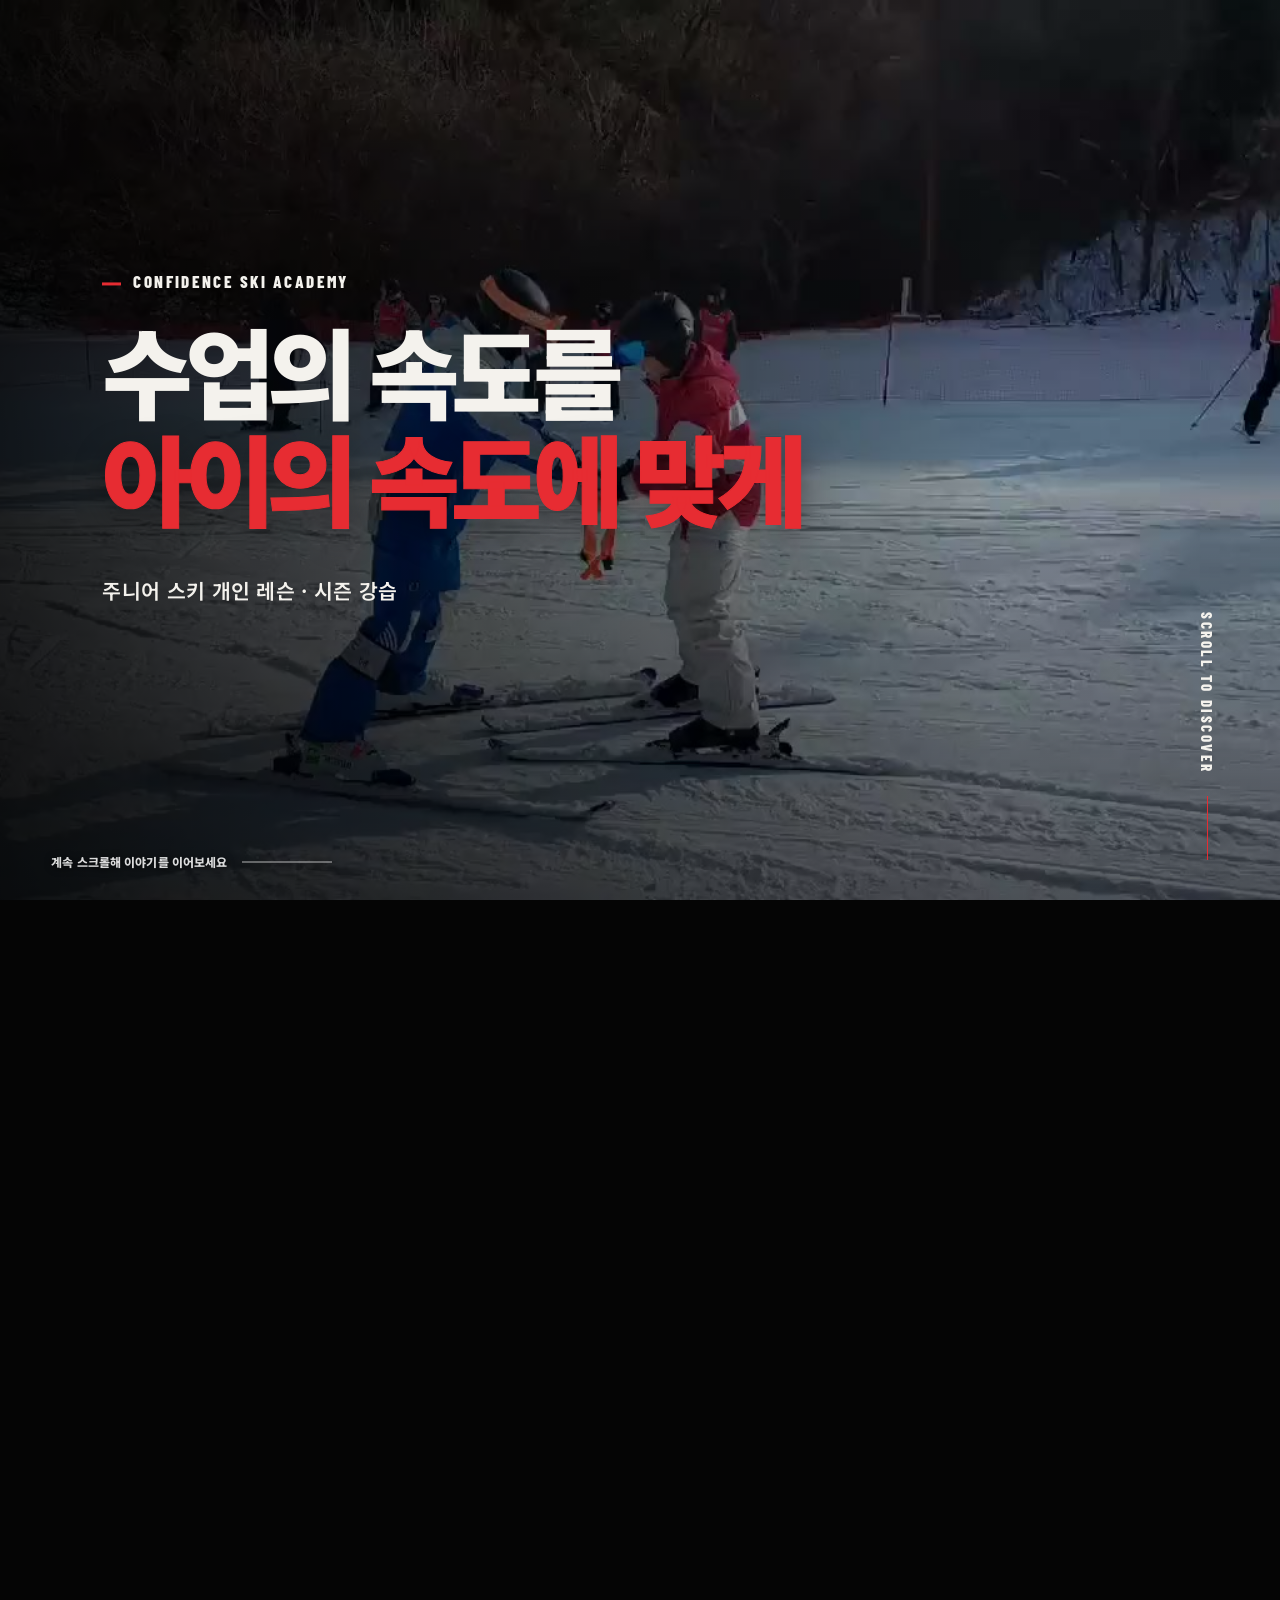
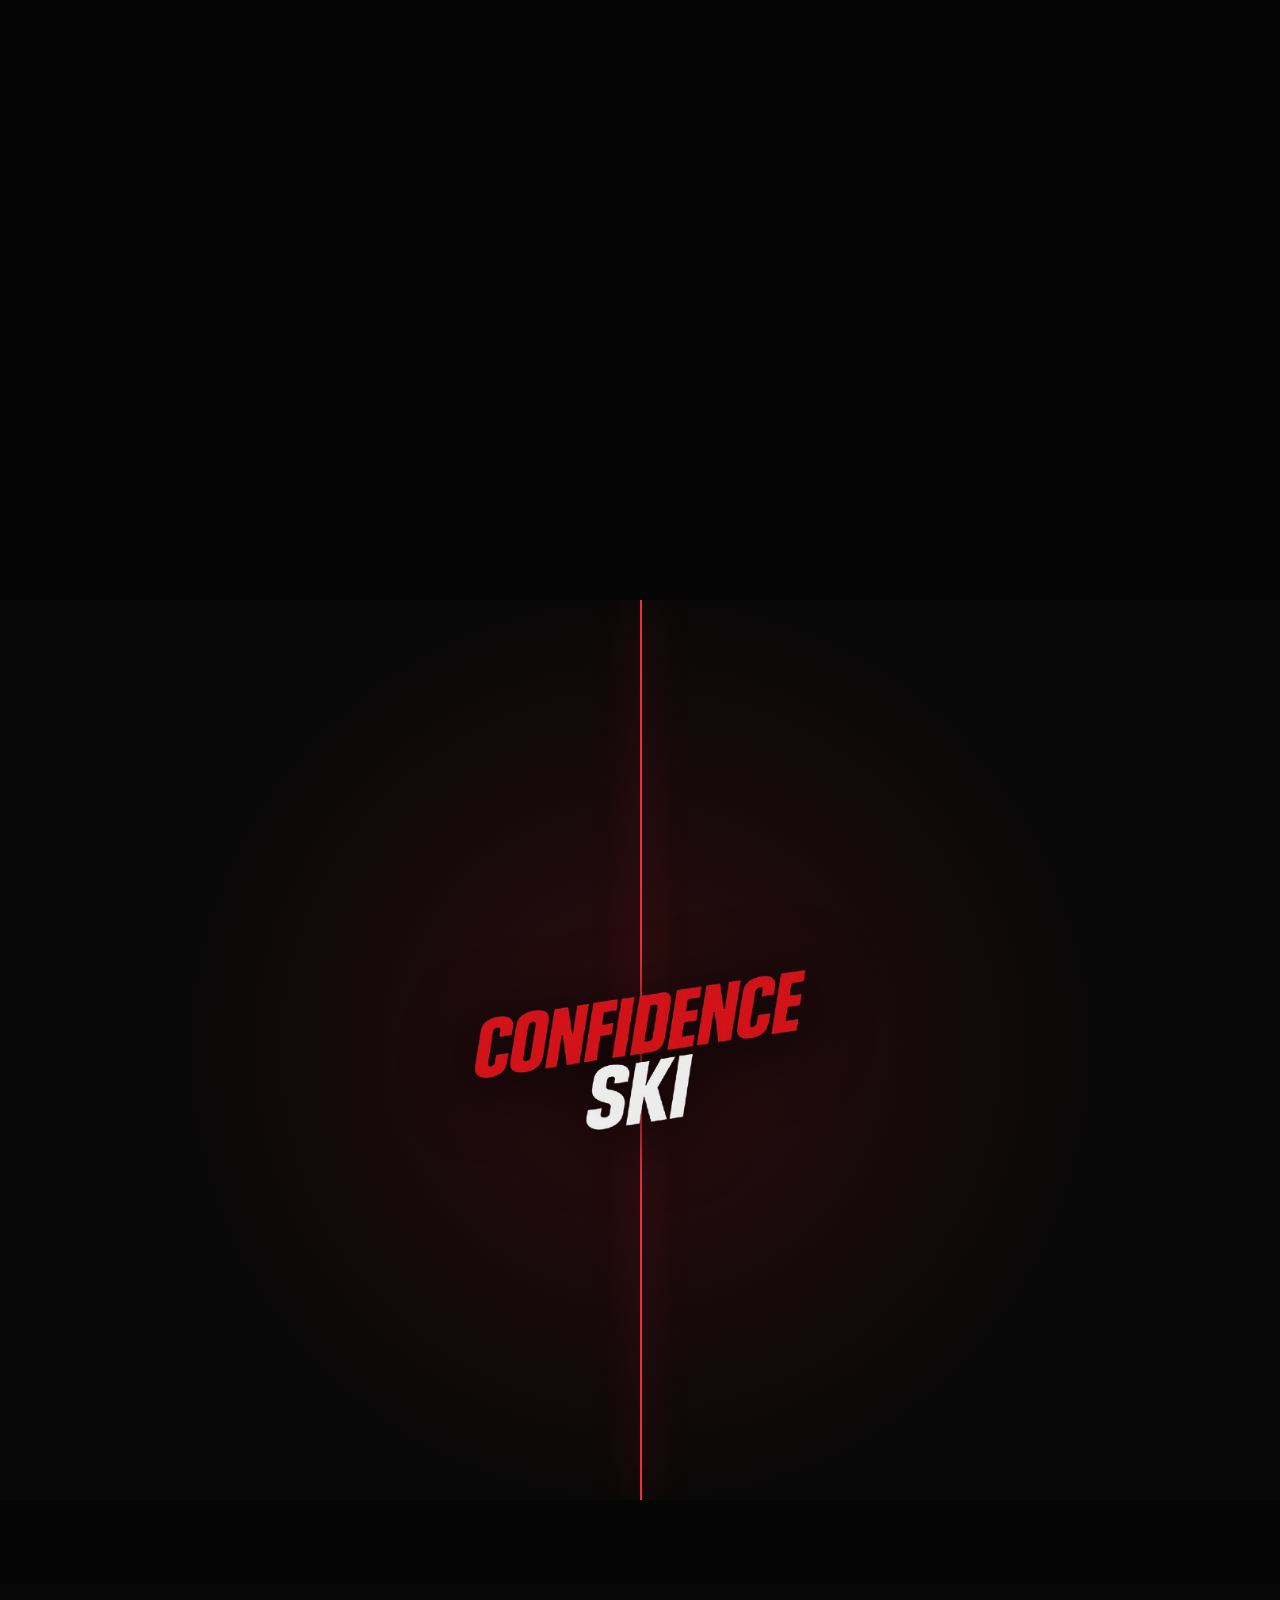
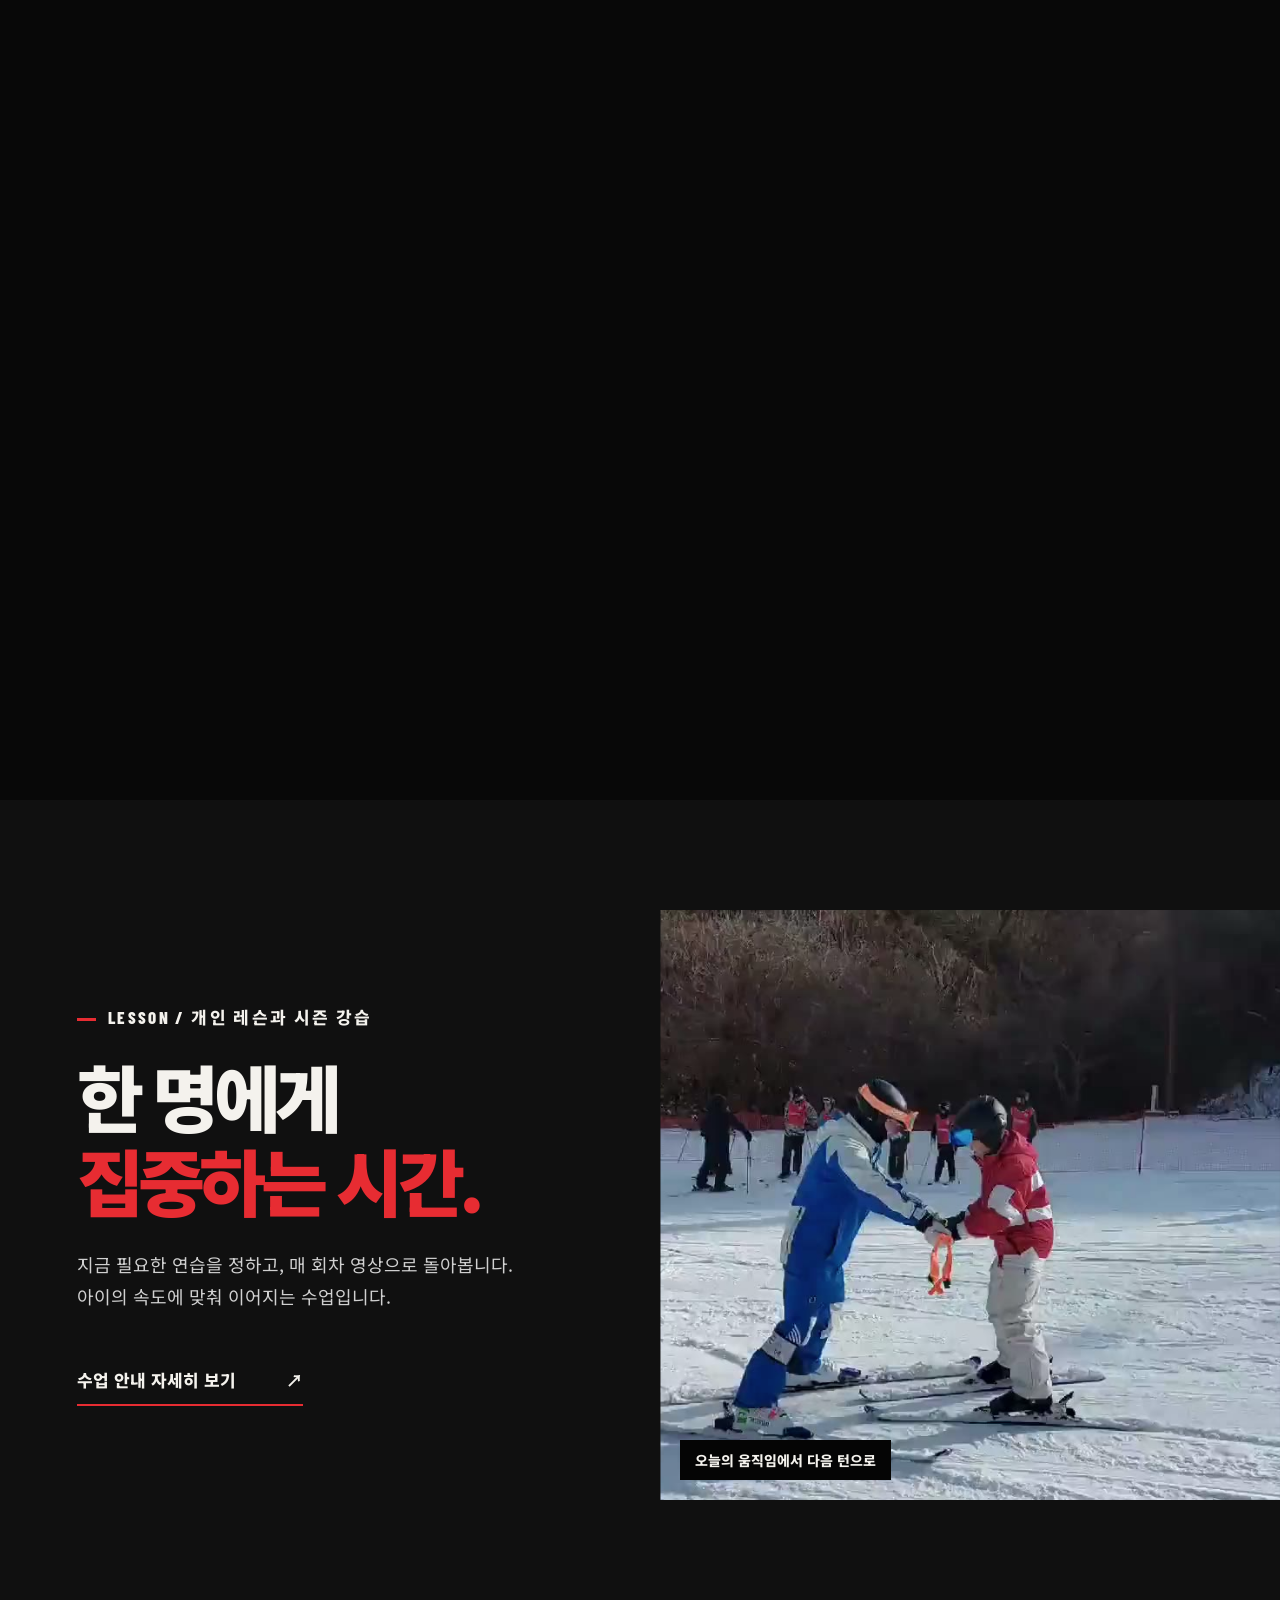
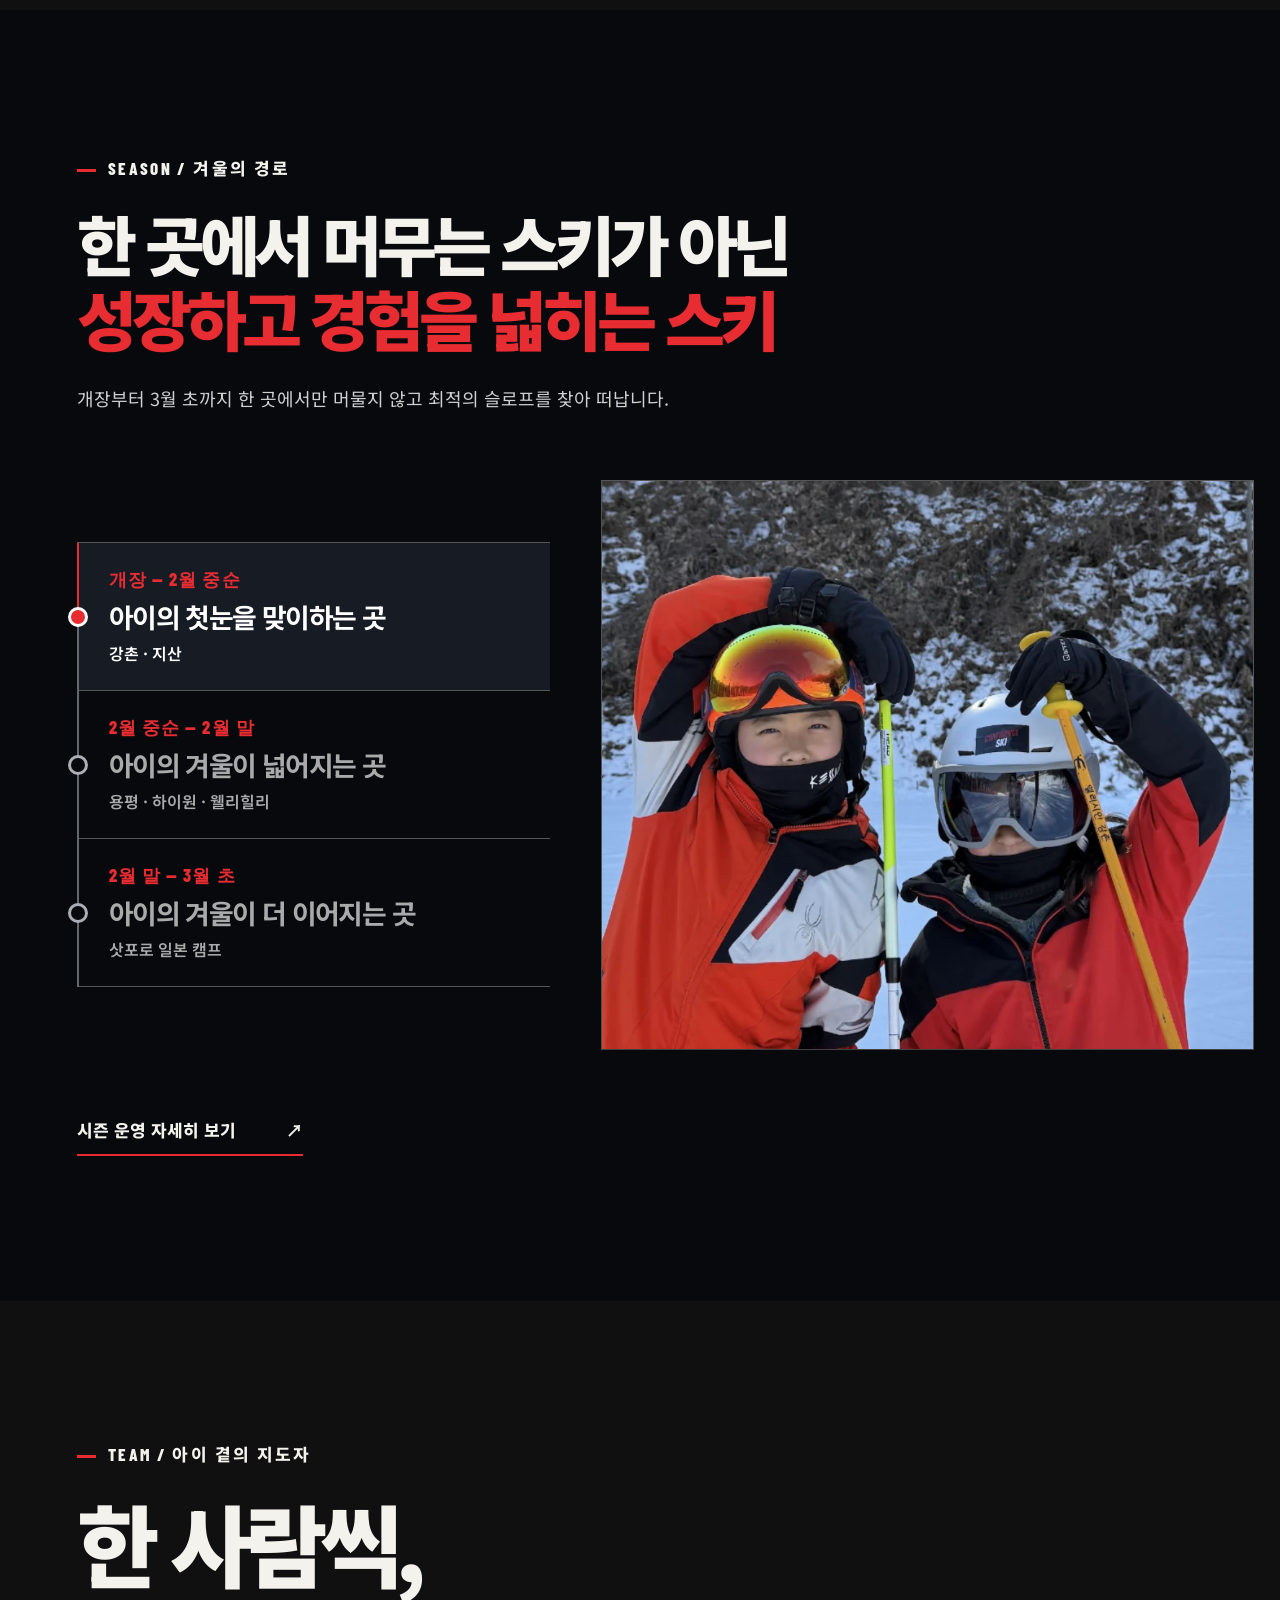
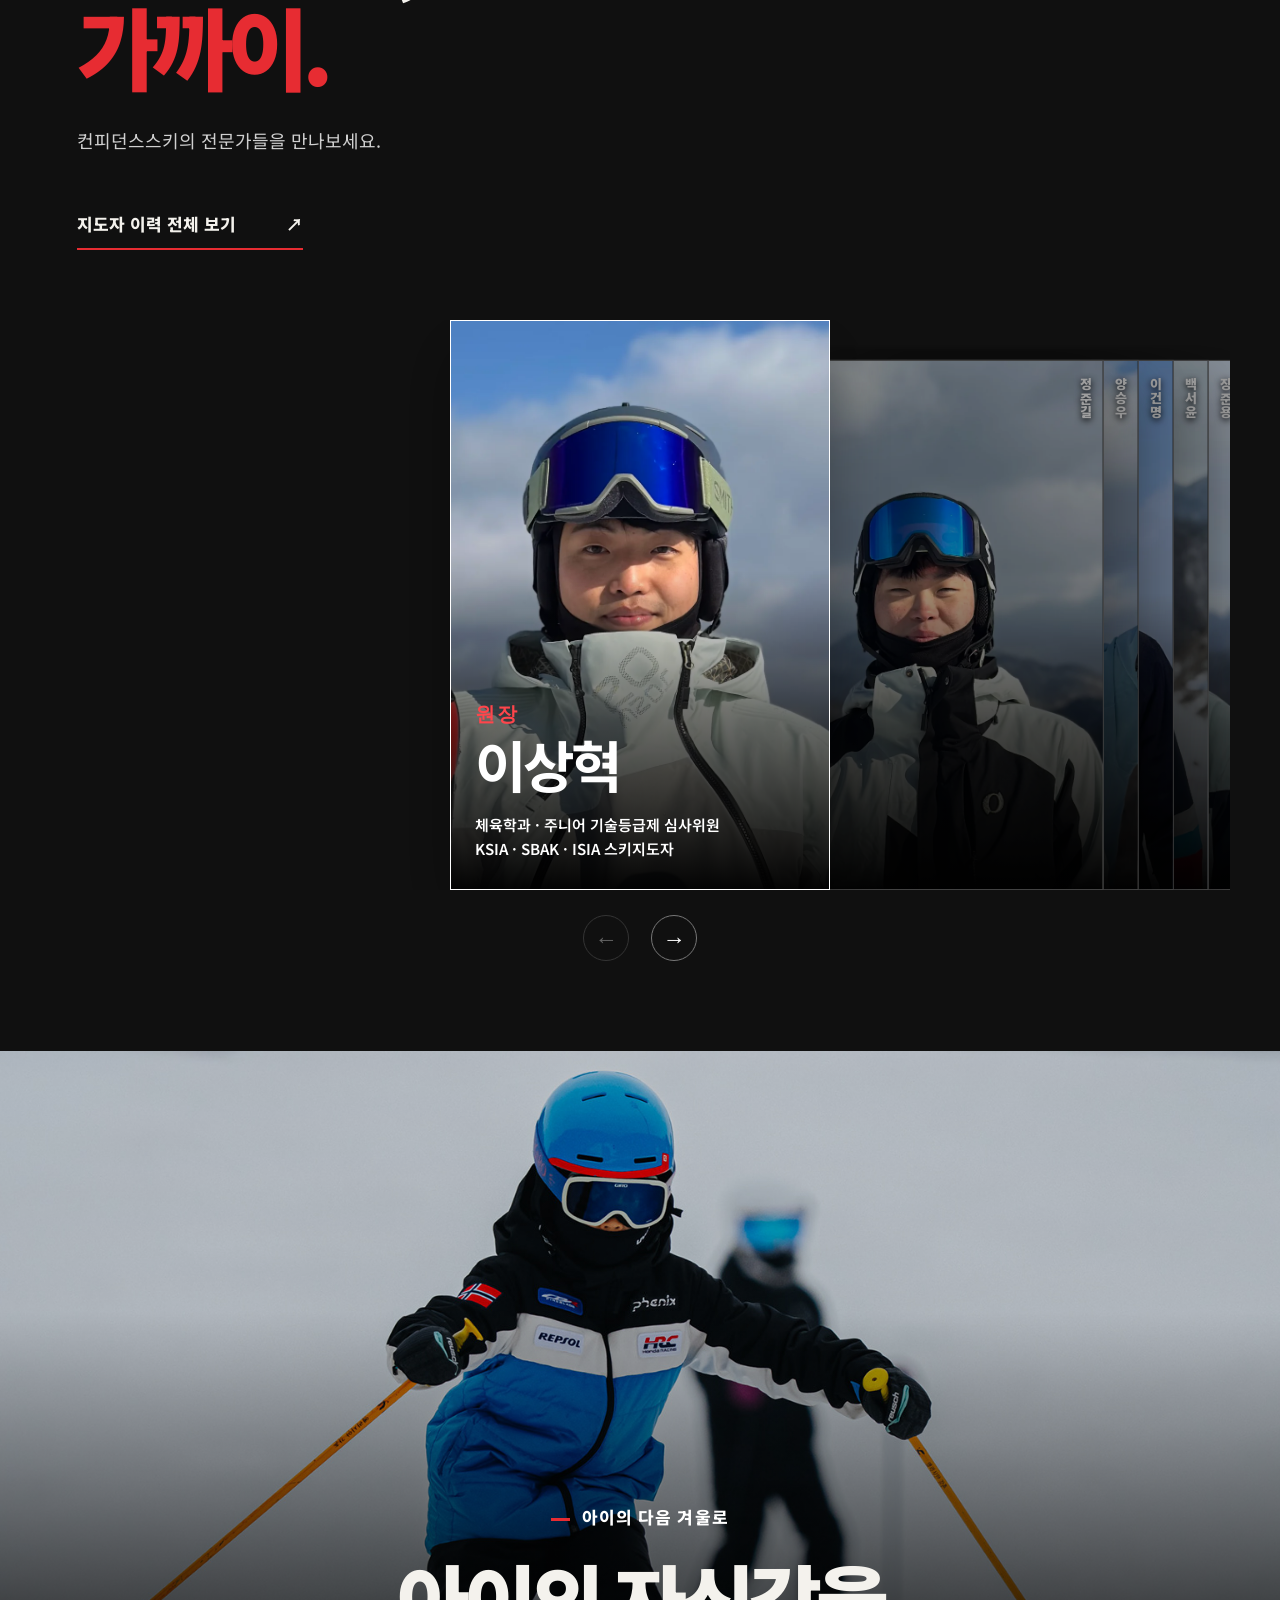
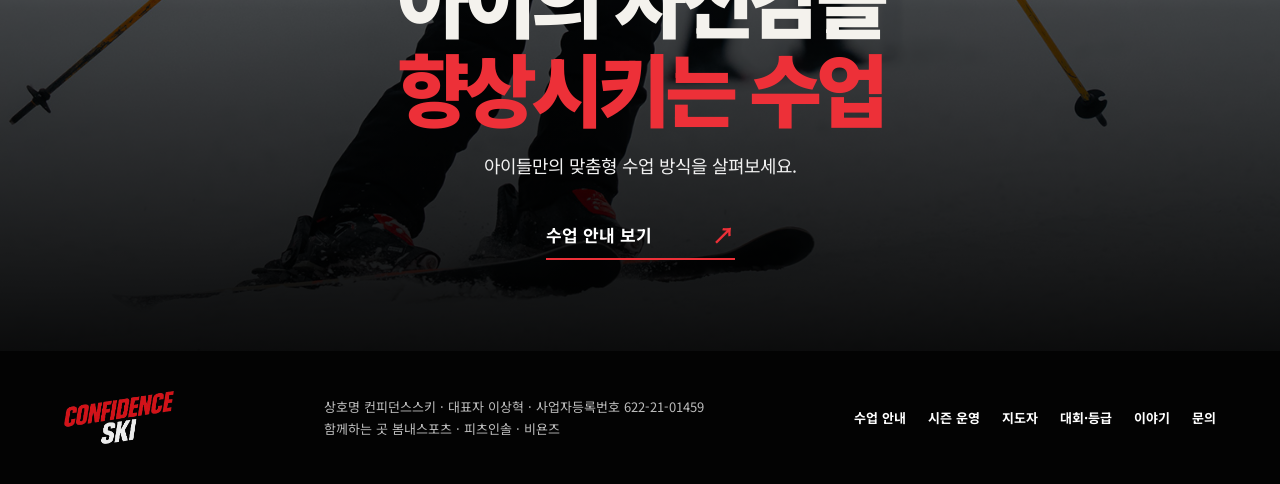
==== commit 390a722c: "Apply copy and visual feedback to editorial pages" ====
--- a/index.html
+++ b/index.html
@@ -24,19 +24,19 @@
     </div></div>
     <div class="page-two-veil" aria-hidden="true"><img src="assets/logo.png" alt="컨피던스스키 로고"><span></span></div>
     <section class="logo-interlude" aria-label="컨피던스스키 로고"><span aria-hidden="true"></span><img src="assets/logo.png" alt="컨피던스스키"></section>
-    <header class="chapter-header" id="academy"><a href="#academy" class="brand" aria-label="컨피던스스키 안내로"><img src="assets/logo.png" alt="컨피던스스키"></a><nav class="header-links" aria-label="페이지 메뉴"><a href="#prologue">홈</a><a href="lesson">수업 안내</a><a href="season">시즌 운영</a><a href="coaches">지도자</a><a href="race">대회·등급</a><a href="blog">이야기</a><a href="contact">문의</a><a class="header-contact" href="https://pf.kakao.com/_xaxitrX" target="_blank" rel="noopener">상담하기 ↗</a></nav><button type="button" class="menu-toggle" aria-label="메뉴 열기" aria-expanded="false"><span></span><span></span></button></header>
+    <header class="chapter-header" id="academy"><a href="#academy" class="brand" aria-label="컨피던스스키 안내로"><img src="assets/logo.png" alt="컨피던스스키"></a><nav class="header-links" aria-label="페이지 메뉴"><a href="#prologue">홈</a><a href="lesson.html">수업 안내</a><a href="season.html">시즌 운영</a><a href="coaches.html">지도자</a><a href="race.html">대회·등급</a><a href="blog.html">이야기</a><a href="contact.html">문의</a><a class="header-contact" href="https://pf.kakao.com/_xaxitrX" target="_blank" rel="noopener">상담하기 ↗</a></nav><button type="button" class="menu-toggle" aria-label="메뉴 열기" aria-expanded="false"><span></span><span></span></button></header>
 
-    <section class="chapter-hero observe" aria-labelledby="chapter-title"><div class="chapter-visual"><img src="assets/stage1.webp" alt="컨피던스스키 시즌 강습 장면"></div><div class="chapter-copy"><p class="micro">CONFIDENCE SKI / THE ACADEMY</p><h2 id="chapter-title"><span>성장의 기준은</span> <em>아이에게 있습니다.</em></h2><p>아이들이 최우선이 되는 아카데미. 한 번의 수업부터 겨울을 함께하는 시간까지, 아이를 보고 다음 걸음을 정합니다.</p><a class="text-link" href="lesson">수업 방식 살펴보기 <span>↗</span></a></div></section>
+    <section class="chapter-hero observe" aria-labelledby="chapter-title"><div class="chapter-visual"><img src="assets/stage1.webp" alt="컨피던스스키 시즌 강습 장면"></div><div class="chapter-copy"><p class="micro">CONFIDENCE SKI / THE ACADEMY</p><h2 id="chapter-title"><span>성장의 기준은</span> <em>아이에게 있습니다.</em></h2><p>아이들이 최우선이 되는 아카데미. 한 번의 수업부터 겨울을 함께하는 시간까지, 아이를 보고 다음 걸음을 정합니다.</p><a class="text-link" href="lesson.html">수업 방식 살펴보기 <span>↗</span></a></div></section>
 
-    <section class="lesson-feature observe" id="lesson-feature" aria-labelledby="feature-title"><div class="feature-side"><p class="micro">LESSON / 개인 레슨과 시즌 강습</p><h2 id="feature-title">한 명에게<br> <em>집중하는 시간.</em></h2><p>지금 필요한 연습을 정하고, 매 회차 영상으로 돌아봅니다. 아이의 속도에 맞춰 이어지는 수업입니다.</p><a class="text-link" href="lesson">수업 안내 자세히 보기 <span>↗</span></a></div><div class="feature-media"><img src="assets/hero.jpg" alt="컨피던스스키 실제 강습 장면"><span>오늘의 움직임에서 다음 턴으로</span></div></section>
+    <section class="lesson-feature observe" id="lesson-feature" aria-labelledby="feature-title"><div class="feature-side"><p class="micro">LESSON / 개인 레슨과 시즌 강습</p><h2 id="feature-title">한 명에게<br> <em>집중하는 시간.</em></h2><p>지금 필요한 연습을 정하고, 매 회차 영상으로 돌아봅니다. 아이의 속도에 맞춰 이어지는 수업입니다.</p><a class="text-link" href="lesson.html">수업 안내 자세히 보기 <span>↗</span></a></div><div class="feature-media"><img src="assets/hero.jpg" alt="컨피던스스키 실제 강습 장면"><span>오늘의 움직임에서 다음 턴으로</span></div></section>
 
-    <section class="season-feature observe" id="season-feature" aria-labelledby="season-feature-title"><div class="season-header"><p class="micro">SEASON / 겨울의 경로</p><h2 id="season-feature-title">한 곳에서 머무는<span class="mobile-break"><br> </span> 스키가 아닌<br> <em>성장하고 경험을<span class="mobile-break"><br> </span> 넓히는 스키</em></h2><p>개장부터 3월 초까지 한 곳에서만 머물지 않고 최적의 슬로프를 찾아 떠납니다.</p></div><div class="season-body"><div class="season-steps" role="tablist" aria-label="시즌 운영 단계"><button role="tab" aria-selected="true" data-season="0"><small>개장 — 2월 중순</small><strong><span class="narrow-segment">아이의 첫눈을</span> <span class="narrow-segment">맞이하는 곳</span></strong><span>강촌 · 지산</span></button><button role="tab" aria-selected="false" data-season="1"><small>2월 중순 — 2월 말</small><strong><span class="narrow-segment">아이의 겨울이</span> <span class="narrow-segment">넓어지는 곳</span></strong><span>용평 · 하이원 · 웰리힐리</span></button><button role="tab" aria-selected="false" data-season="2"><small>2월 말 — 3월 초</small><strong><span class="narrow-segment">아이의 겨울이 더</span> <span class="narrow-segment">이어지는 곳</span></strong><span>삿포로 일본 캠프</span></button></div><div class="season-image"><img id="season-image" src="assets/stage1.webp" alt="강촌·지산 시즌 운영 사진"></div></div><a class="text-link" href="season">시즌 운영 자세히 보기 <span>↗</span></a></section>
+    <section class="season-feature observe" id="season-feature" aria-labelledby="season-feature-title"><div class="season-header"><p class="micro">SEASON / 겨울의 경로</p><h2 id="season-feature-title">한 곳에서 머무는<span class="mobile-break"><br> </span> 스키가 아닌<br> <em>성장하고 경험을<span class="mobile-break"><br> </span> 넓히는 스키</em></h2><p>개장부터 3월 초까지 한 곳에서만 머물지 않고 최적의 슬로프를 찾아 떠납니다.</p></div><div class="season-body"><div class="season-steps" role="tablist" aria-label="시즌 운영 단계"><button role="tab" aria-selected="true" data-season="0"><small>개장 — 2월 중순</small><strong><span class="narrow-segment">아이의 첫눈을</span> <span class="narrow-segment">맞이하는 곳</span></strong><span>강촌 · 지산</span></button><button role="tab" aria-selected="false" data-season="1"><small>2월 중순 — 2월 말</small><strong><span class="narrow-segment">아이의 겨울이</span> <span class="narrow-segment">넓어지는 곳</span></strong><span>용평 · 하이원 · 웰리힐리</span></button><button role="tab" aria-selected="false" data-season="2"><small>2월 말 — 3월 초</small><strong><span class="narrow-segment">아이의 겨울이 더</span> <span class="narrow-segment">이어지는 곳</span></strong><span>삿포로 일본 캠프</span></button></div><div class="season-image"><img id="season-image" src="assets/stage1.webp" alt="강촌·지산 시즌 운영 사진"></div></div><a class="text-link" href="season.html">시즌 운영 자세히 보기 <span>↗</span></a></section>
 
-    <section class="coach-feature observe" id="coach-feature" aria-labelledby="coach-feature-title"><div class="coach-heading"><p class="micro">TEAM / 아이 곁의 지도자</p><h2 id="coach-feature-title">한 사람씩,<br> <em>가까이.</em></h2><p>컨피던스스키의 전문가들을 만나보세요.</p><a class="text-link" href="coaches">지도자 이력 전체 보기 <span>↗</span></a></div><div class="coach-deck" aria-label="지도자 카드"><button class="stack-card is-active" type="button" data-coach="0" aria-pressed="true"><img src="assets/coach-director.webp" alt="이상혁 지도자 사진"><span class="card-shade"></span><span class="card-content"><small>원장</small><strong>이상혁</strong><span>체육학과 · 주니어 기술등급제 심사위원<br>KSIA · SBAK · ISIA 스키지도자</span></span></button><button class="stack-card" type="button" data-coach="1" aria-pressed="false"><img src="assets/coach-jjg.webp" alt="정준길 지도자 사진"><span class="card-shade"></span><span class="card-content"><small>수석 코치</small><strong>정준길</strong><span>체육학과 · 만 16세 지도자 자격 획득<br>컨피던스스키 아카데미 4년 차</span></span></button><button class="stack-card" type="button" data-coach="2" aria-pressed="false"><img src="assets/coach-ysw.webp" alt="양승우 지도자 사진"><span class="card-shade"></span><span class="card-content"><small>수석 코치</small><strong>양승우</strong><span>레저스포츠학과 · 아카데미 4년 차<br>양지파인리조트 패트롤 · 스타힐 스키학교</span></span></button><button class="stack-card" type="button" data-coach="3" aria-pressed="false"><img src="assets/coach-lgm.webp" alt="이건명 지도자 사진"><span class="card-shade"></span><span class="card-content"><small>코치</small><strong>이건명</strong><span>체육교육학과 · 아카데미 3년 차<br>스타힐 스키학교</span></span></button><button class="stack-card" type="button" data-coach="4" aria-pressed="false"><img src="assets/coach-bsy.webp" alt="백서윤 지도자 사진"><span class="card-shade"></span><span class="card-content"><small>코치</small><strong>백서윤</strong><span>알파인 선수 출신<br>주니어 기선전 2위 · 각종 대회 다수 입상</span></span></button><button class="stack-card" type="button" data-coach="5" aria-pressed="false"><img src="assets/coach-jjy.webp" alt="장준용 지도자 사진"><span class="card-shade"></span><span class="card-content"><small>코치</small><strong>장준용</strong><span>KSIA 스키지도자<br>SBAK 스키지도자</span></span></button></div><p class="coach-swipe-hint">좌우로 넘겨 지도자를 만나보세요</p><div class="deck-controls"><button type="button" id="deck-prev" aria-label="이전 지도자">←</button><button type="button" id="deck-next" aria-label="다음 지도자">→</button></div></section>
+    <section class="coach-feature observe" id="coach-feature" aria-labelledby="coach-feature-title"><div class="coach-heading"><p class="micro">TEAM / 아이 곁의 지도자</p><h2 id="coach-feature-title">한 사람씩,<br> <em>가까이.</em></h2><p>컨피던스스키의 전문가들을 만나보세요.</p><a class="text-link" href="coaches.html">지도자 이력 전체 보기 <span>↗</span></a></div><div class="coach-deck" aria-label="지도자 카드"><button class="stack-card is-active" type="button" data-coach="0" aria-pressed="true"><img src="assets/coach-director.webp" alt="이상혁 지도자 사진"><span class="card-shade"></span><span class="card-content"><small>원장</small><strong>이상혁</strong><span>체육학과 · 주니어 기술등급제 심사위원<br>KSIA · SBAK · ISIA 스키지도자</span></span></button><button class="stack-card" type="button" data-coach="1" aria-pressed="false"><img src="assets/coach-jjg.webp" alt="정준길 지도자 사진"><span class="card-shade"></span><span class="card-content"><small>수석 코치</small><strong>정준길</strong><span>체육학과 · 만 16세 지도자 자격 획득<br>컨피던스스키 아카데미 4년 차</span></span></button><button class="stack-card" type="button" data-coach="2" aria-pressed="false"><img src="assets/coach-ysw.webp" alt="양승우 지도자 사진"><span class="card-shade"></span><span class="card-content"><small>수석 코치</small><strong>양승우</strong><span>레저스포츠학과 · 아카데미 4년 차<br>양지파인리조트 패트롤 · 스타힐 스키학교</span></span></button><button class="stack-card" type="button" data-coach="3" aria-pressed="false"><img src="assets/coach-lgm.webp" alt="이건명 지도자 사진"><span class="card-shade"></span><span class="card-content"><small>코치</small><strong>이건명</strong><span>체육교육학과 · 아카데미 3년 차<br>스타힐 스키학교</span></span></button><button class="stack-card" type="button" data-coach="4" aria-pressed="false"><img src="assets/coach-bsy.webp" alt="백서윤 지도자 사진"><span class="card-shade"></span><span class="card-content"><small>코치</small><strong>백서윤</strong><span>알파인 선수 출신<br>주니어 기선전 2위 · 각종 대회 다수 입상</span></span></button><button class="stack-card" type="button" data-coach="5" aria-pressed="false"><img src="assets/coach-jjy.webp" alt="장준용 지도자 사진"><span class="card-shade"></span><span class="card-content"><small>코치</small><strong>장준용</strong><span>KSIA 스키지도자<br>SBAK 스키지도자</span></span></button></div><p class="coach-swipe-hint">좌우로 넘겨 지도자를 만나보세요</p><div class="deck-controls"><button type="button" id="deck-prev" aria-label="이전 지도자">←</button><button type="button" id="deck-next" aria-label="다음 지도자">→</button></div></section>
 
-    <section class="facts-ribbon observe" aria-labelledby="facts-ribbon-title"><div class="facts-ribbon-main"><p class="micro">수업 정보 한눈에</p><h2 id="facts-ribbon-title">4~18세 어린이·주니어<br> 1:1 스키 개인 레슨</h2><p>서울 왕복 셔틀로 엘리시안 강촌과 지산의 시즌 초반 수업에 참여할 수 있습니다. 매 회차 촬영한 영상과 피드백은 카페에서 확인하세요.</p><a href="lesson">수업 시간과 방식 확인하기 ↗</a></div><div class="facts-ribbon-side"><p><strong>09:00 — 14:30</strong><span>엘리시안 강촌 레슨 안내 시간</span></p><p><strong>서울 ↔ 설원</strong><span>왕복 셔틀 운행</span></p><p><strong>한 회차씩 기록</strong><span>카페에 영상과 피드백 게시</span></p><a href="blog">지역별 레슨 이야기 보기 ↗</a></div></section><section class="close-feature observe" aria-labelledby="close-title"><img src="assets/child-skiing.jpg" alt="설원에서 스키를 타는 아이"><div><p class="micro">아이의 다음 겨울로</p><h2 id="close-title">아이의 자신감을<br> <em>향상시키는 수업</em></h2><p>아이들만의 맞춤형 수업 방식을 살펴보세요.</p><a class="solid-link" href="lesson">수업 안내 보기 <span aria-hidden="true">↗</span></a></div></section>
+    <section class="close-feature observe" aria-labelledby="close-title"><img src="assets/child-skiing.jpg" alt="설원에서 스키를 타는 아이"><div><p class="micro">아이의 다음 겨울로</p><h2 id="close-title">아이의 자신감을<br> <em>향상시키는 수업</em></h2><p>아이들만의 맞춤형 수업 방식을 살펴보세요.</p><a class="solid-link" href="lesson.html">수업 안내 보기 <span aria-hidden="true">↗</span></a></div></section>
   </main>
-  <footer class="site-footer"><img src="assets/logo.png" alt="컨피던스스키"><div>상호명 컨피던스스키 · 대표자 이상혁 · 사업자등록번호 <span class="business-number">622-21-01459</span><br>함께하는 곳 봄내스포츠 · 피츠인솔 · 비욘즈</div><nav aria-label="하단 메뉴"><a href="lesson">수업 안내</a><a href="season">시즌 운영</a><a href="coaches">지도자</a><a href="race">대회·등급</a><a href="blog">이야기</a><a href="contact">문의</a></nav></footer>
+  <footer class="site-footer"><img src="assets/logo.png" alt="컨피던스스키"><div>상호명 컨피던스스키 · 대표자 이상혁 · 사업자등록번호 <span class="business-number">622-21-01459</span><br>함께하는 곳 봄내스포츠 · 피츠인솔 · 비욘즈</div><nav aria-label="하단 메뉴"><a href="lesson.html">수업 안내</a><a href="season.html">시즌 운영</a><a href="coaches.html">지도자</a><a href="race.html">대회·등급</a><a href="blog.html">이야기</a><a href="contact.html">문의</a></nav></footer>
   <script src="experience.js" defer></script>
 </body>
 </html>
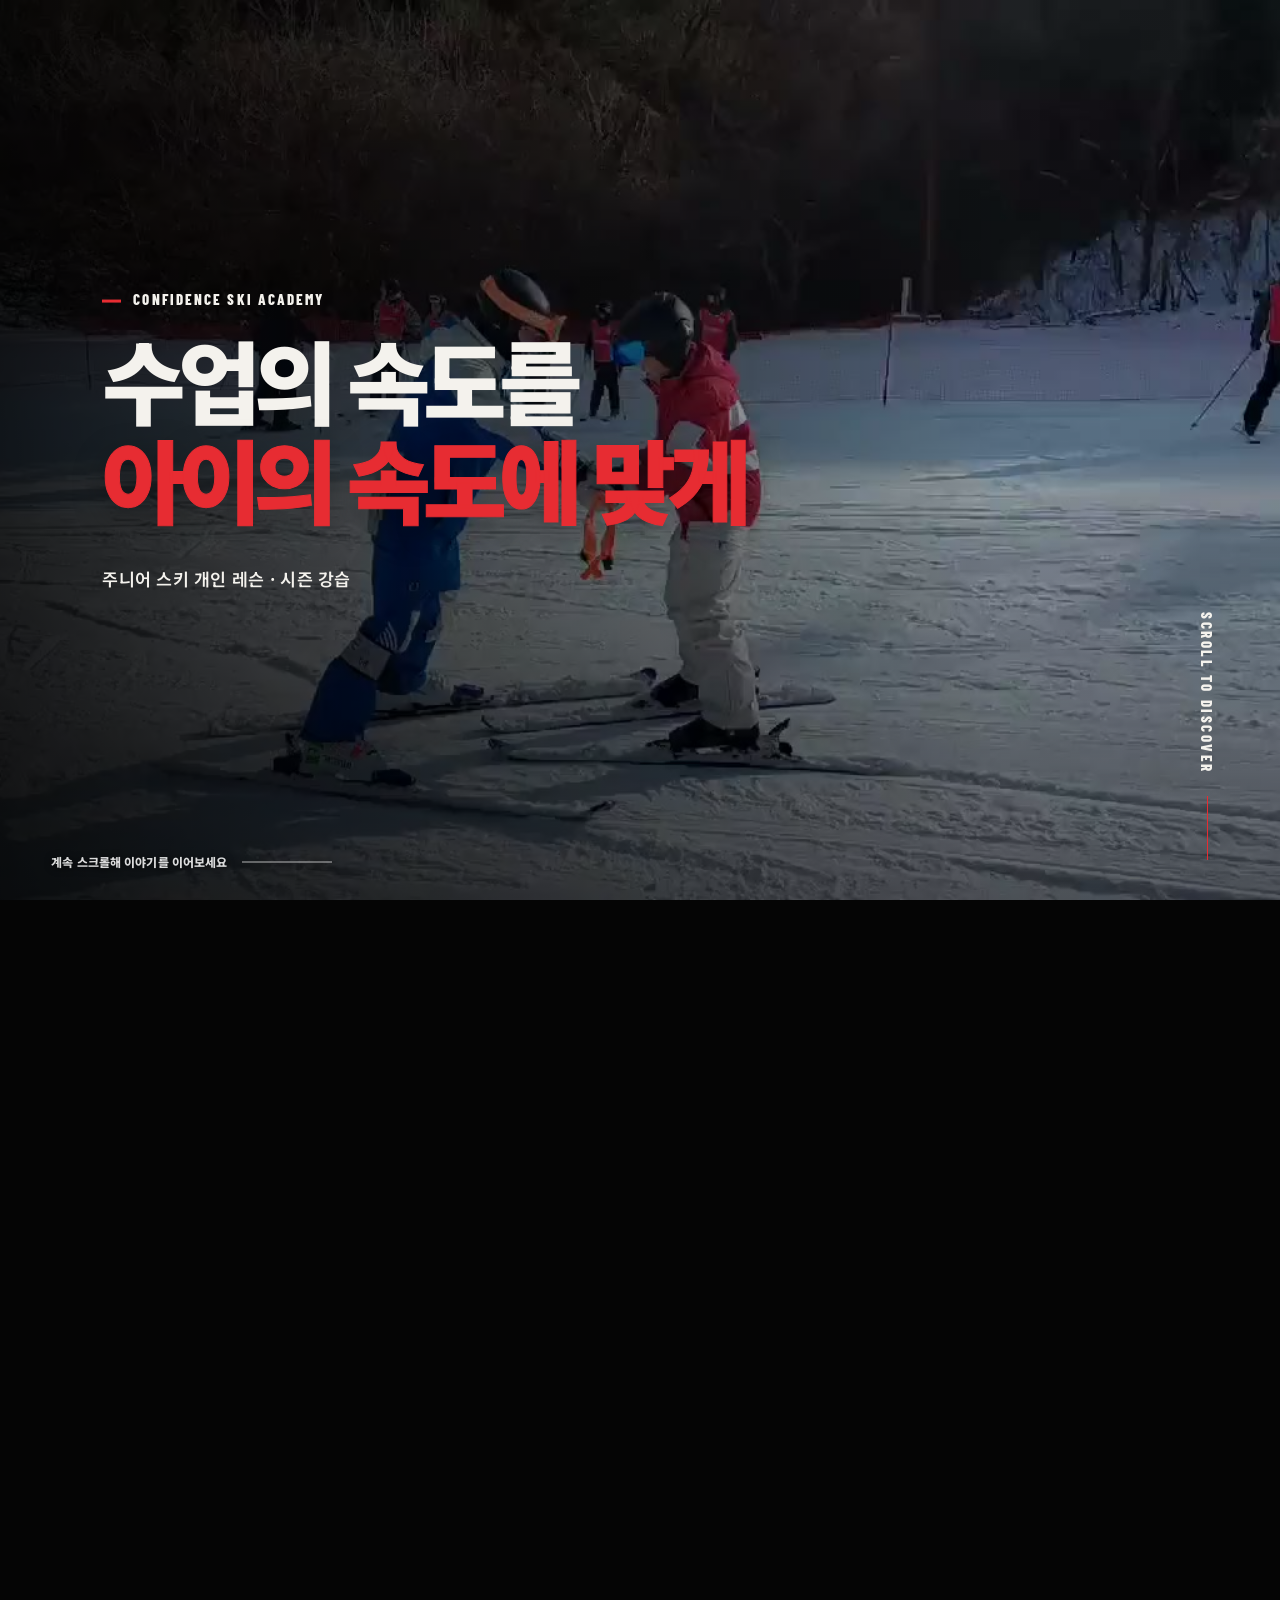
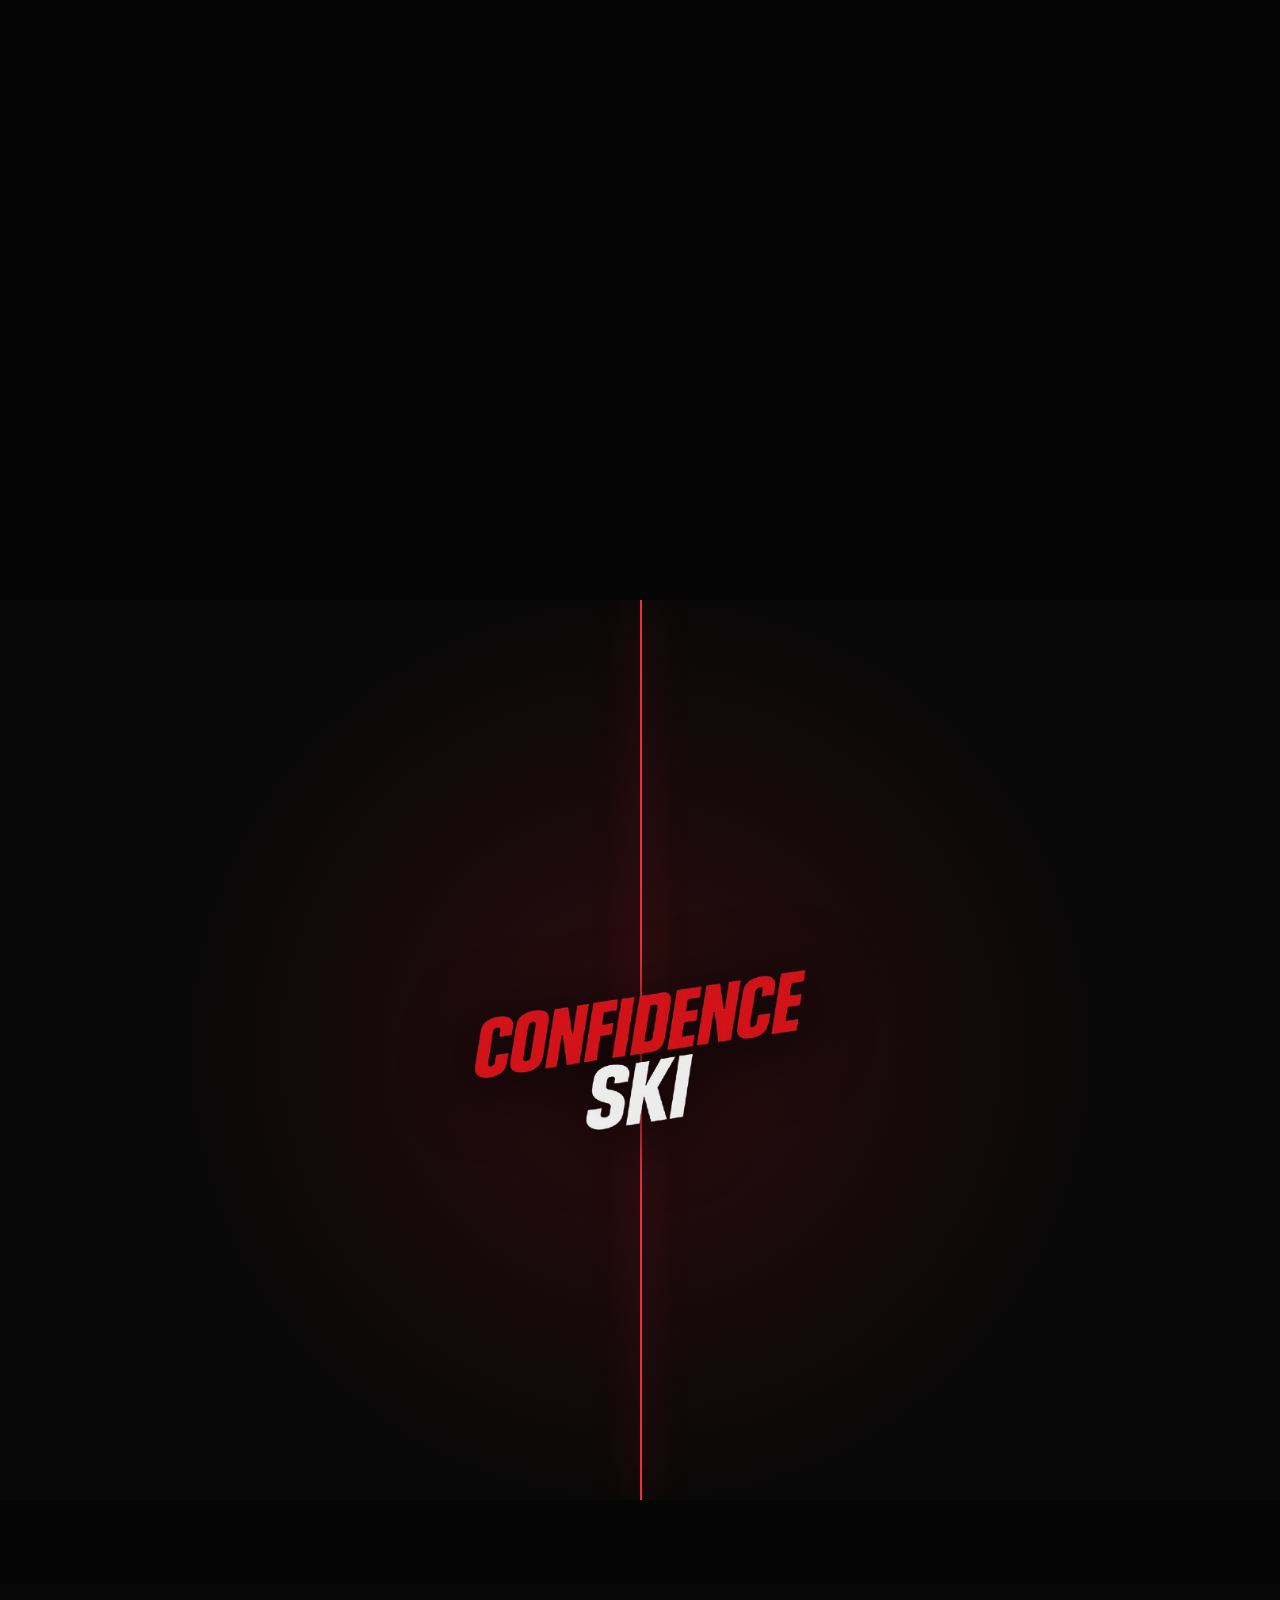
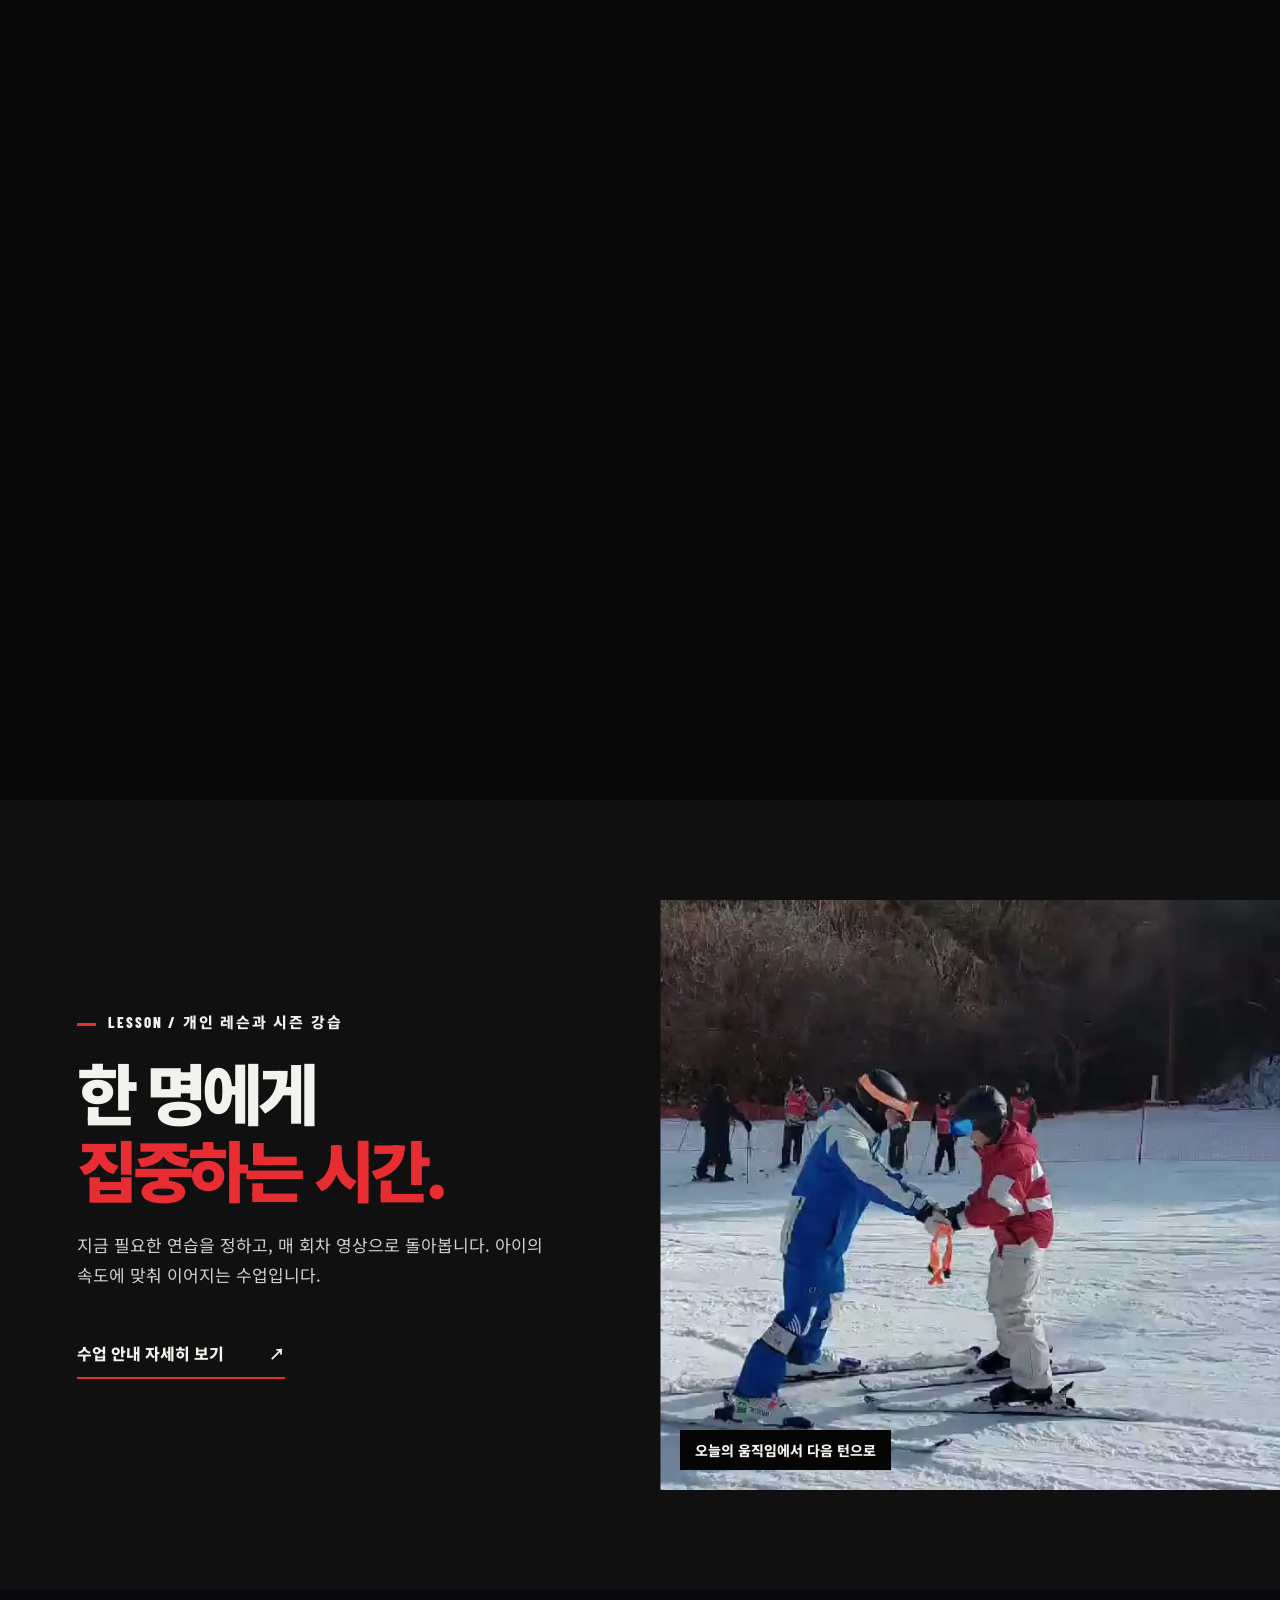
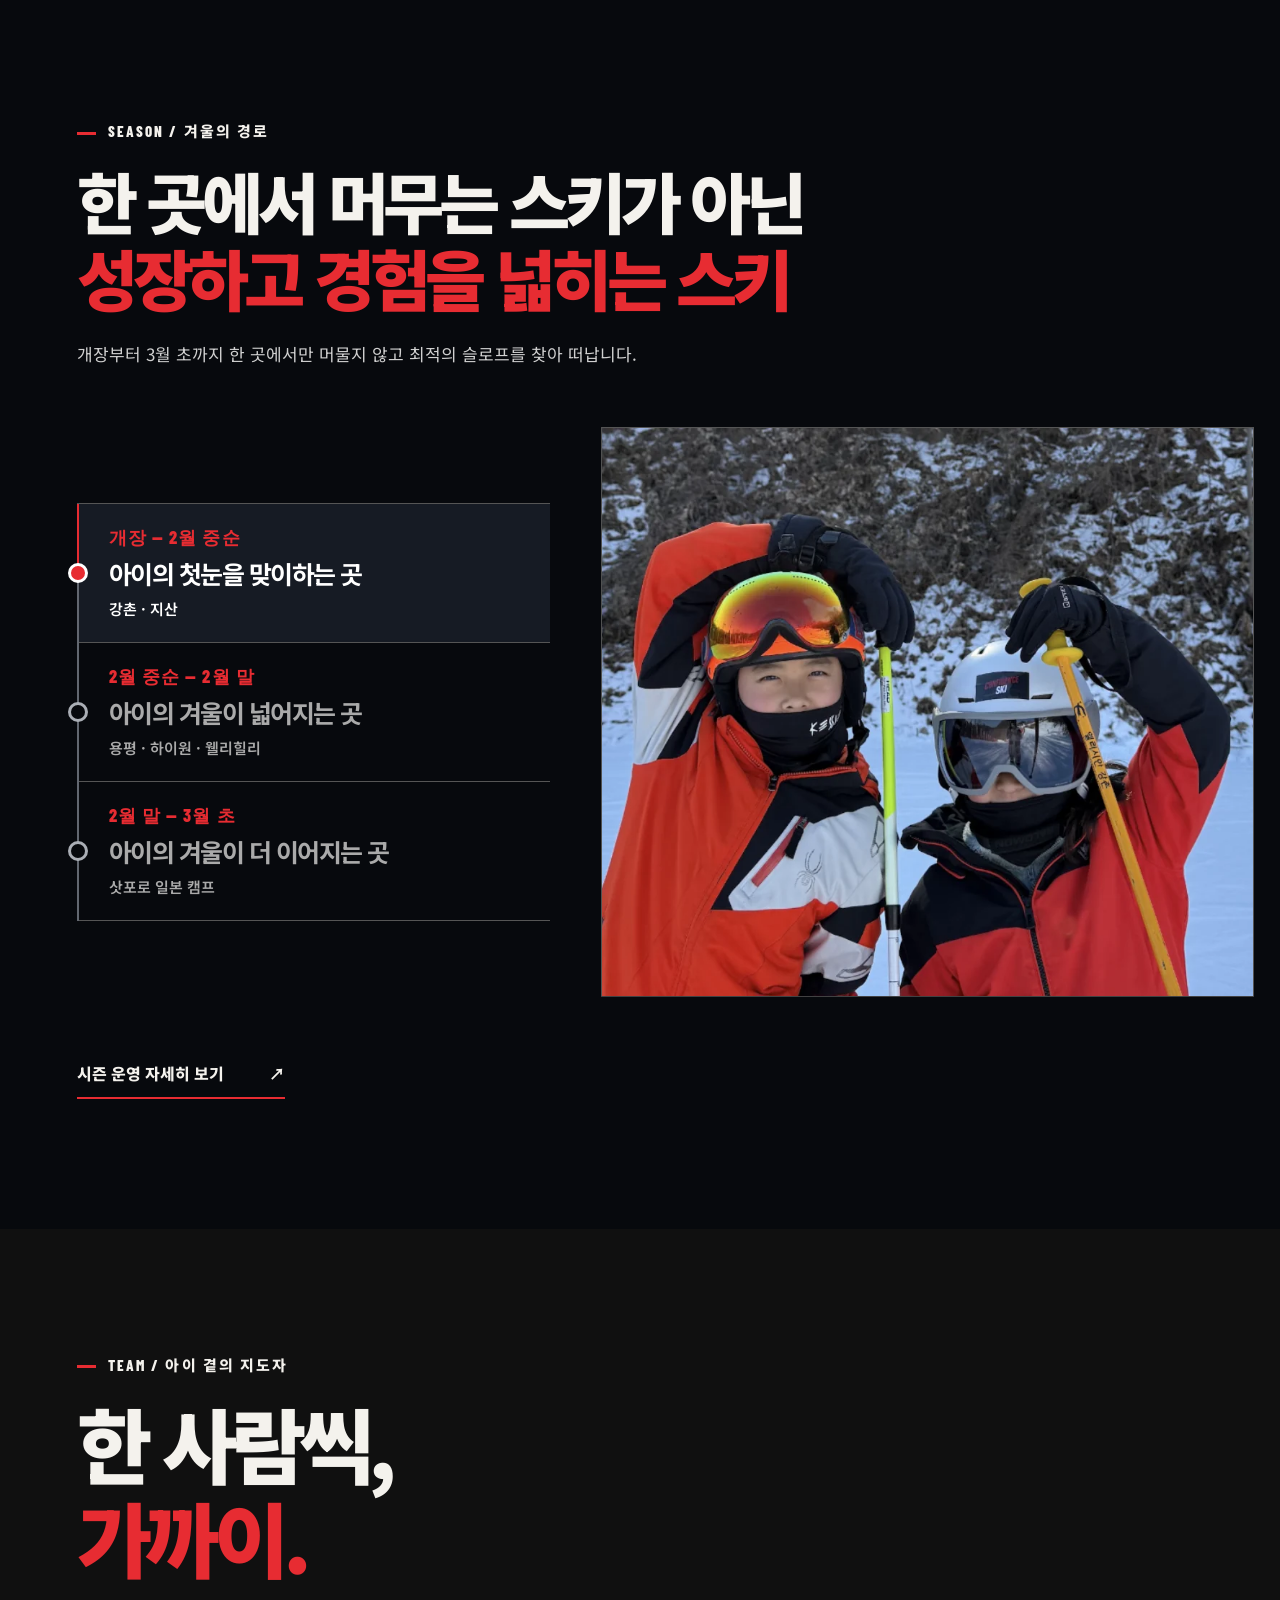
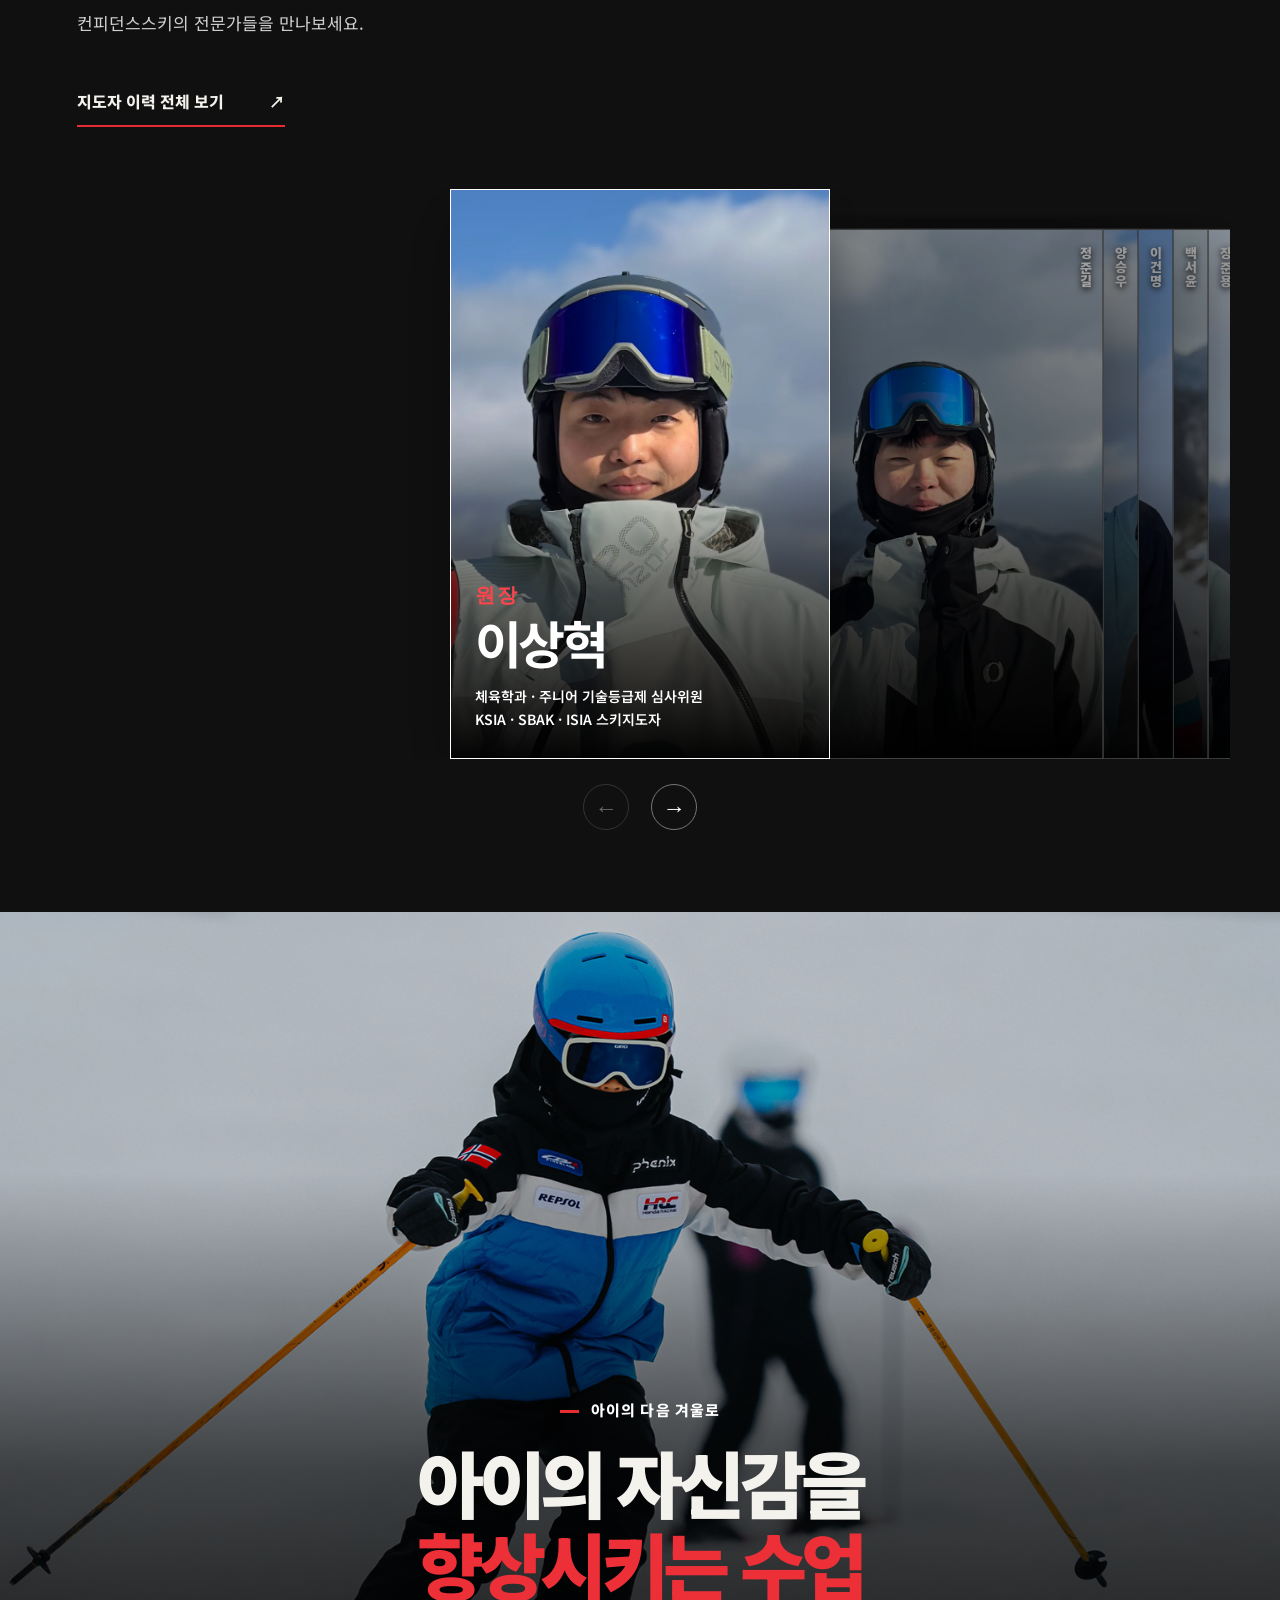
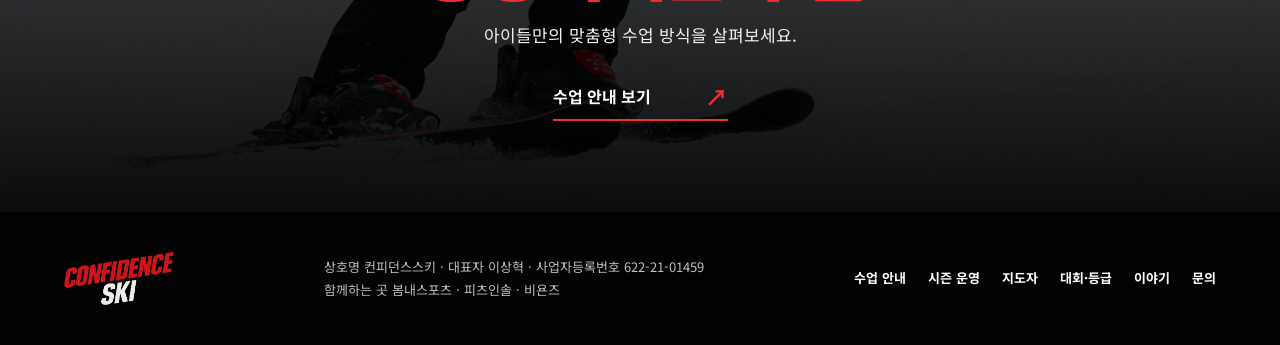
==== commit 8552afea: "Reduce site typography and related spacing" ====
--- a/index.html
+++ b/index.html
@@ -6,7 +6,7 @@
   <link rel="preconnect" href="https://fonts.googleapis.com"><link rel="preconnect" href="https://fonts.gstatic.com" crossorigin>
   <link href="https://fonts.googleapis.com/css2?family=Barlow+Condensed:wght@600;700;800;900&family=Noto+Sans+KR:wght@400;500;600;700;800;900&display=swap" rel="stylesheet">
   <link rel="stylesheet" href="site-main.css"><script>document.documentElement.classList.add('js');if(location.hash&&location.hash!=='#prologue')document.documentElement.classList.add('skip-opening')</script>
-</head>
+<link rel="stylesheet" href="typography-scale.css"></head>
 <body>
   <a class="skip" href="#prologue">본문으로 이동</a>
   <div class="opening" aria-hidden="true"><i class="opening-panel top-left"></i><i class="opening-panel top-right"></i><i class="opening-panel bottom-left"></i><i class="opening-panel bottom-right"></i><i class="opening-dot"></i><i class="opening-horizontal"></i><i class="opening-vertical"></i></div>
--- a/typography-scale.css
+++ b/typography-scale.css
@@ -0,0 +1,159 @@
+/* A modest type and spacing adjustment shared by the public pages. */
+
+/* Main: cinematic prologue and the chapter after it. */
+.micro{font-size:15px;margin-bottom:21px}
+.moment p:not(.micro){font-size:clamp(16px,1.35vw,19px)}
+.moment-first h1{font-size:clamp(61px,7.1vw,121px)}
+.question-copy h2{font-size:clamp(63px,8vw,133px)}
+.answer-copy h2{font-size:clamp(50px,6vw,102px)}
+.moment-proof h2{font-size:clamp(48px,6.2vw,103px)}
+.gateway-copy h2{font-size:clamp(57px,6.9vw,116px)}
+.first-caption{margin-top:38px}
+.question-copy>p:last-child{margin-top:30px}
+.answer-copy>p:not(.micro){margin:24px 0}
+.proof-stat{gap:30px;margin-top:35px}
+.proof-stat b{font-size:clamp(72px,8.3vw,133px)}
+.proof-stat span{font-size:16px}
+.enter-button{font-size:18px;gap:72px;padding:20px 25px;margin-top:36px}
+.chapter-copy h2,.feature-side h2,.season-header h2,.coach-heading h2,.close-feature h2{font-size:clamp(48px,5.2vw,86px);margin-bottom:24px}
+.chapter-copy>p:not(.micro),.feature-side>p:not(.micro),.season-header>p:not(.micro),.coach-heading>p:not(.micro),.close-feature p:not(.micro){font-size:17px}
+.chapter-copy{padding-top:72px;padding-bottom:72px}
+.lesson-feature{padding-top:100px;padding-bottom:100px}
+.season-feature{padding-top:130px;padding-bottom:130px}
+.coach-feature{padding-top:125px;padding-bottom:82px}
+.coach-heading h2{font-size:clamp(62px,6.4vw,105px)}
+.coach-deck{margin-top:62px}
+.season-body{margin-top:58px}
+.season-steps button{padding-top:22px;padding-bottom:22px}
+.season-steps strong{font-size:clamp(23px,1.95vw,33px)}
+.season-steps span{font-size:15px}
+.card-content strong{font-size:51px;margin-bottom:15px}
+.card-content>span{font-size:14px}
+.text-link{font-size:16px;margin-top:22px;gap:45px}
+.close-feature h2{font-size:clamp(43px,5.7vw,84px);margin-bottom:16px}
+.close-feature .solid-link{font-size:16px;gap:54px;margin-top:21px}
+.header-links{font-size:14px;gap:clamp(17px,2.5vw,42px)}
+
+/* Lesson, season, and coach pages. */
+.has-detail-nav .detail-hero h1{font-size:clamp(46px,6.6vw,101px);margin-top:22px;margin-bottom:22px}
+.coaches-page .detail-hero h1{font-size:clamp(33px,6vw,88px)}
+.detail-hero p{font-size:clamp(18px,1.4vw,22px)}
+.has-detail-nav .detail-hero .tag{font-size:17px}
+.section{padding:clamp(78px,9.2vw,140px) 0}
+.section h2{font-size:clamp(35px,5.1vw,71px);margin-bottom:26px}
+.section p{font-size:17px}
+.eyebrow{font-size:13px;margin-bottom:19px}
+.program h3{font-size:clamp(29px,2.8vw,46px);margin-top:18px}
+.program img{margin-top:28px}
+.process-row{padding-top:25px;padding-bottom:25px}
+.process-row h3{font-size:clamp(22px,2.4vw,34px)}
+.route-row{padding-top:50px;padding-bottom:50px}
+.route-copy h3{font-size:clamp(31px,3.7vw,59px);margin-top:18px}
+.route-copy .date{font-size:18px}
+.coach-row h3{font-size:clamp(31px,3.7vw,57px)}
+.coach-row ul{font-size:16px}
+.director-quote{padding-top:78px;padding-bottom:78px}
+.director-quote blockquote{font-size:clamp(29px,3.7vw,52px)}
+.closing{padding-top:98px;padding-bottom:98px}
+.closing h2{font-size:clamp(41px,5.5vw,78px);margin-bottom:30px}
+.detail-nav nav{font-size:14px;gap:clamp(17px,2.5vw,42px)}
+.link-line{font-size:16px;gap:31px}
+
+/* Race, article, location, and contact pages. */
+.ed-hero .wrap{padding-top:101px;padding-bottom:84px}
+.ed-tag{font-size:16px;margin-bottom:22px}
+.ed-hero h1{font-size:clamp(54px,8.2vw,120px)}
+.blog-page .ed-hero h1,.contact-page .ed-hero h1{font-size:clamp(46px,6.6vw,95px)}
+.article-page .ed-hero h1{font-size:clamp(47px,7.4vw,106px)}
+.ed-hero p{font-size:clamp(17px,1.85vw,22px);margin-top:25px}
+.ed-section{padding:clamp(75px,8.2vw,136px) 0}
+.ed-section h2{font-size:clamp(37px,5.1vw,74px);margin-bottom:25px}
+.ed-section .lead{font-size:clamp(17px,1.6vw,21px)}
+.ed-rule{margin-top:34px;margin-bottom:34px}
+.race-spotlight .quote{font-size:clamp(23px,2.75vw,39px)}
+#race-why{font-size:clamp(36px,3.7vw,58px)}
+.race-frame .copy h3{font-size:clamp(27px,2.8vw,44px);margin-bottom:20px}
+.race-frame .copy p,.contact-route p,.ed-faq details p,.blog-index p{font-size:16px}
+.grade-stage p{font-size:17px}
+.grade-nav{margin-top:31px}
+.grade-result b{font-size:clamp(100px,13.8vw,202px)}
+.grade-result span{font-size:clamp(23px,2.8vw,41px)}
+.blog-page .ed-cta h2{font-size:clamp(37px,3.9vw,53px)}
+.ed-cta a{font-size:18px;gap:41px}
+.contact-route article{padding:clamp(28px,3.7vw,60px)}
+.contact-route h3{font-size:clamp(26px,2.8vw,40px);margin-top:46px;margin-bottom:16px}
+.ed-faq summary{font-size:clamp(18px,1.85vw,25px);padding-top:22px;padding-bottom:22px}
+.blog-index a{padding:clamp(23px,3.7vw,50px)}
+.blog-index h3{font-size:clamp(24px,2.8vw,41px);margin-top:34px;margin-bottom:18px}
+.article-layout{font-size:18px}
+.article-layout h2{font-size:clamp(33px,3.7vw,55px);margin-top:80px}
+.article-layout .article-highlight{font-size:clamp(20px,2.4vw,29px);padding:27px 33px;margin-top:46px;margin-bottom:46px}
+
+@media(max-width:760px){
+  .micro{font-size:13px;margin-bottom:14px}
+  .moment p:not(.micro){font-size:15px}
+  .moment-first h1{font-size:clamp(50px,10.2vw,76px)}
+  .question-copy h2{font-size:clamp(40px,9.7vw,69px)}
+  .answer-copy h2{font-size:clamp(42px,9.8vw,69px)}
+  .moment-proof h2{font-size:clamp(30px,7.4vw,53px)}
+  .gateway-copy h2{font-size:clamp(46px,9.7vw,72px)}
+  .proof-stat b{font-size:69px}
+  .proof-stat span{font-size:12px}
+  .enter-button{font-size:14px;gap:20px;padding:16px 18px;margin-top:27px}
+  .chapter-copy h2,.feature-side h2,.season-header h2,.coach-heading h2,.close-feature h2{font-size:clamp(41px,9.2vw,64px);margin-bottom:21px}
+  .chapter-copy>p:not(.micro),.feature-side>p:not(.micro),.season-header>p:not(.micro),.coach-heading>p:not(.micro),.close-feature p:not(.micro){font-size:15px}
+  .chapter-copy{padding-bottom:83px}
+  .lesson-feature{padding-top:91px;padding-bottom:91px}
+  .season-feature{padding-top:96px;padding-bottom:96px}
+  .season-body{margin-top:32px}
+  .season-steps button{padding-top:16px;padding-bottom:16px}
+  .season-steps strong{font-size:26px}
+  .season-steps span{font-size:13px}
+  .coach-feature{padding-top:96px;padding-bottom:73px}
+  .coach-deck{margin-top:39px}
+  .card-content strong{font-size:41px}
+  .card-content>span{font-size:12px}
+  .close-feature h2{font-size:clamp(32px,7.5vw,53px)}
+  .close-feature .solid-link{font-size:15px;gap:32px}
+  .has-detail-nav .detail-hero h1{font-size:clamp(40px,8.3vw,69px)}
+  .coaches-page .detail-hero h1{font-size:clamp(32px,7vw,52px)}
+  .detail-hero p{font-size:16px}
+  .section{padding:72px 0}
+  .section h2{font-size:clamp(33px,7.4vw,45px);margin-bottom:23px}
+  .section p{font-size:15px}
+  .route-row{padding-top:44px;padding-bottom:44px}
+  .route-copy h3{font-size:clamp(31px,7.5vw,49px)}
+  .coach-row h3{font-size:clamp(24px,5.5vw,35px)}
+  .coach-row ul{font-size:14px}
+  .director-quote{padding-top:72px;padding-bottom:72px}
+  .director-quote blockquote{font-size:clamp(27px,6vw,43px)}
+  .closing{padding-top:88px;padding-bottom:88px}
+  .closing h2{font-size:clamp(36px,7.6vw,62px)}
+  .ed-hero .wrap{padding-top:107px;padding-bottom:69px}
+  .ed-hero h1,.blog-page .ed-hero h1,.contact-page .ed-hero h1,.article-page .ed-hero h1{font-size:clamp(40px,9.7vw,61px)}
+  .ed-hero p{font-size:16px;margin-top:23px}
+  .ed-section{padding:72px 0}
+  .ed-section h2{font-size:clamp(35px,8.2vw,50px);margin-bottom:23px}
+  .ed-section .lead{font-size:17px}
+  .article-layout{font-size:16px}
+}
+
+@media(max-width:430px){
+  .moment-first h1{font-size:clamp(36px,9.6vw,45px)}
+  .question-copy h2{font-size:clamp(37px,9.9vw,44px)}
+  .answer-copy h2{font-size:clamp(35px,9.5vw,41px)}
+  .moment-proof h2{font-size:clamp(25px,7vw,38px)}
+  .gateway-copy h2{font-size:clamp(32px,8.6vw,43px)}
+  .chapter-copy h2,.feature-side h2,.season-header h2,.coach-heading h2,.close-feature h2{font-size:39px}
+  .season-header h2{font-size:31px}
+  .season-steps strong{font-size:23px}
+  .card-content strong{font-size:34px}
+  .close-feature h2{font-size:31px}
+}
+
+@media(max-width:360px){
+  .moment-first h1{font-size:36px}
+  .gateway-copy h2{font-size:32px}
+  .season-header h2{font-size:30px}
+  .chapter-copy h2,.feature-side h2,.coach-heading h2{font-size:36px}
+}
